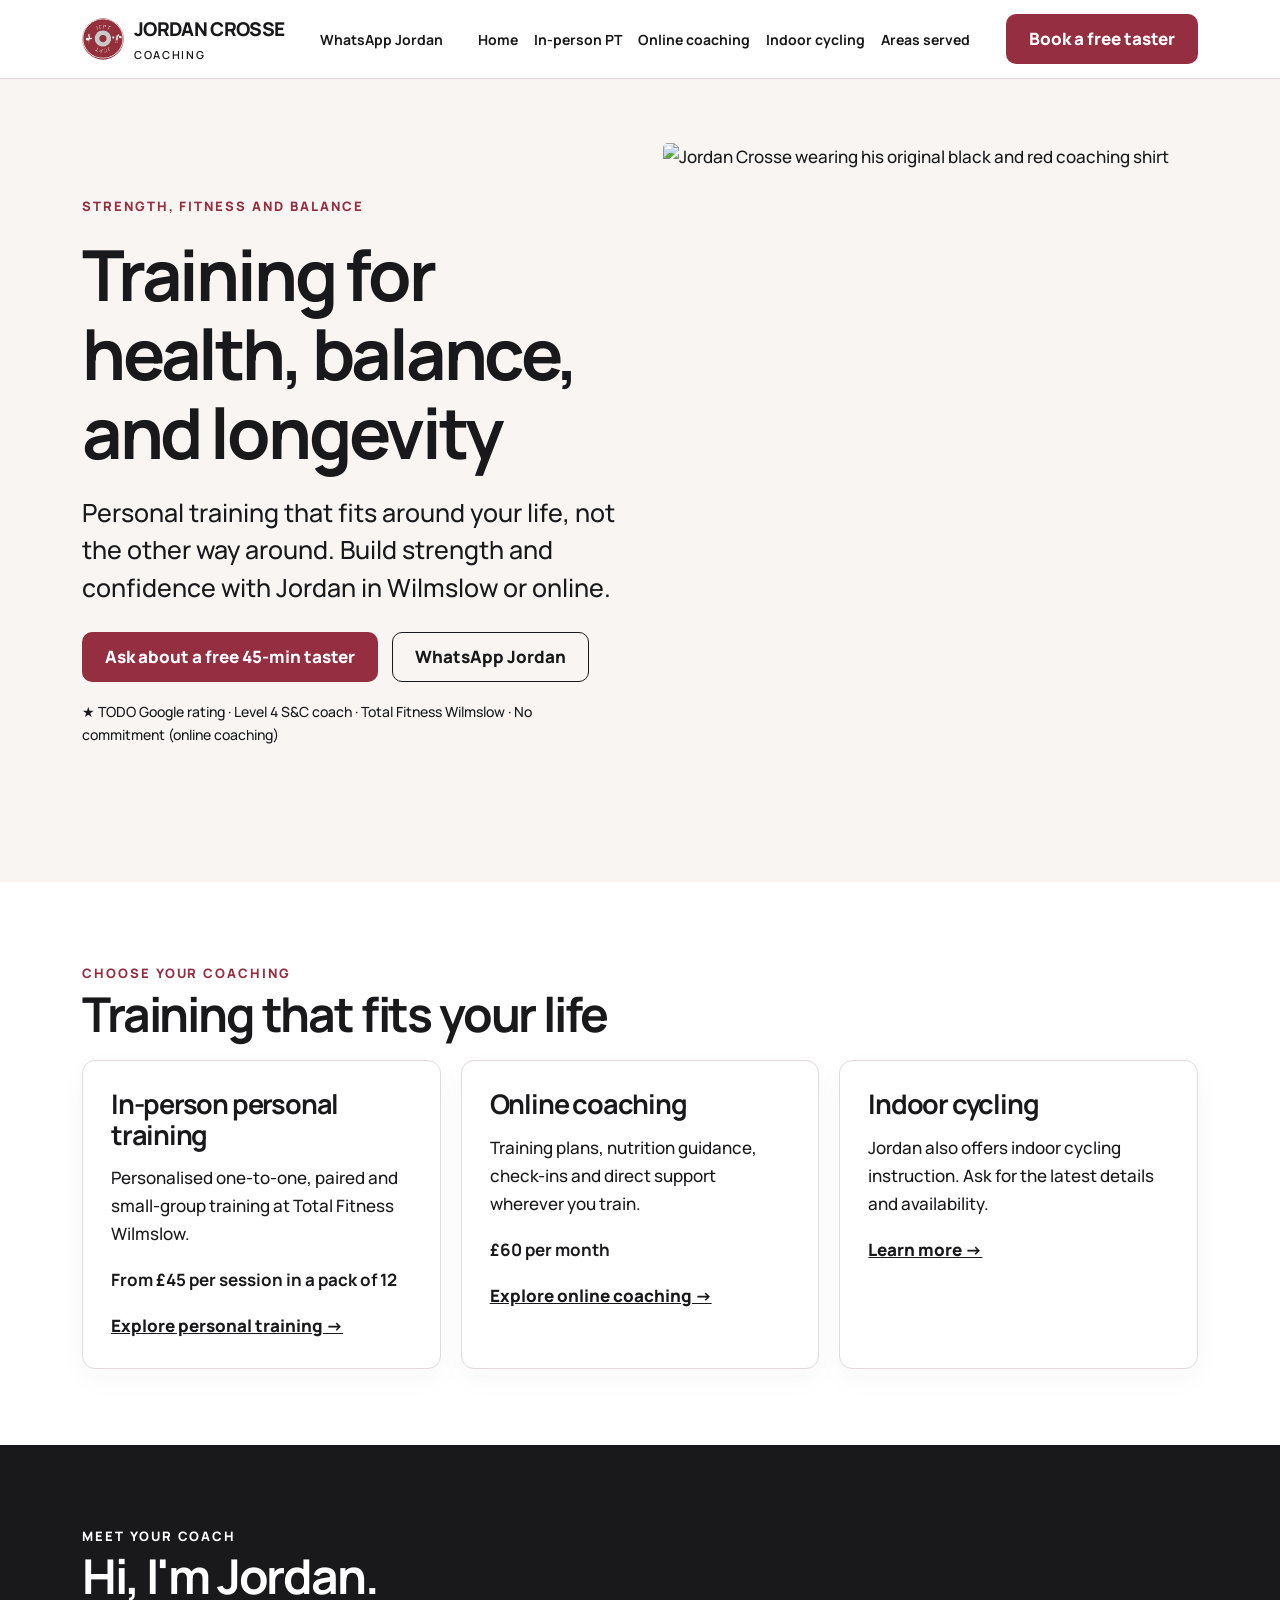
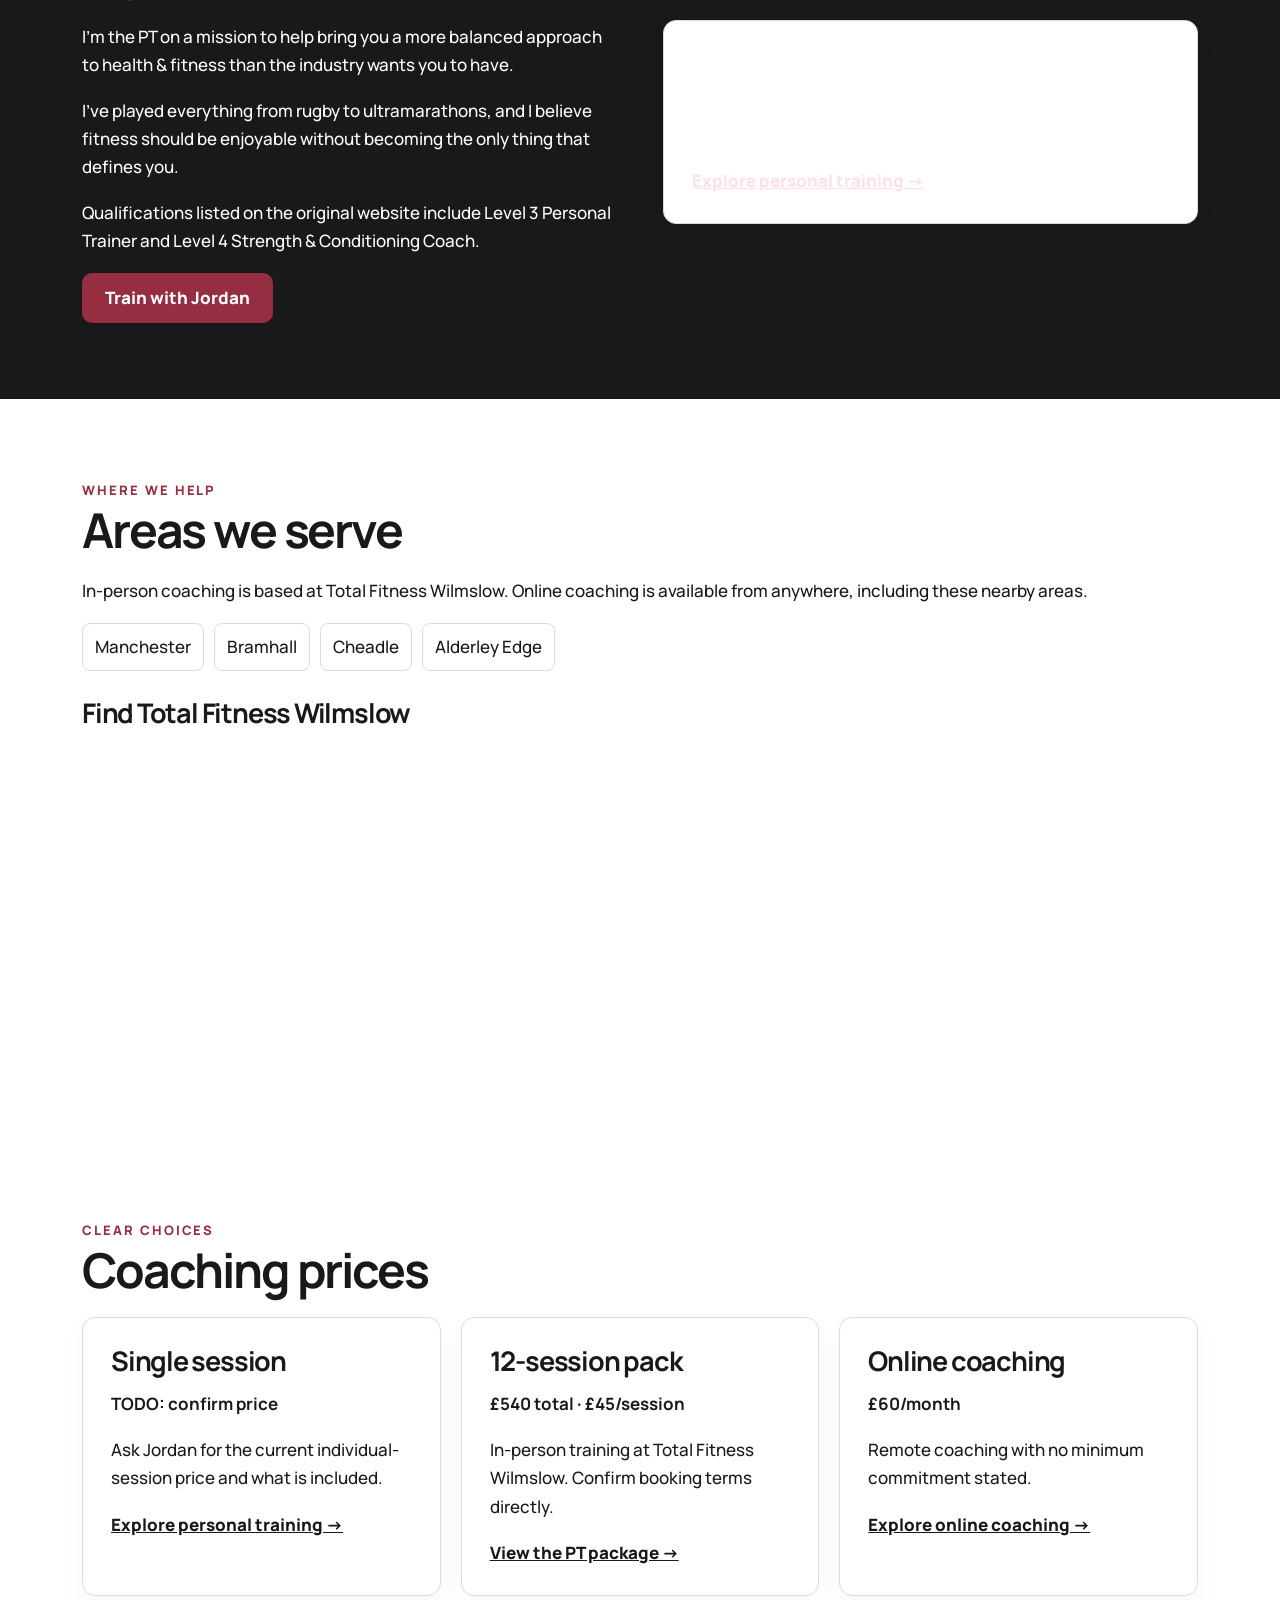
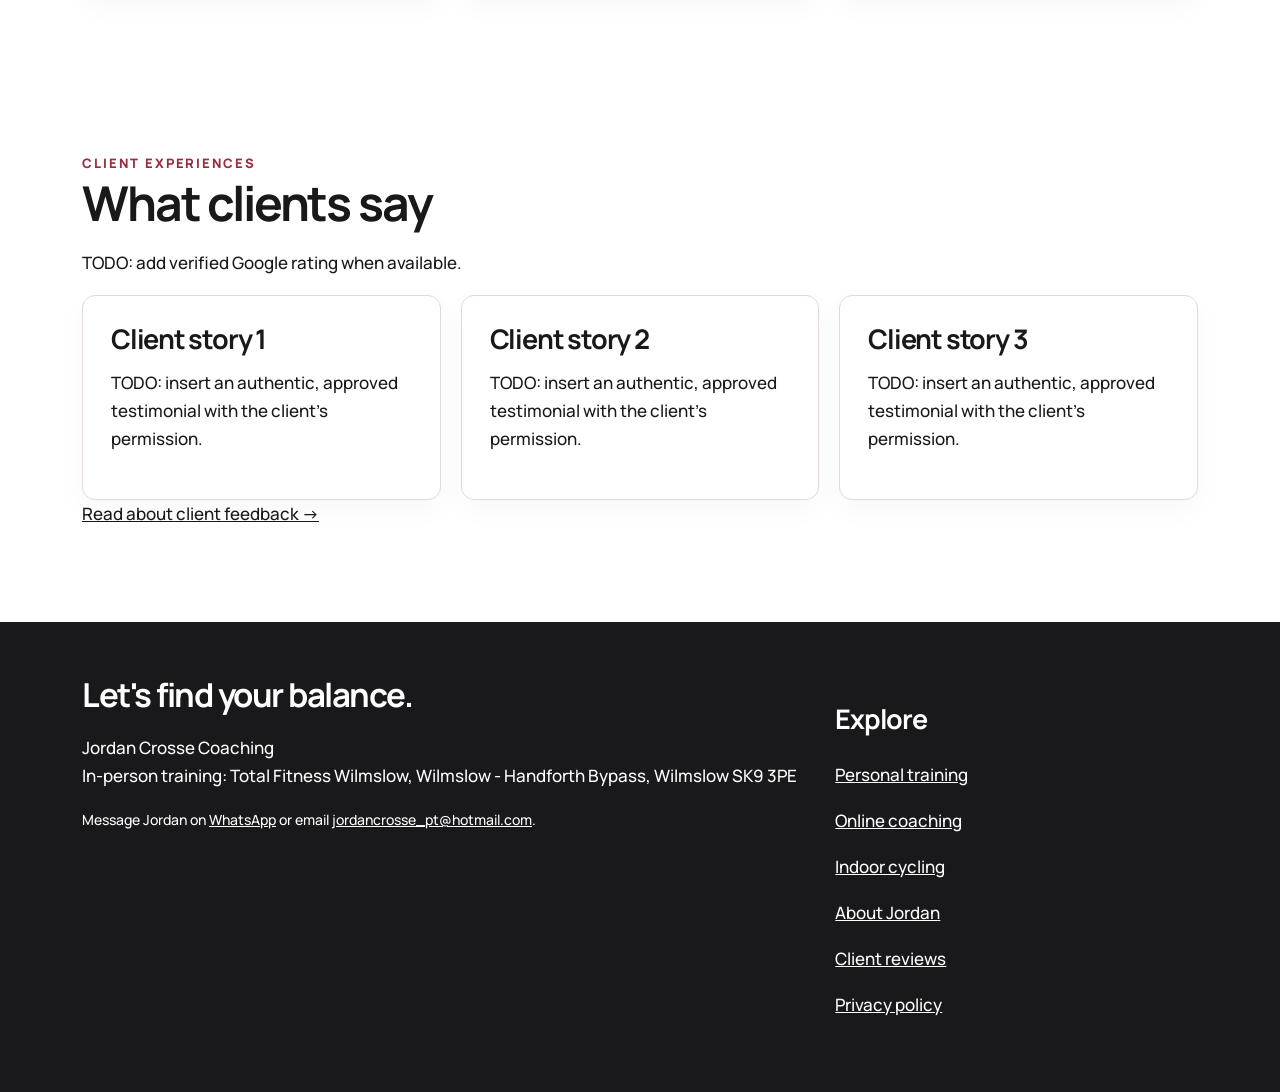
==== index.html @ 7eca9e98 "Replace all Setmore booking links with prefilled WhatsApp booking enquiries" ====
<!doctype html><html lang="en-GB"><head><meta charset="utf-8"><meta name="viewport" content="width=device-width, initial-scale=1"><title>Personal Training in Wilmslow | Jordan Crosse Coaching</title><meta name="description" content="Balanced personal training in Wilmslow and online coaching across Manchester. Explore plans, prices and a free 45-minute PT taster."><meta name="theme-color" content="#952e41"><link rel="canonical" href="https://jordancrosse.co.uk/"><meta property="og:type" content="website"><meta property="og:title" content="Personal Training in Wilmslow | Jordan Crosse Coaching"><meta property="og:description" content="Balanced personal training in Wilmslow and online coaching across Manchester. Explore plans, prices and a free 45-minute PT taster."><meta property="og:url" content="https://jordancrosse.co.uk/"><meta name="twitter:card" content="summary_large_image"><meta property="og:image" content="https://jordancrosse.co.uk/cdn/shop/files/IMG_3901.jpg?v=1759500315&amp;width=1200"><meta name="twitter:title" content="Personal Training in Wilmslow | Jordan Crosse Coaching"><meta name="twitter:description" content="Balanced personal training in Wilmslow and online coaching across Manchester. Explore plans, prices and a free 45-minute PT taster."><meta name="twitter:image" content="https://jordancrosse.co.uk/cdn/shop/files/IMG_3901.jpg?v=1759500315&amp;width=1200"><script type="application/ld+json">{"@context":"https://schema.org","@graph":[{"@type":"LocalBusiness","name":"Jordan Crosse Coaching","url":"https://jordancrosse.co.uk/","areaServed":[{"@type":"Place","name":"Manchester"},{"@type":"Place","name":"Bramhall"},{"@type":"Place","name":"Cheadle"},{"@type":"Place","name":"Alderley Edge"}],"description":"Personal training at Total Fitness Wilmslow and online fitness coaching.","telephone":"+447478743023","email":"jordancrosse_pt@hotmail.com","address":{"@type":"PostalAddress","streetAddress":"Total Fitness Wilmslow, Wilmslow - Handforth Bypass","addressLocality":"Wilmslow","postalCode":"SK9 3PE","addressCountry":"GB"},"@id":"https://jordancrosse.co.uk/#business","image":"https://jordancrosse.co.uk/cdn/shop/files/IMG_3901.jpg?v=1759500315&width=1200","priceRange":"££","founder":{"@id":"https://jordancrosse.co.uk/#jordan"}},{"@type":"BreadcrumbList","itemListElement":[{"@type":"ListItem","position":1,"name":"Home","item":"https://jordancrosse.co.uk/"}]},{"@type":"Service","name":"Personal training in Wilmslow","provider":{"@id":"https://jordancrosse.co.uk/#business"},"areaServed":["Manchester","Bramhall","Cheadle","Alderley Edge"]},{"@type":"Person","@id":"https://jordancrosse.co.uk/#jordan","name":"Jordan Crosse","jobTitle":"Personal Trainer","hasCredential":[{"@type":"EducationalOccupationalCredential","name":"Level 3 Personal Trainer"},{"@type":"EducationalOccupationalCredential","name":"Level 4 Strength & Conditioning Coach"}],"worksFor":{"@id":"https://jordancrosse.co.uk/#business"}}]}</script><link rel="preconnect" href="https://fonts.googleapis.com"><link rel="preconnect" href="https://fonts.gstatic.com" crossorigin><link href="https://fonts.googleapis.com/css2?family=Manrope:wght@500;700;800&display=swap" rel="stylesheet"><link rel="stylesheet" href="/assets/site.css"></head><body><a class="skip" href="#main">Skip to content</a><header><nav class="nav" aria-label="Main navigation"><a class="brand" href="/" aria-label="Jordan Crosse Coaching home"><img src="/assets/jcpt-logo.svg" width="42" height="42" alt="JCPT weightlifting logo" style="width:42px;height:42px;object-fit:contain;flex-shrink:0"><span>JORDAN CROSSE<span style="display:block;font-size:11px;font-weight:600;letter-spacing:.15em">COACHING</span></span></a><a class="small" href="https://api.whatsapp.com/send?phone=447478743023&amp;text=Hi%20Jordan%2C%20I've%20been%20looking%20at%20your%20website%20and%20would%20like%20to%20learn%20more%20about%20your%20personal%20training%20and%20coaching%20services.%20Thanks!" target="_blank" rel="noopener" style="text-decoration:none;font-weight:700">WhatsApp Jordan</a><div class="navlinks"><a href="/">Home</a><a href="/in-person-pt/">In-person PT</a><a href="/online-coaching/">Online coaching</a><a href="/indoor-cycling/">Indoor cycling</a><a href="/#areas">Areas served</a></div><details class="mobile-menu"><summary aria-label="Navigation menu"><span class="hamburger" aria-hidden="true"><i></i><i></i><i></i></span></summary><div class="mobile-panel"><a href="/">Home</a><a href="/in-person-pt/">Personal training</a><a href="/online-coaching/">Online coaching</a><a href="/indoor-cycling/">Indoor cycling</a><a href="/#areas">Locations</a><a href="/about/">About Jordan</a><a href="/reviews/">Client reviews</a><a class="menu-whatsapp" href="https://api.whatsapp.com/send?phone=447478743023&amp;text=Hi%20Jordan%2C%20I%27ve%20been%20looking%20at%20your%20website%20and%20would%20like%20to%20learn%20more%20about%20your%20personal%20training%20and%20coaching%20services.%20Thanks%21" target="_blank" rel="noopener">Chat on WhatsApp →</a></div></details><a class="btn" href="https://wa.me/447478743023?text=Hi%20Jordan%2C%20I%27d%20like%20to%20book%20a%20free%2045-minute%20taster%20session.%20Could%20you%20let%20me%20know%20your%20availability%3F" target="_blank" rel="noopener">Book a free taster</a></nav></header><main id="main"><section class="hero"><div class="shell"><div class="split" style="gap:45px"><div><span class="eyebrow">Strength, fitness and balance</span><h1>Training for health, balance, and longevity</h1><p class="lead">Personal training that fits around your life, not the other way around. Build strength and confidence with Jordan in Wilmslow or online.</p><div class="actions"><a class="btn" href="https://wa.me/447478743023?text=Hi%20Jordan%2C%20I%27d%20like%20to%20book%20a%20free%2045-minute%20taster%20session.%20Could%20you%20let%20me%20know%20your%20availability%3F" target="_blank" rel="noopener">Ask about a free 45-min taster</a><a class="btn secondary" href="https://api.whatsapp.com/send?phone=447478743023&amp;text=Hi%20Jordan%2C%20I%27d%20like%20to%20learn%20more%20about%20your%20coaching%20services." target="_blank" rel="noopener">WhatsApp Jordan</a></div><p class="small">★ TODO Google rating · Level 4 S&amp;C coach · Total Fitness Wilmslow · No commitment (online coaching)</p></div><div><picture><source type="image/jpeg" srcset="https://jordancrosse.co.uk/cdn/shop/files/IMG_3901.jpg?v=1759500315&amp;width=800 800w, https://jordancrosse.co.uk/cdn/shop/files/IMG_3901.jpg?v=1759500315&amp;width=1200 1200w" sizes="(max-width:760px) 100vw, 50vw"><img src="https://jordancrosse.co.uk/cdn/shop/files/IMG_3901.jpg?v=1759500315&amp;width=1200"  width="600" height="600" alt="Jordan Crosse wearing his original black and red coaching shirt" fetchpriority="high" decoding="async" style="width:100%;height:auto;border-radius:5px;display:block"></picture></div></div></div></section><section class="section"><div class="shell"><span class="eyebrow">Choose your coaching</span><h2>Training that fits your life</h2><div class="grid"><article class="card"><h3>In-person personal training</h3><p>Personalised one-to-one, paired and small-group training at Total Fitness Wilmslow.</p><p><strong>From £45 per session in a pack of 12</strong></p><a href="/in-person-pt/">Explore personal training →</a></article><article class="card"><h3>Online coaching</h3><p>Training plans, nutrition guidance, check-ins and direct support wherever you train.</p><p><strong>£60 per month</strong></p><a href="/online-coaching/">Explore online coaching →</a></article><article class="card"><h3>Indoor cycling</h3><p>Jordan also offers indoor cycling instruction. Ask for the latest details and availability.</p><a href="/indoor-cycling/">Learn more →</a></article></div></div></section><section class="section muted meet-dark"><div class="shell split"><div><span class="eyebrow">Meet your coach</span><h2>Hi, I'm Jordan.</h2><p>I'm the PT on a mission to help bring you a more balanced approach to health & fitness than the industry wants you to have.</p><p>I've played everything from rugby to ultramarathons, and I believe fitness should be enjoyable without becoming the only thing that defines you.</p><p>Qualifications listed on the original website include Level 3 Personal Trainer and Level 4 Strength & Conditioning Coach.</p><a class="btn" href="/in-person-pt/">Train with Jordan</a></div><div class="card"><h3>What matters</h3><p>Enjoyable training, realistic routines and steady progress, with coaching built around your goals.</p><a href="/in-person-pt/">Explore personal training →</a></div></div></section><section class="section" id="areas"><div class="shell"><span class="eyebrow">Where we help</span><h2>Areas we serve</h2><p>In-person coaching is based at Total Fitness Wilmslow. Online coaching is available from anywhere, including these nearby areas.</p><div class="areas"><a href="/manchester/">Manchester</a><a href="/bramhall/">Bramhall</a><a href="/cheadle/">Cheadle</a><a href="/alderley-edge/">Alderley Edge</a></div><h3>Find Total Fitness Wilmslow</h3><iframe class="map" loading="lazy" title="Google Map showing Total Fitness Wilmslow" referrerpolicy="no-referrer-when-downgrade" src="https://www.google.com/maps?q=Total%20Fitness%20Wilmslow&output=embed"></iframe></div></section><section class="section" id="pricing"><div class="shell"><span class="eyebrow">Clear choices</span><h2>Coaching prices</h2><div class="grid"><article class="card"><h3>Single session</h3><p><strong>TODO: confirm price</strong></p><p>Ask Jordan for the current individual-session price and what is included.</p><a href="/in-person-pt/">Explore personal training →</a></article><article class="card"><h3>12-session pack</h3><p><strong>£540 total · £45/session</strong></p><p>In-person training at Total Fitness Wilmslow. Confirm booking terms directly.</p><a href="/in-person-pt/">View the PT package →</a></article><article class="card"><h3>Online coaching</h3><p><strong>£60/month</strong></p><p>Remote coaching with no minimum commitment stated.</p><a href="/online-coaching/">Explore online coaching →</a></article></div></div></section><section class="section" id="reviews"><div class="shell"><span class="eyebrow">Client experiences</span><h2>What clients say</h2><p>TODO: add verified Google rating when available.</p><div class="grid"><article class="card"><h3>Client story 1</h3><p>TODO: insert an authentic, approved testimonial with the client's permission.</p></article><article class="card"><h3>Client story 2</h3><p>TODO: insert an authentic, approved testimonial with the client's permission.</p></article><article class="card"><h3>Client story 3</h3><p>TODO: insert an authentic, approved testimonial with the client's permission.</p></article></div><p><a href="/reviews/">Read about client feedback →</a></p></div></section></main><footer><div class="shell footergrid"><div><h2 style="font-size:33px">Let's find your balance.</h2><p>Jordan Crosse Coaching<br>In-person training: Total Fitness Wilmslow, Wilmslow - Handforth Bypass, Wilmslow SK9 3PE</p><p class="small">Message Jordan on <a href="https://api.whatsapp.com/send?phone=447478743023&amp;text=Hi%20Jordan%2C%20I've%20been%20looking%20at%20your%20website%20and%20would%20like%20to%20learn%20more%20about%20your%20personal%20training%20and%20coaching%20services.%20Thanks!" target="_blank" rel="noopener">WhatsApp</a> or email <a href="mailto:jordancrosse_pt@hotmail.com">jordancrosse_pt@hotmail.com</a>.</p></div><div><h3>Explore</h3><p><a href="/in-person-pt/">Personal training</a></p><p><a href="/online-coaching/">Online coaching</a></p><p><a href="/indoor-cycling/">Indoor cycling</a></p><p><a href="/about/">About Jordan</a></p><p><a href="/reviews/">Client reviews</a></p><p><a href="/privacy/">Privacy policy</a></p></div></div></footer><div class="mobile-conversion" aria-label="Contact Jordan"><a href="https://wa.me/447478743023?text=Hi%20Jordan%2C%20I%27d%20like%20to%20book%20a%20free%2045-minute%20taster%20session.%20Could%20you%20let%20me%20know%20your%20availability%3F" target="_blank" rel="noopener">Book via WhatsApp</a><a href="https://api.whatsapp.com/send?phone=447478743023&amp;text=Hi%20Jordan%2C%20I%27d%20like%20to%20learn%20more%20about%20your%20coaching%20services." target="_blank" rel="noopener">WhatsApp</a></div><script>document.querySelectorAll(".mobile-menu .mobile-panel a").forEach(a=>a.addEventListener("click",()=>{const d=a.closest("details");if(d)d.open=false}));</script></body></html>
---- assets/site.css ----
:root{--ink:#19191b;--accent:#952e41;--soft:#f8f5f3;--paper:#fff;--line:#e1d9dc}*{box-sizing:border-box}html{scroll-behavior:smooth}body{margin:0;background:var(--paper);color:var(--ink);font:500 17px/1.65 Manrope,system-ui,sans-serif}h1,h2,h3{font-family:inherit;line-height:1.12;letter-spacing:-.045em}h1{font-size:clamp(42px,5.5vw,76px);margin:16px 0 22px}h2{font-size:clamp(30px,4vw,48px);margin:0 0 20px}h3{font-size:clamp(21px,2.4vw,27px)}p{margin:0 0 18px}a{color:inherit}a:focus-visible,button:focus-visible,summary:focus-visible{outline:3px solid var(--accent);outline-offset:3px}header{position:sticky;top:0;z-index:40;background:#fff;border-bottom:1px solid var(--line)}.nav{max-width:1160px;margin:auto;padding:14px 22px;display:flex;align-items:center;justify-content:space-between;gap:18px}.brand{display:flex;align-items:center;gap:10px;font-size:19px;font-weight:800;letter-spacing:-.035em;text-decoration:none;flex-shrink:0}.brand img{width:48px;height:48px;object-fit:contain;flex-shrink:0}.navlinks{display:flex;align-items:center;gap:16px;font-size:14px;font-weight:700}.navlinks a{text-decoration:none}.navlinks a:hover{text-decoration:underline}.btn{background:var(--accent);color:#fff;border:1px solid transparent;border-radius:10px;min-height:50px;padding:13px 22px;display:inline-flex;align-items:center;justify-content:center;text-align:center;font-weight:800;text-decoration:none;line-height:1.3}.btn:hover{background:#752235}.btn.secondary{background:transparent;border-color:var(--ink);color:var(--ink)}.btn.secondary:hover{background:#eee6e8}.small{font-size:14px}.shell{max-width:1160px;margin:auto;padding:0 22px}.hero{background:var(--soft);padding:64px 0 70px}.hero h1{max-width:840px}.lead{font-size:clamp(19px,2.1vw,25px);line-height:1.5;max-width:760px}.eyebrow{font-size:13px;text-transform:uppercase;letter-spacing:.15em;font-weight:800;color:var(--accent)}.actions{display:flex;gap:14px;flex-wrap:wrap;margin:26px 0 18px}.split{display:grid;grid-template-columns:minmax(0,1fr) minmax(0,1fr);align-items:center;gap:46px}.hero img{width:100%;height:auto;aspect-ratio:4/5;object-fit:cover;border-radius:13px}.section{padding:76px 0}.muted{background:#f6f1f2}.grid{display:grid;grid-template-columns:repeat(3,minmax(0,1fr));gap:20px}.card{background:#fff;padding:28px;border:1px solid var(--line);border-radius:13px;box-shadow:0 10px 30px #251c2008}.card h3{margin:0 0 14px}.card a{font-weight:800}.bigprice{font-size:42px;font-weight:800;line-height:1.1}.photo{background:#ece5e6;min-height:300px;border-radius:12px;display:flex;align-items:center;justify-content:center;padding:30px;text-align:center}.crumb{font-size:14px;margin-bottom:22px}.areas{display:flex;flex-wrap:wrap;gap:10px}.areas a{padding:9px 12px;border:1px solid var(--line);border-radius:8px;text-decoration:none}.note{border-left:4px solid var(--accent);padding-left:18px}.map{width:100%;height:300px;border:0;border-radius:12px}details:not(.mobile-menu){padding:15px 0;border-bottom:1px solid var(--line)}details:not(.mobile-menu) summary{cursor:pointer;font-size:18px;font-weight:800}details:not(.mobile-menu) p{margin-top:12px}.skip{position:absolute;transform:translateY(-150%);z-index:100;background:#fff;padding:14px}.skip:focus{transform:none}.meet-dark{background:var(--ink);color:#fff}.meet-dark h2,.meet-dark p,.meet-dark .eyebrow{color:#fff}.meet-dark a:not(.btn){color:#ffe0e7}footer{background:var(--ink);color:#fff;padding:55px 0}footer a{color:#fff}.footergrid{display:grid;grid-template-columns:2fr 1fr;gap:28px}.mobile-menu,.mobile-conversion,.mobilecall{display:none}.mobile-panel{display:none}@media(max-width:1020px){.navlinks{gap:10px;font-size:12px}.nav>.btn{padding:11px;font-size:13px}.brand{font-size:16px}}@media(max-width:760px){header{position:sticky;top:0}.nav{padding:10px 16px;gap:10px;flex-wrap:nowrap}.brand{min-width:0;font-size:clamp(12px,3.6vw,16px);gap:8px}.brand>span{min-width:0}.brand img{width:43px!important;height:43px!important}.navlinks,.nav>.btn,.nav>.small{display:none!important}.mobile-menu{display:block;position:relative;margin-left:auto;flex-shrink:0}.mobile-menu summary{list-style:none;display:flex;align-items:center;justify-content:center;width:46px;height:46px;border:1px solid #e6d9dc;background:#faf6f7;border-radius:11px;cursor:pointer}.mobile-menu summary::-webkit-details-marker{display:none}.hamburger{display:flex;flex-direction:column;gap:5px}.hamburger i{display:block;width:21px;height:2px;border-radius:2px;background:var(--ink);transition:transform .18s,opacity .18s}.mobile-menu[open] .hamburger i:first-child{transform:translateY(7px) rotate(45deg)}.mobile-menu[open] .hamburger i:nth-child(2){opacity:0}.mobile-menu[open] .hamburger i:last-child{transform:translateY(-7px) rotate(-45deg)}.mobile-menu[open] .mobile-panel{position:absolute;display:flex;flex-direction:column;right:0;top:calc(100% + 8px);z-index:70;width:min(310px,calc(100vw - 32px));padding:8px;border:1px solid var(--line);border-radius:13px;background:#fff;box-shadow:0 15px 45px #19191b28}.mobile-panel a{display:block;padding:12px 14px;text-decoration:none;font-size:16px;font-weight:700;border-radius:8px}.mobile-panel a:hover{background:var(--soft)}.mobile-panel .menu-whatsapp{background:var(--accent);color:#fff;text-align:center;margin-top:6px}.shell{padding:0 18px}.hero{padding:35px 0 48px}.hero h1{font-size:clamp(38px,10vw,53px);line-height:1.07}.hero .lead{font-size:19px}.hero .split{display:flex;flex-direction:column;gap:22px!important}.hero img{aspect-ratio:5/4;max-height:380px;object-position:center 25%}.hero .actions{margin-top:22px}.hero .actions .btn{width:100%}.grid,.split,.footergrid{grid-template-columns:1fr}.section{padding:50px 0}.card{padding:22px}.mobile-conversion{position:fixed;z-index:80;display:grid;grid-template-columns:1fr 1fr;gap:7px;left:12px;right:12px;bottom:calc(10px + env(safe-area-inset-bottom,0px));padding:6px;border:1px solid var(--line);border-radius:13px;background:#fff;box-shadow:0 5px 22px #19191b2b}.mobile-conversion a{display:flex;align-items:center;justify-content:center;min-height:44px;background:var(--accent);border-radius:8px;color:#fff;text-decoration:none;font-size:14px;font-weight:800}.mobile-conversion a:first-child{background:var(--ink)}footer{padding-bottom:calc(115px + env(safe-area-inset-bottom,0px))}}@media(prefers-reduced-motion:reduce){html{scroll-behavior:auto}.hamburger i{transition:none}}
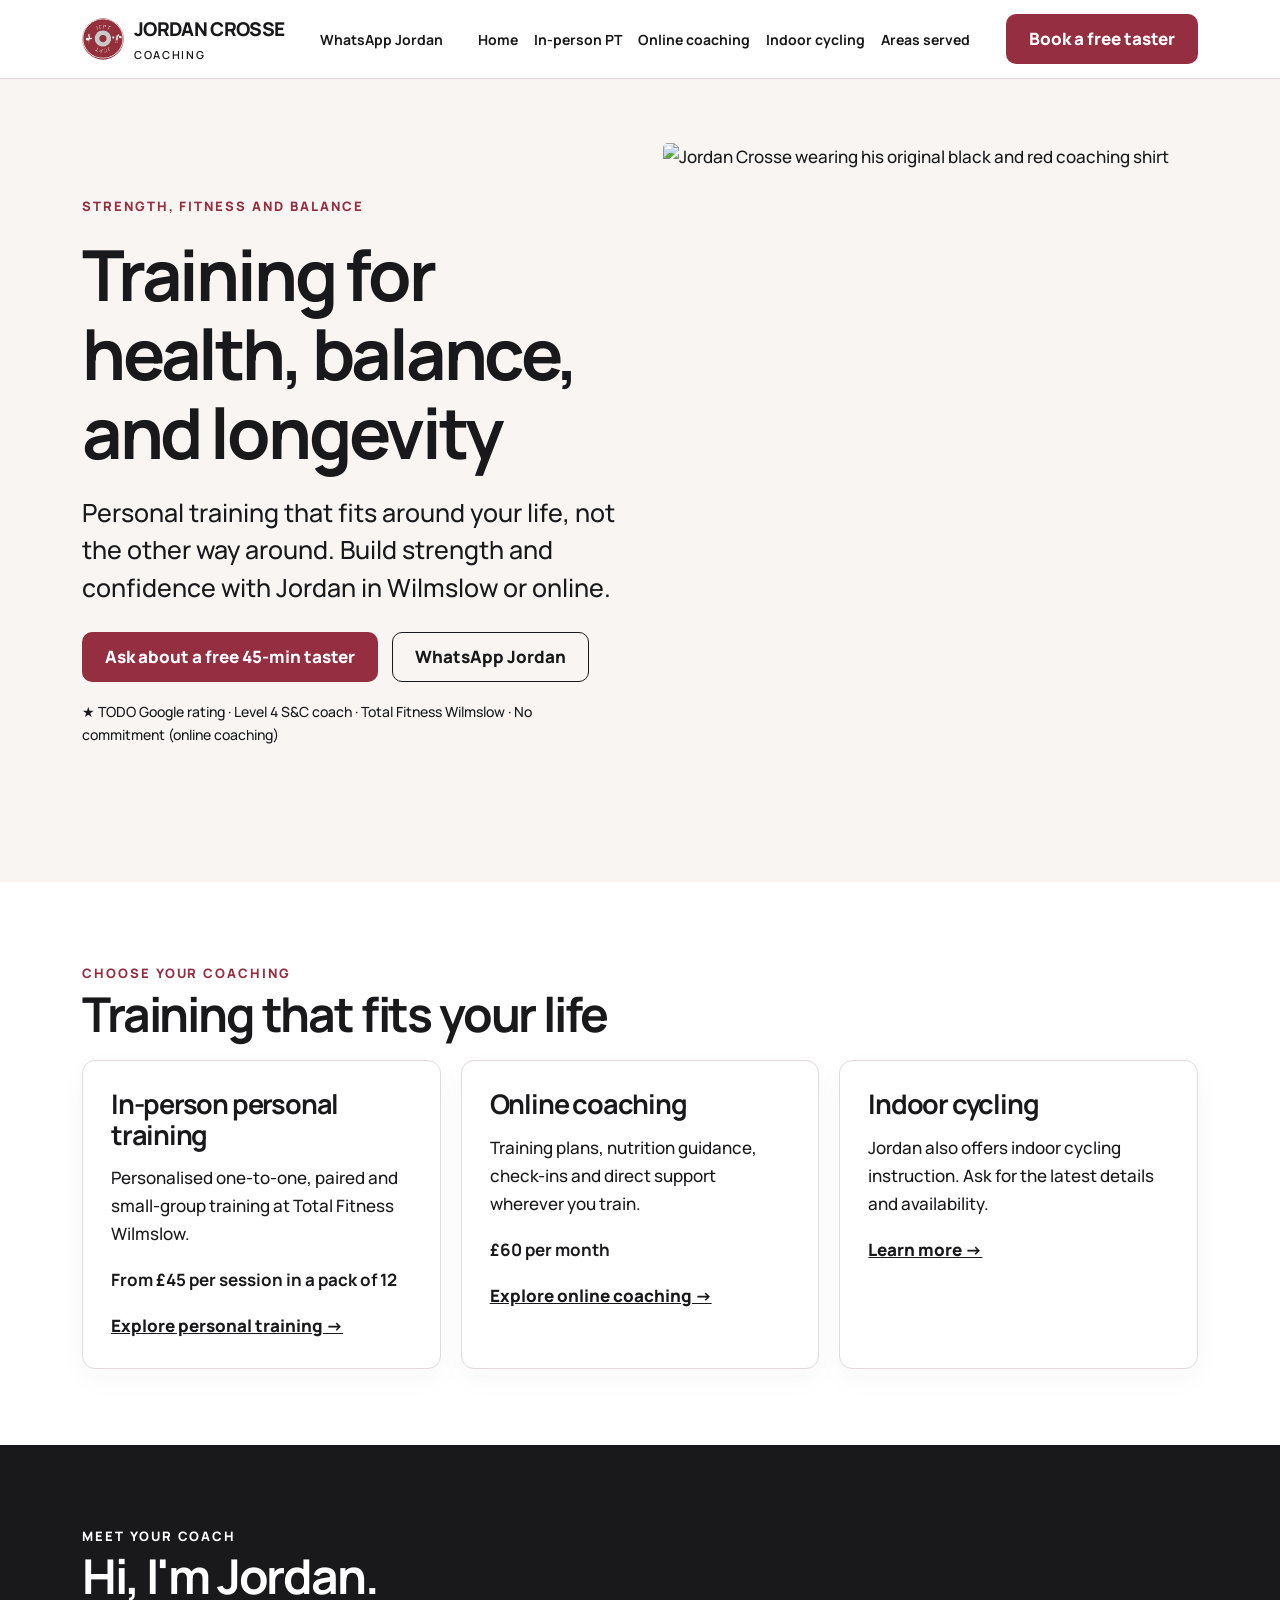
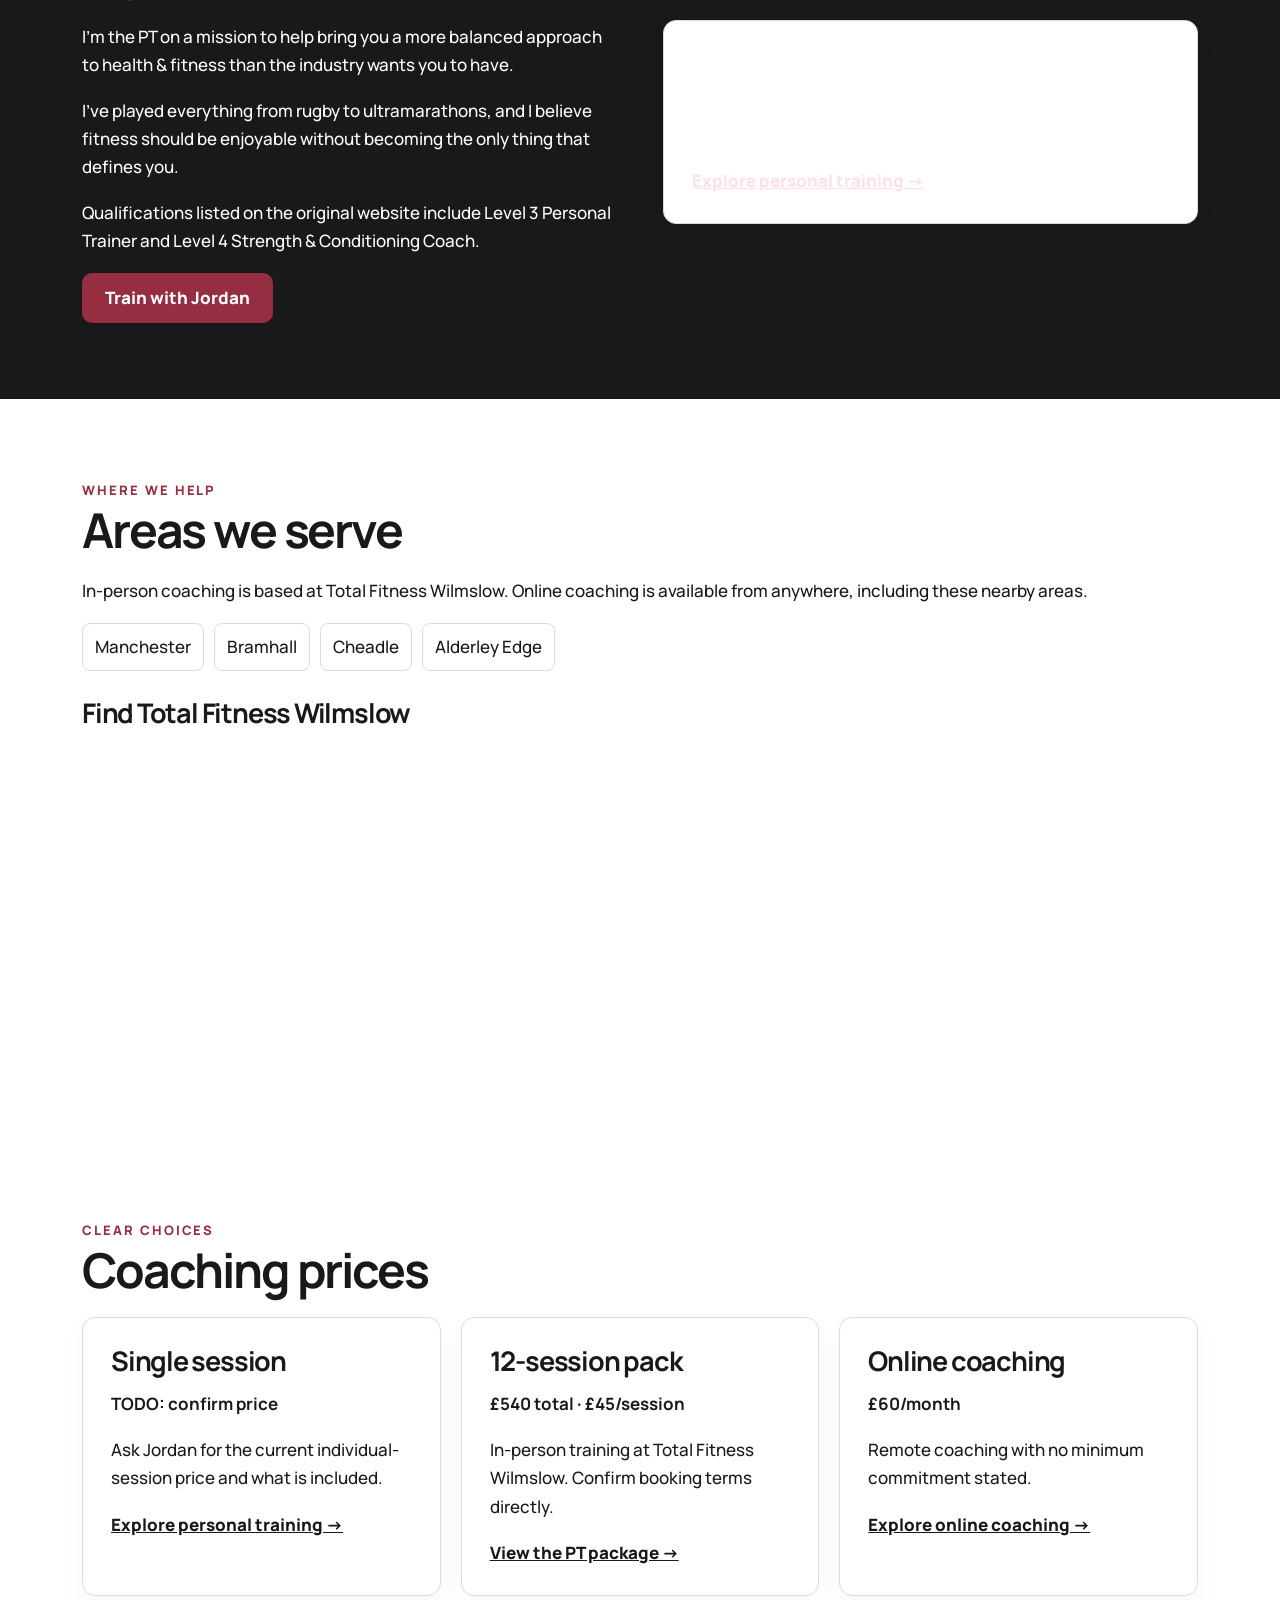
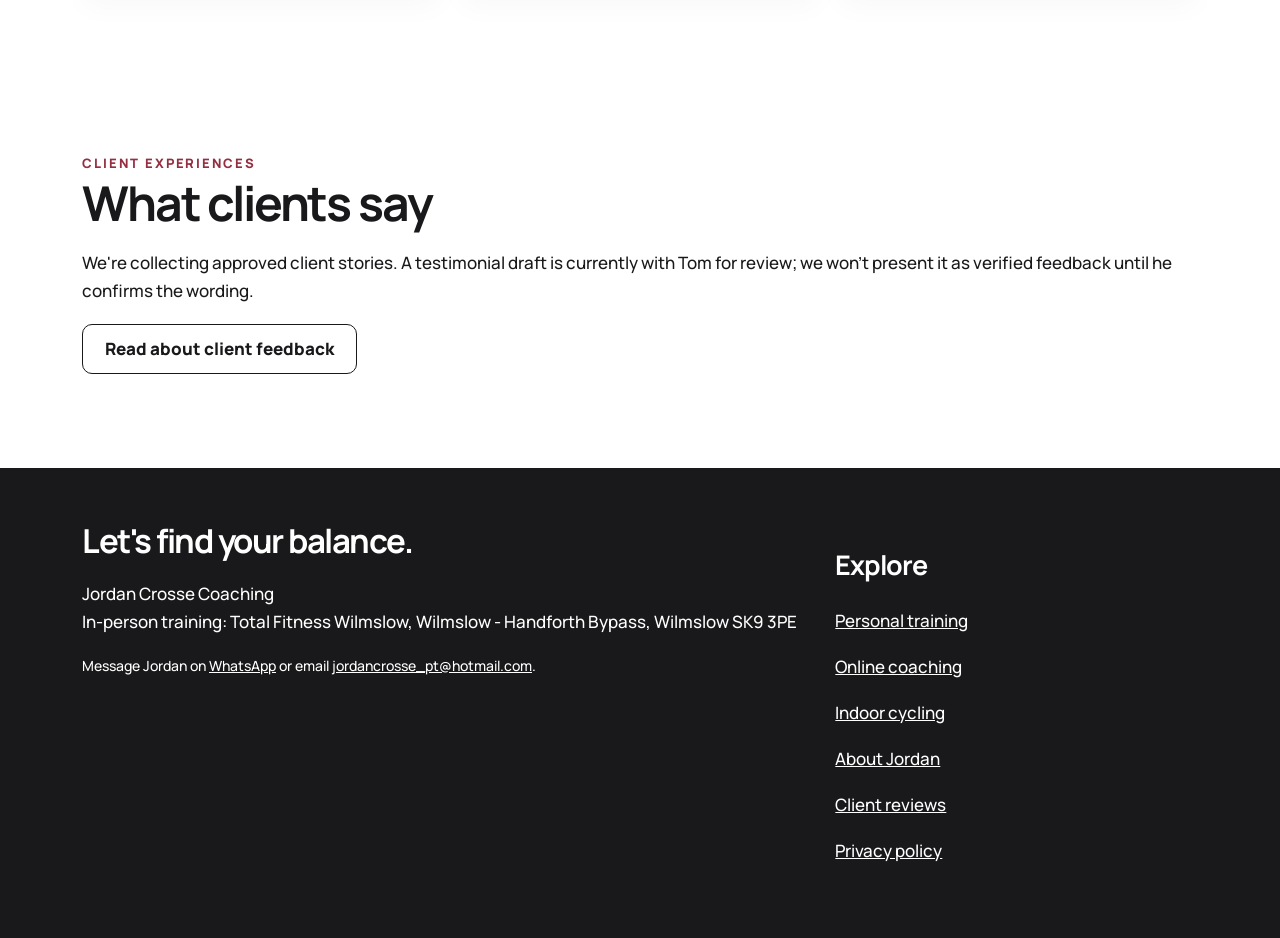
==== commit afd4fbf3: "Add clearly labelled Tom testimonial draft and remove outdated Setmore references" ====
--- a/index.html
+++ b/index.html
@@ -1 +1 @@
-<!doctype html><html lang="en-GB"><head><meta charset="utf-8"><meta name="viewport" content="width=device-width, initial-scale=1"><title>Personal Training in Wilmslow | Jordan Crosse Coaching</title><meta name="description" content="Balanced personal training in Wilmslow and online coaching across Manchester. Explore plans, prices and a free 45-minute PT taster."><meta name="theme-color" content="#952e41"><link rel="canonical" href="https://jordancrosse.co.uk/"><meta property="og:type" content="website"><meta property="og:title" content="Personal Training in Wilmslow | Jordan Crosse Coaching"><meta property="og:description" content="Balanced personal training in Wilmslow and online coaching across Manchester. Explore plans, prices and a free 45-minute PT taster."><meta property="og:url" content="https://jordancrosse.co.uk/"><meta name="twitter:card" content="summary_large_image"><meta property="og:image" content="https://jordancrosse.co.uk/cdn/shop/files/IMG_3901.jpg?v=1759500315&amp;width=1200"><meta name="twitter:title" content="Personal Training in Wilmslow | Jordan Crosse Coaching"><meta name="twitter:description" content="Balanced personal training in Wilmslow and online coaching across Manchester. Explore plans, prices and a free 45-minute PT taster."><meta name="twitter:image" content="https://jordancrosse.co.uk/cdn/shop/files/IMG_3901.jpg?v=1759500315&amp;width=1200"><script type="application/ld+json">{"@context":"https://schema.org","@graph":[{"@type":"LocalBusiness","name":"Jordan Crosse Coaching","url":"https://jordancrosse.co.uk/","areaServed":[{"@type":"Place","name":"Manchester"},{"@type":"Place","name":"Bramhall"},{"@type":"Place","name":"Cheadle"},{"@type":"Place","name":"Alderley Edge"}],"description":"Personal training at Total Fitness Wilmslow and online fitness coaching.","telephone":"+447478743023","email":"jordancrosse_pt@hotmail.com","address":{"@type":"PostalAddress","streetAddress":"Total Fitness Wilmslow, Wilmslow - Handforth Bypass","addressLocality":"Wilmslow","postalCode":"SK9 3PE","addressCountry":"GB"},"@id":"https://jordancrosse.co.uk/#business","image":"https://jordancrosse.co.uk/cdn/shop/files/IMG_3901.jpg?v=1759500315&width=1200","priceRange":"££","founder":{"@id":"https://jordancrosse.co.uk/#jordan"}},{"@type":"BreadcrumbList","itemListElement":[{"@type":"ListItem","position":1,"name":"Home","item":"https://jordancrosse.co.uk/"}]},{"@type":"Service","name":"Personal training in Wilmslow","provider":{"@id":"https://jordancrosse.co.uk/#business"},"areaServed":["Manchester","Bramhall","Cheadle","Alderley Edge"]},{"@type":"Person","@id":"https://jordancrosse.co.uk/#jordan","name":"Jordan Crosse","jobTitle":"Personal Trainer","hasCredential":[{"@type":"EducationalOccupationalCredential","name":"Level 3 Personal Trainer"},{"@type":"EducationalOccupationalCredential","name":"Level 4 Strength & Conditioning Coach"}],"worksFor":{"@id":"https://jordancrosse.co.uk/#business"}}]}</script><link rel="preconnect" href="https://fonts.googleapis.com"><link rel="preconnect" href="https://fonts.gstatic.com" crossorigin><link href="https://fonts.googleapis.com/css2?family=Manrope:wght@500;700;800&display=swap" rel="stylesheet"><link rel="stylesheet" href="/assets/site.css"></head><body><a class="skip" href="#main">Skip to content</a><header><nav class="nav" aria-label="Main navigation"><a class="brand" href="/" aria-label="Jordan Crosse Coaching home"><img src="/assets/jcpt-logo.svg" width="42" height="42" alt="JCPT weightlifting logo" style="width:42px;height:42px;object-fit:contain;flex-shrink:0"><span>JORDAN CROSSE<span style="display:block;font-size:11px;font-weight:600;letter-spacing:.15em">COACHING</span></span></a><a class="small" href="https://api.whatsapp.com/send?phone=447478743023&amp;text=Hi%20Jordan%2C%20I've%20been%20looking%20at%20your%20website%20and%20would%20like%20to%20learn%20more%20about%20your%20personal%20training%20and%20coaching%20services.%20Thanks!" target="_blank" rel="noopener" style="text-decoration:none;font-weight:700">WhatsApp Jordan</a><div class="navlinks"><a href="/">Home</a><a href="/in-person-pt/">In-person PT</a><a href="/online-coaching/">Online coaching</a><a href="/indoor-cycling/">Indoor cycling</a><a href="/#areas">Areas served</a></div><details class="mobile-menu"><summary aria-label="Navigation menu"><span class="hamburger" aria-hidden="true"><i></i><i></i><i></i></span></summary><div class="mobile-panel"><a href="/">Home</a><a href="/in-person-pt/">Personal training</a><a href="/online-coaching/">Online coaching</a><a href="/indoor-cycling/">Indoor cycling</a><a href="/#areas">Locations</a><a href="/about/">About Jordan</a><a href="/reviews/">Client reviews</a><a class="menu-whatsapp" href="https://api.whatsapp.com/send?phone=447478743023&amp;text=Hi%20Jordan%2C%20I%27ve%20been%20looking%20at%20your%20website%20and%20would%20like%20to%20learn%20more%20about%20your%20personal%20training%20and%20coaching%20services.%20Thanks%21" target="_blank" rel="noopener">Chat on WhatsApp →</a></div></details><a class="btn" href="https://wa.me/447478743023?text=Hi%20Jordan%2C%20I%27d%20like%20to%20book%20a%20free%2045-minute%20taster%20session.%20Could%20you%20let%20me%20know%20your%20availability%3F" target="_blank" rel="noopener">Book a free taster</a></nav></header><main id="main"><section class="hero"><div class="shell"><div class="split" style="gap:45px"><div><span class="eyebrow">Strength, fitness and balance</span><h1>Training for health, balance, and longevity</h1><p class="lead">Personal training that fits around your life, not the other way around. Build strength and confidence with Jordan in Wilmslow or online.</p><div class="actions"><a class="btn" href="https://wa.me/447478743023?text=Hi%20Jordan%2C%20I%27d%20like%20to%20book%20a%20free%2045-minute%20taster%20session.%20Could%20you%20let%20me%20know%20your%20availability%3F" target="_blank" rel="noopener">Ask about a free 45-min taster</a><a class="btn secondary" href="https://api.whatsapp.com/send?phone=447478743023&amp;text=Hi%20Jordan%2C%20I%27d%20like%20to%20learn%20more%20about%20your%20coaching%20services." target="_blank" rel="noopener">WhatsApp Jordan</a></div><p class="small">★ TODO Google rating · Level 4 S&amp;C coach · Total Fitness Wilmslow · No commitment (online coaching)</p></div><div><picture><source type="image/jpeg" srcset="https://jordancrosse.co.uk/cdn/shop/files/IMG_3901.jpg?v=1759500315&amp;width=800 800w, https://jordancrosse.co.uk/cdn/shop/files/IMG_3901.jpg?v=1759500315&amp;width=1200 1200w" sizes="(max-width:760px) 100vw, 50vw"><img src="https://jordancrosse.co.uk/cdn/shop/files/IMG_3901.jpg?v=1759500315&amp;width=1200"  width="600" height="600" alt="Jordan Crosse wearing his original black and red coaching shirt" fetchpriority="high" decoding="async" style="width:100%;height:auto;border-radius:5px;display:block"></picture></div></div></div></section><section class="section"><div class="shell"><span class="eyebrow">Choose your coaching</span><h2>Training that fits your life</h2><div class="grid"><article class="card"><h3>In-person personal training</h3><p>Personalised one-to-one, paired and small-group training at Total Fitness Wilmslow.</p><p><strong>From £45 per session in a pack of 12</strong></p><a href="/in-person-pt/">Explore personal training →</a></article><article class="card"><h3>Online coaching</h3><p>Training plans, nutrition guidance, check-ins and direct support wherever you train.</p><p><strong>£60 per month</strong></p><a href="/online-coaching/">Explore online coaching →</a></article><article class="card"><h3>Indoor cycling</h3><p>Jordan also offers indoor cycling instruction. Ask for the latest details and availability.</p><a href="/indoor-cycling/">Learn more →</a></article></div></div></section><section class="section muted meet-dark"><div class="shell split"><div><span class="eyebrow">Meet your coach</span><h2>Hi, I'm Jordan.</h2><p>I'm the PT on a mission to help bring you a more balanced approach to health & fitness than the industry wants you to have.</p><p>I've played everything from rugby to ultramarathons, and I believe fitness should be enjoyable without becoming the only thing that defines you.</p><p>Qualifications listed on the original website include Level 3 Personal Trainer and Level 4 Strength & Conditioning Coach.</p><a class="btn" href="/in-person-pt/">Train with Jordan</a></div><div class="card"><h3>What matters</h3><p>Enjoyable training, realistic routines and steady progress, with coaching built around your goals.</p><a href="/in-person-pt/">Explore personal training →</a></div></div></section><section class="section" id="areas"><div class="shell"><span class="eyebrow">Where we help</span><h2>Areas we serve</h2><p>In-person coaching is based at Total Fitness Wilmslow. Online coaching is available from anywhere, including these nearby areas.</p><div class="areas"><a href="/manchester/">Manchester</a><a href="/bramhall/">Bramhall</a><a href="/cheadle/">Cheadle</a><a href="/alderley-edge/">Alderley Edge</a></div><h3>Find Total Fitness Wilmslow</h3><iframe class="map" loading="lazy" title="Google Map showing Total Fitness Wilmslow" referrerpolicy="no-referrer-when-downgrade" src="https://www.google.com/maps?q=Total%20Fitness%20Wilmslow&output=embed"></iframe></div></section><section class="section" id="pricing"><div class="shell"><span class="eyebrow">Clear choices</span><h2>Coaching prices</h2><div class="grid"><article class="card"><h3>Single session</h3><p><strong>TODO: confirm price</strong></p><p>Ask Jordan for the current individual-session price and what is included.</p><a href="/in-person-pt/">Explore personal training →</a></article><article class="card"><h3>12-session pack</h3><p><strong>£540 total · £45/session</strong></p><p>In-person training at Total Fitness Wilmslow. Confirm booking terms directly.</p><a href="/in-person-pt/">View the PT package →</a></article><article class="card"><h3>Online coaching</h3><p><strong>£60/month</strong></p><p>Remote coaching with no minimum commitment stated.</p><a href="/online-coaching/">Explore online coaching →</a></article></div></div></section><section class="section" id="reviews"><div class="shell"><span class="eyebrow">Client experiences</span><h2>What clients say</h2><p>TODO: add verified Google rating when available.</p><div class="grid"><article class="card"><h3>Client story 1</h3><p>TODO: insert an authentic, approved testimonial with the client's permission.</p></article><article class="card"><h3>Client story 2</h3><p>TODO: insert an authentic, approved testimonial with the client's permission.</p></article><article class="card"><h3>Client story 3</h3><p>TODO: insert an authentic, approved testimonial with the client's permission.</p></article></div><p><a href="/reviews/">Read about client feedback →</a></p></div></section></main><footer><div class="shell footergrid"><div><h2 style="font-size:33px">Let's find your balance.</h2><p>Jordan Crosse Coaching<br>In-person training: Total Fitness Wilmslow, Wilmslow - Handforth Bypass, Wilmslow SK9 3PE</p><p class="small">Message Jordan on <a href="https://api.whatsapp.com/send?phone=447478743023&amp;text=Hi%20Jordan%2C%20I've%20been%20looking%20at%20your%20website%20and%20would%20like%20to%20learn%20more%20about%20your%20personal%20training%20and%20coaching%20services.%20Thanks!" target="_blank" rel="noopener">WhatsApp</a> or email <a href="mailto:jordancrosse_pt@hotmail.com">jordancrosse_pt@hotmail.com</a>.</p></div><div><h3>Explore</h3><p><a href="/in-person-pt/">Personal training</a></p><p><a href="/online-coaching/">Online coaching</a></p><p><a href="/indoor-cycling/">Indoor cycling</a></p><p><a href="/about/">About Jordan</a></p><p><a href="/reviews/">Client reviews</a></p><p><a href="/privacy/">Privacy policy</a></p></div></div></footer><div class="mobile-conversion" aria-label="Contact Jordan"><a href="https://wa.me/447478743023?text=Hi%20Jordan%2C%20I%27d%20like%20to%20book%20a%20free%2045-minute%20taster%20session.%20Could%20you%20let%20me%20know%20your%20availability%3F" target="_blank" rel="noopener">Book via WhatsApp</a><a href="https://api.whatsapp.com/send?phone=447478743023&amp;text=Hi%20Jordan%2C%20I%27d%20like%20to%20learn%20more%20about%20your%20coaching%20services." target="_blank" rel="noopener">WhatsApp</a></div><script>document.querySelectorAll(".mobile-menu .mobile-panel a").forEach(a=>a.addEventListener("click",()=>{const d=a.closest("details");if(d)d.open=false}));</script></body></html>+<!doctype html><html lang="en-GB"><head><meta charset="utf-8"><meta name="viewport" content="width=device-width, initial-scale=1"><title>Personal Training in Wilmslow | Jordan Crosse Coaching</title><meta name="description" content="Balanced personal training in Wilmslow and online coaching across Manchester. Explore plans, prices and a free 45-minute PT taster."><meta name="theme-color" content="#952e41"><link rel="canonical" href="https://jordancrosse.co.uk/"><meta property="og:type" content="website"><meta property="og:title" content="Personal Training in Wilmslow | Jordan Crosse Coaching"><meta property="og:description" content="Balanced personal training in Wilmslow and online coaching across Manchester. Explore plans, prices and a free 45-minute PT taster."><meta property="og:url" content="https://jordancrosse.co.uk/"><meta name="twitter:card" content="summary_large_image"><meta property="og:image" content="https://jordancrosse.co.uk/cdn/shop/files/IMG_3901.jpg?v=1759500315&amp;width=1200"><meta name="twitter:title" content="Personal Training in Wilmslow | Jordan Crosse Coaching"><meta name="twitter:description" content="Balanced personal training in Wilmslow and online coaching across Manchester. Explore plans, prices and a free 45-minute PT taster."><meta name="twitter:image" content="https://jordancrosse.co.uk/cdn/shop/files/IMG_3901.jpg?v=1759500315&amp;width=1200"><script type="application/ld+json">{"@context":"https://schema.org","@graph":[{"@type":"LocalBusiness","name":"Jordan Crosse Coaching","url":"https://jordancrosse.co.uk/","areaServed":[{"@type":"Place","name":"Manchester"},{"@type":"Place","name":"Bramhall"},{"@type":"Place","name":"Cheadle"},{"@type":"Place","name":"Alderley Edge"}],"description":"Personal training at Total Fitness Wilmslow and online fitness coaching.","telephone":"+447478743023","email":"jordancrosse_pt@hotmail.com","address":{"@type":"PostalAddress","streetAddress":"Total Fitness Wilmslow, Wilmslow - Handforth Bypass","addressLocality":"Wilmslow","postalCode":"SK9 3PE","addressCountry":"GB"},"@id":"https://jordancrosse.co.uk/#business","image":"https://jordancrosse.co.uk/cdn/shop/files/IMG_3901.jpg?v=1759500315&width=1200","priceRange":"££","founder":{"@id":"https://jordancrosse.co.uk/#jordan"}},{"@type":"BreadcrumbList","itemListElement":[{"@type":"ListItem","position":1,"name":"Home","item":"https://jordancrosse.co.uk/"}]},{"@type":"Service","name":"Personal training in Wilmslow","provider":{"@id":"https://jordancrosse.co.uk/#business"},"areaServed":["Manchester","Bramhall","Cheadle","Alderley Edge"]},{"@type":"Person","@id":"https://jordancrosse.co.uk/#jordan","name":"Jordan Crosse","jobTitle":"Personal Trainer","hasCredential":[{"@type":"EducationalOccupationalCredential","name":"Level 3 Personal Trainer"},{"@type":"EducationalOccupationalCredential","name":"Level 4 Strength & Conditioning Coach"}],"worksFor":{"@id":"https://jordancrosse.co.uk/#business"}}]}</script><link rel="preconnect" href="https://fonts.googleapis.com"><link rel="preconnect" href="https://fonts.gstatic.com" crossorigin><link href="https://fonts.googleapis.com/css2?family=Manrope:wght@500;700;800&display=swap" rel="stylesheet"><link rel="stylesheet" href="/assets/site.css"></head><body><a class="skip" href="#main">Skip to content</a><header><nav class="nav" aria-label="Main navigation"><a class="brand" href="/" aria-label="Jordan Crosse Coaching home"><img src="/assets/jcpt-logo.svg" width="42" height="42" alt="JCPT weightlifting logo" style="width:42px;height:42px;object-fit:contain;flex-shrink:0"><span>JORDAN CROSSE<span style="display:block;font-size:11px;font-weight:600;letter-spacing:.15em">COACHING</span></span></a><a class="small" href="https://api.whatsapp.com/send?phone=447478743023&amp;text=Hi%20Jordan%2C%20I've%20been%20looking%20at%20your%20website%20and%20would%20like%20to%20learn%20more%20about%20your%20personal%20training%20and%20coaching%20services.%20Thanks!" target="_blank" rel="noopener" style="text-decoration:none;font-weight:700">WhatsApp Jordan</a><div class="navlinks"><a href="/">Home</a><a href="/in-person-pt/">In-person PT</a><a href="/online-coaching/">Online coaching</a><a href="/indoor-cycling/">Indoor cycling</a><a href="/#areas">Areas served</a></div><details class="mobile-menu"><summary aria-label="Navigation menu"><span class="hamburger" aria-hidden="true"><i></i><i></i><i></i></span></summary><div class="mobile-panel"><a href="/">Home</a><a href="/in-person-pt/">Personal training</a><a href="/online-coaching/">Online coaching</a><a href="/indoor-cycling/">Indoor cycling</a><a href="/#areas">Locations</a><a href="/about/">About Jordan</a><a href="/reviews/">Client reviews</a><a class="menu-whatsapp" href="https://api.whatsapp.com/send?phone=447478743023&amp;text=Hi%20Jordan%2C%20I%27ve%20been%20looking%20at%20your%20website%20and%20would%20like%20to%20learn%20more%20about%20your%20personal%20training%20and%20coaching%20services.%20Thanks%21" target="_blank" rel="noopener">Chat on WhatsApp →</a></div></details><a class="btn" href="https://wa.me/447478743023?text=Hi%20Jordan%2C%20I%27d%20like%20to%20book%20a%20free%2045-minute%20taster%20session.%20Could%20you%20let%20me%20know%20your%20availability%3F" target="_blank" rel="noopener">Book a free taster</a></nav></header><main id="main"><section class="hero"><div class="shell"><div class="split" style="gap:45px"><div><span class="eyebrow">Strength, fitness and balance</span><h1>Training for health, balance, and longevity</h1><p class="lead">Personal training that fits around your life, not the other way around. Build strength and confidence with Jordan in Wilmslow or online.</p><div class="actions"><a class="btn" href="https://wa.me/447478743023?text=Hi%20Jordan%2C%20I%27d%20like%20to%20book%20a%20free%2045-minute%20taster%20session.%20Could%20you%20let%20me%20know%20your%20availability%3F" target="_blank" rel="noopener">Ask about a free 45-min taster</a><a class="btn secondary" href="https://api.whatsapp.com/send?phone=447478743023&amp;text=Hi%20Jordan%2C%20I%27d%20like%20to%20learn%20more%20about%20your%20coaching%20services." target="_blank" rel="noopener">WhatsApp Jordan</a></div><p class="small">★ TODO Google rating · Level 4 S&amp;C coach · Total Fitness Wilmslow · No commitment (online coaching)</p></div><div><picture><source type="image/jpeg" srcset="https://jordancrosse.co.uk/cdn/shop/files/IMG_3901.jpg?v=1759500315&amp;width=800 800w, https://jordancrosse.co.uk/cdn/shop/files/IMG_3901.jpg?v=1759500315&amp;width=1200 1200w" sizes="(max-width:760px) 100vw, 50vw"><img src="https://jordancrosse.co.uk/cdn/shop/files/IMG_3901.jpg?v=1759500315&amp;width=1200"  width="600" height="600" alt="Jordan Crosse wearing his original black and red coaching shirt" fetchpriority="high" decoding="async" style="width:100%;height:auto;border-radius:5px;display:block"></picture></div></div></div></section><section class="section"><div class="shell"><span class="eyebrow">Choose your coaching</span><h2>Training that fits your life</h2><div class="grid"><article class="card"><h3>In-person personal training</h3><p>Personalised one-to-one, paired and small-group training at Total Fitness Wilmslow.</p><p><strong>From £45 per session in a pack of 12</strong></p><a href="/in-person-pt/">Explore personal training →</a></article><article class="card"><h3>Online coaching</h3><p>Training plans, nutrition guidance, check-ins and direct support wherever you train.</p><p><strong>£60 per month</strong></p><a href="/online-coaching/">Explore online coaching →</a></article><article class="card"><h3>Indoor cycling</h3><p>Jordan also offers indoor cycling instruction. Ask for the latest details and availability.</p><a href="/indoor-cycling/">Learn more →</a></article></div></div></section><section class="section muted meet-dark"><div class="shell split"><div><span class="eyebrow">Meet your coach</span><h2>Hi, I'm Jordan.</h2><p>I'm the PT on a mission to help bring you a more balanced approach to health & fitness than the industry wants you to have.</p><p>I've played everything from rugby to ultramarathons, and I believe fitness should be enjoyable without becoming the only thing that defines you.</p><p>Qualifications listed on the original website include Level 3 Personal Trainer and Level 4 Strength & Conditioning Coach.</p><a class="btn" href="/in-person-pt/">Train with Jordan</a></div><div class="card"><h3>What matters</h3><p>Enjoyable training, realistic routines and steady progress, with coaching built around your goals.</p><a href="/in-person-pt/">Explore personal training →</a></div></div></section><section class="section" id="areas"><div class="shell"><span class="eyebrow">Where we help</span><h2>Areas we serve</h2><p>In-person coaching is based at Total Fitness Wilmslow. Online coaching is available from anywhere, including these nearby areas.</p><div class="areas"><a href="/manchester/">Manchester</a><a href="/bramhall/">Bramhall</a><a href="/cheadle/">Cheadle</a><a href="/alderley-edge/">Alderley Edge</a></div><h3>Find Total Fitness Wilmslow</h3><iframe class="map" loading="lazy" title="Google Map showing Total Fitness Wilmslow" referrerpolicy="no-referrer-when-downgrade" src="https://www.google.com/maps?q=Total%20Fitness%20Wilmslow&output=embed"></iframe></div></section><section class="section" id="pricing"><div class="shell"><span class="eyebrow">Clear choices</span><h2>Coaching prices</h2><div class="grid"><article class="card"><h3>Single session</h3><p><strong>TODO: confirm price</strong></p><p>Ask Jordan for the current individual-session price and what is included.</p><a href="/in-person-pt/">Explore personal training →</a></article><article class="card"><h3>12-session pack</h3><p><strong>£540 total · £45/session</strong></p><p>In-person training at Total Fitness Wilmslow. Confirm booking terms directly.</p><a href="/in-person-pt/">View the PT package →</a></article><article class="card"><h3>Online coaching</h3><p><strong>£60/month</strong></p><p>Remote coaching with no minimum commitment stated.</p><a href="/online-coaching/">Explore online coaching →</a></article></div></div></section><section class="section" id="reviews"><div class="shell"><span class="eyebrow">Client experiences</span><h2>What clients say</h2><p>We're collecting approved client stories. A testimonial draft is currently with Tom for review; we won't present it as verified feedback until he confirms the wording.</p><p><a class="btn secondary" href="/reviews/">Read about client feedback</a></p></div></section></main><footer><div class="shell footergrid"><div><h2 style="font-size:33px">Let's find your balance.</h2><p>Jordan Crosse Coaching<br>In-person training: Total Fitness Wilmslow, Wilmslow - Handforth Bypass, Wilmslow SK9 3PE</p><p class="small">Message Jordan on <a href="https://api.whatsapp.com/send?phone=447478743023&amp;text=Hi%20Jordan%2C%20I've%20been%20looking%20at%20your%20website%20and%20would%20like%20to%20learn%20more%20about%20your%20personal%20training%20and%20coaching%20services.%20Thanks!" target="_blank" rel="noopener">WhatsApp</a> or email <a href="mailto:jordancrosse_pt@hotmail.com">jordancrosse_pt@hotmail.com</a>.</p></div><div><h3>Explore</h3><p><a href="/in-person-pt/">Personal training</a></p><p><a href="/online-coaching/">Online coaching</a></p><p><a href="/indoor-cycling/">Indoor cycling</a></p><p><a href="/about/">About Jordan</a></p><p><a href="/reviews/">Client reviews</a></p><p><a href="/privacy/">Privacy policy</a></p></div></div></footer><div class="mobile-conversion" aria-label="Contact Jordan"><a href="https://wa.me/447478743023?text=Hi%20Jordan%2C%20I%27d%20like%20to%20book%20a%20free%2045-minute%20taster%20session.%20Could%20you%20let%20me%20know%20your%20availability%3F" target="_blank" rel="noopener">Book via WhatsApp</a><a href="https://api.whatsapp.com/send?phone=447478743023&amp;text=Hi%20Jordan%2C%20I%27d%20like%20to%20learn%20more%20about%20your%20coaching%20services." target="_blank" rel="noopener">WhatsApp</a></div><script>document.querySelectorAll(".mobile-menu .mobile-panel a").forEach(a=>a.addEventListener("click",()=>{const d=a.closest("details");if(d)d.open=false}));</script></body></html>
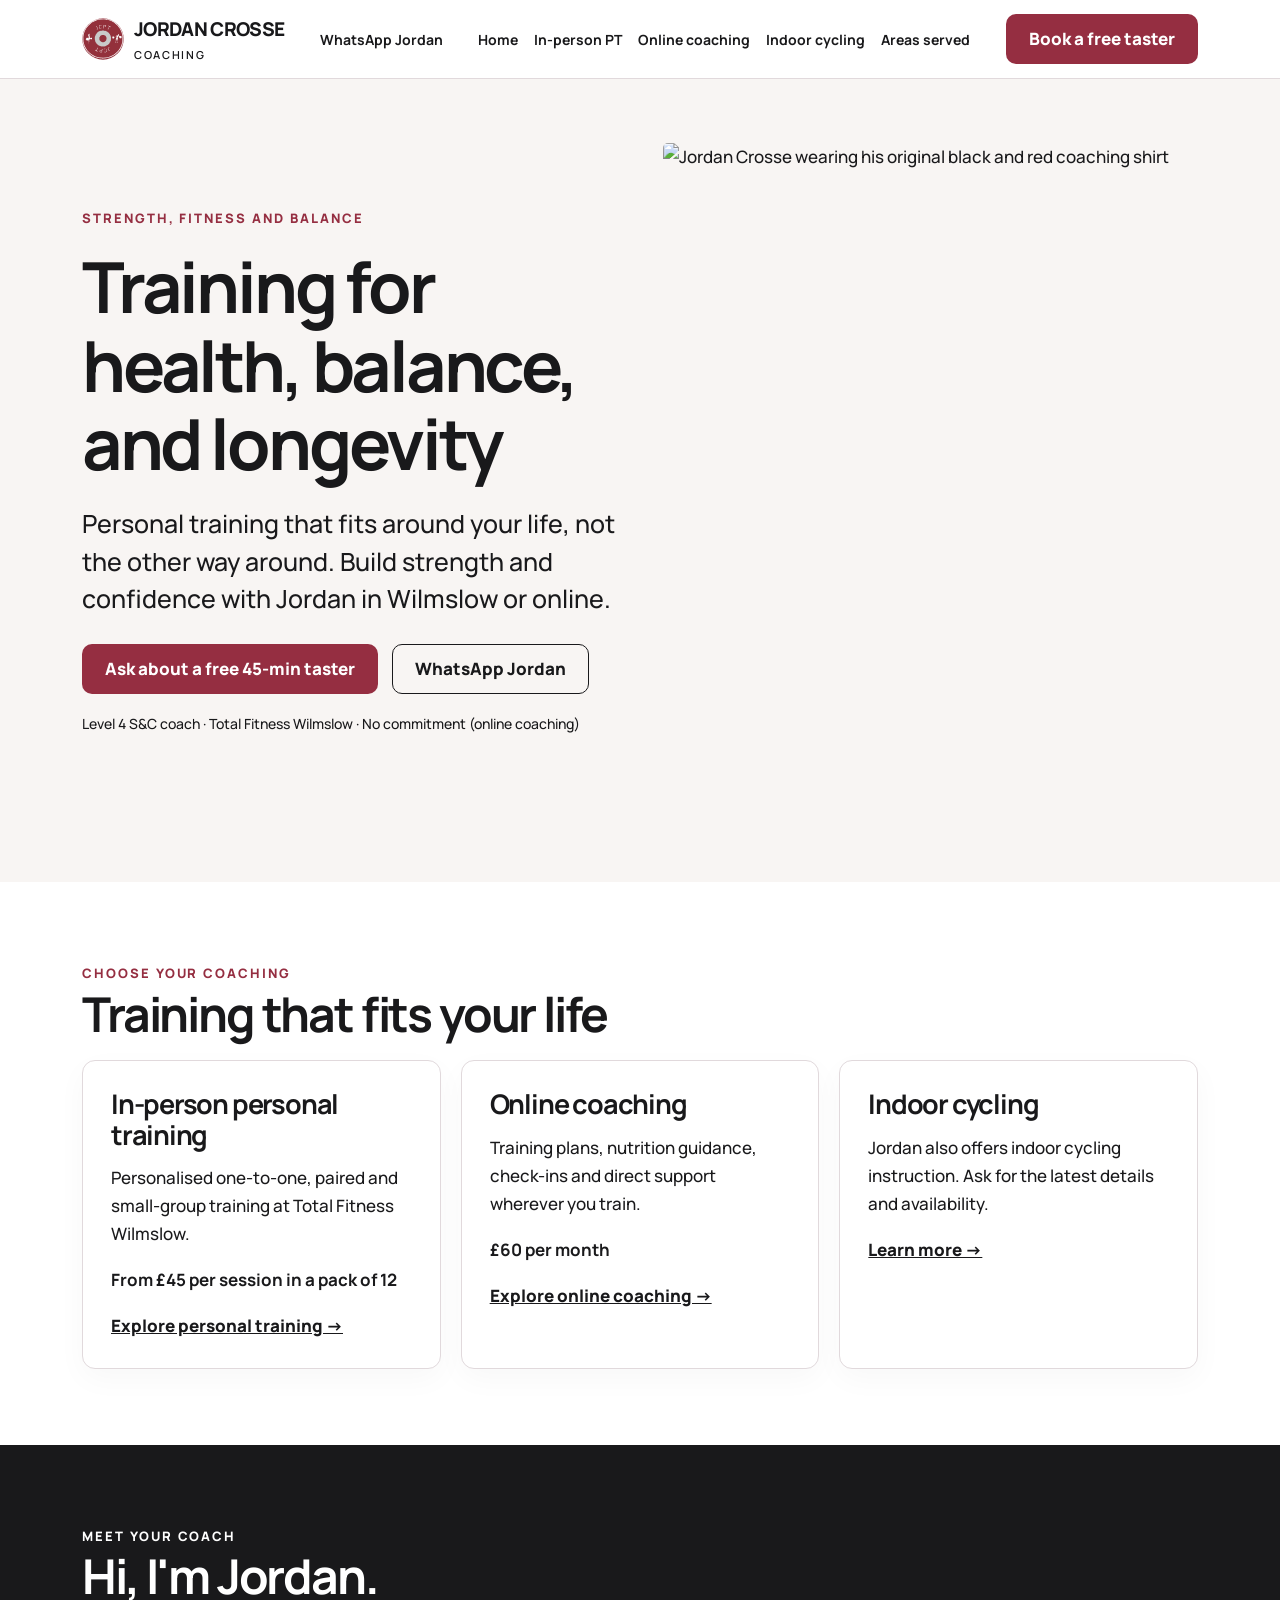
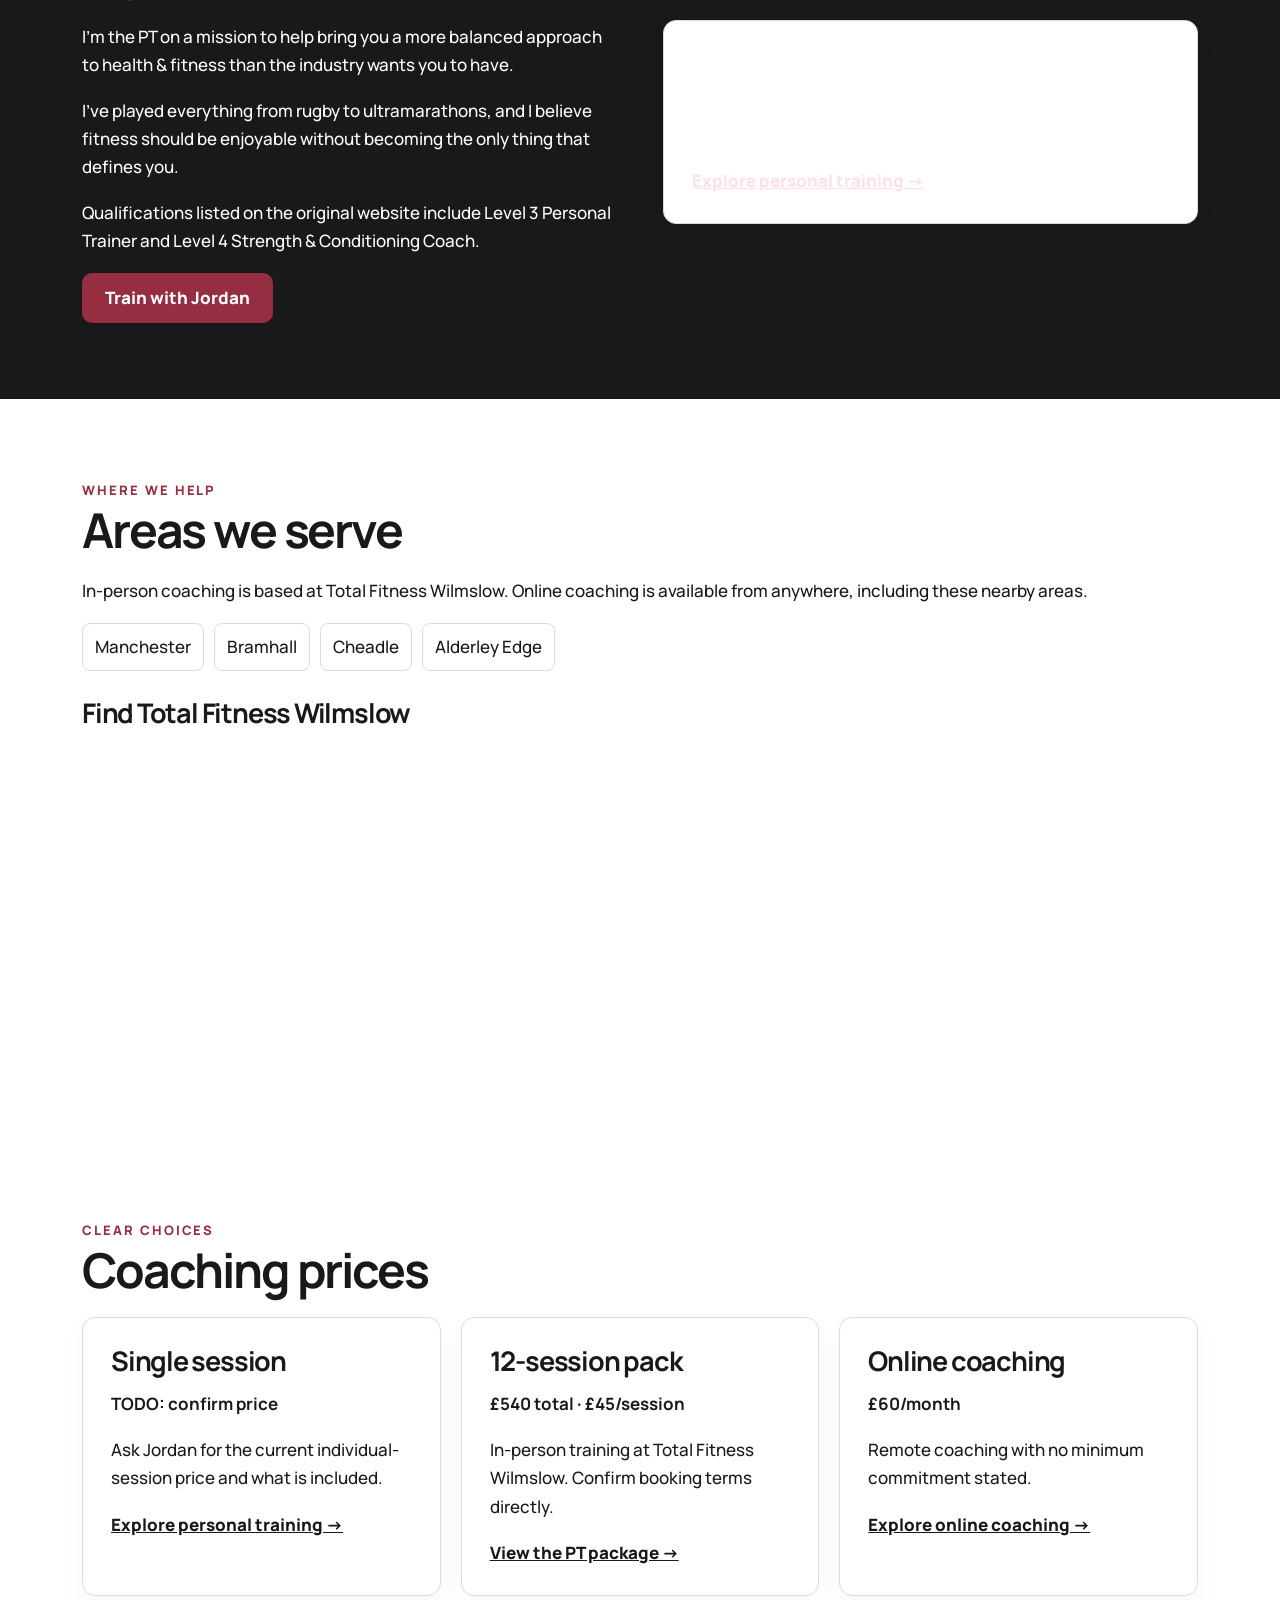
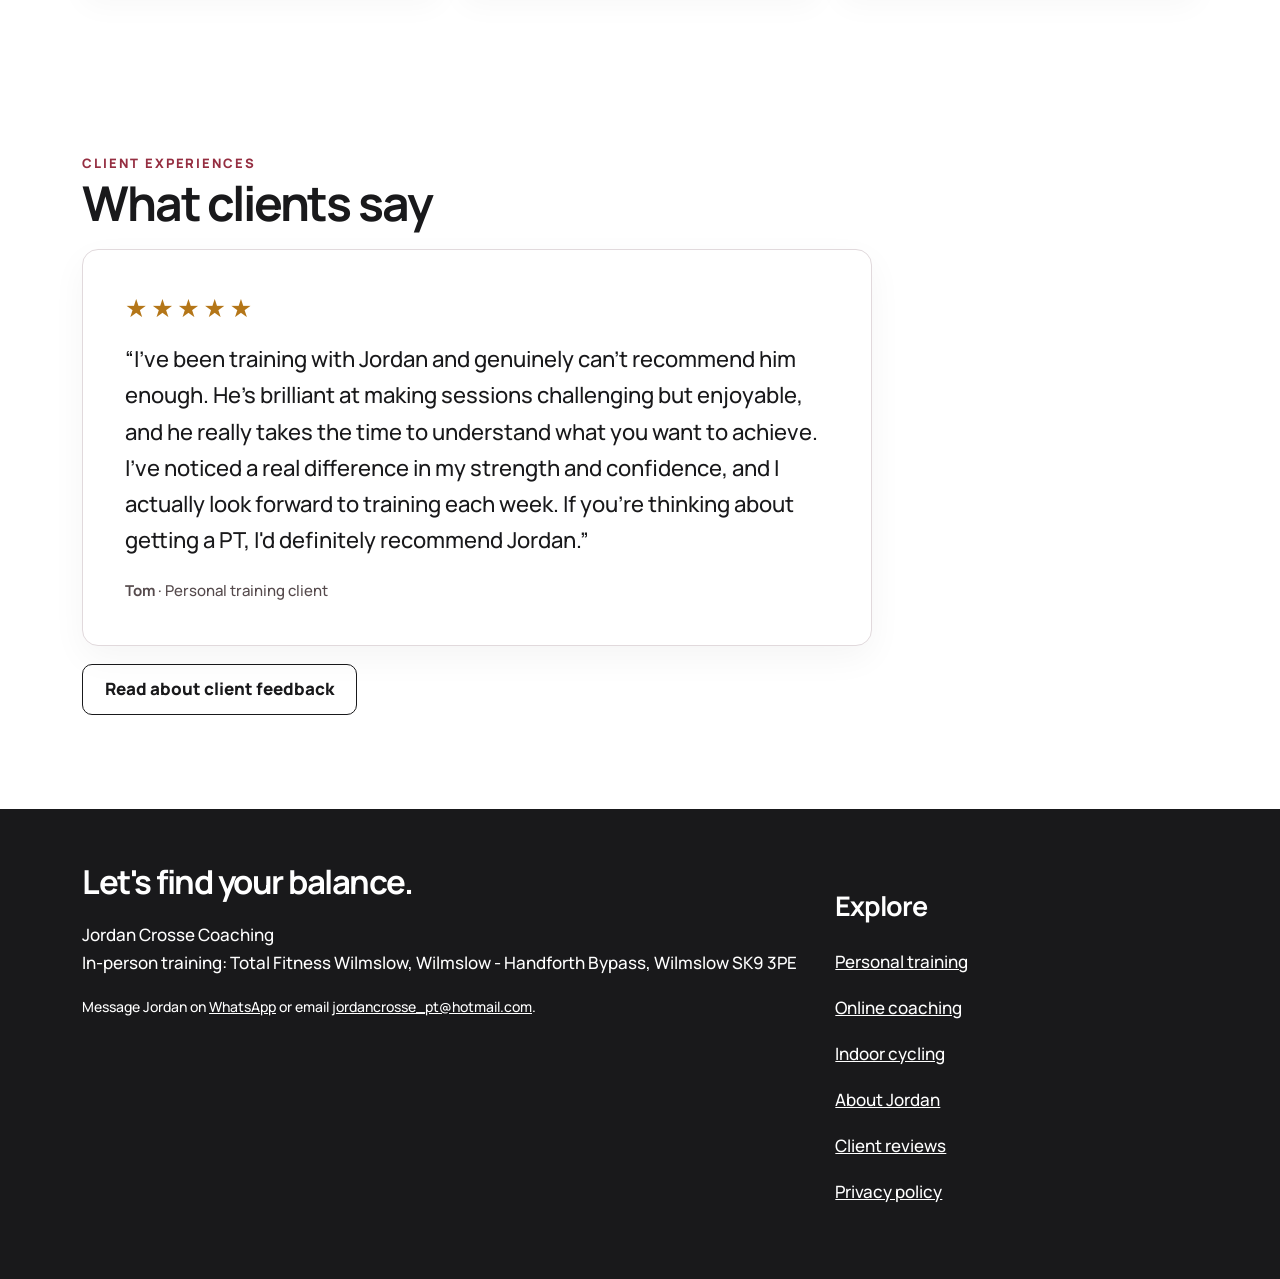
==== commit 69ee924a: "Publish Tom's approved testimonial with premium star motif, without unverified Google rating" ====
--- a/index.html
+++ b/index.html
@@ -1 +1 @@
-<!doctype html><html lang="en-GB"><head><meta charset="utf-8"><meta name="viewport" content="width=device-width, initial-scale=1"><title>Personal Training in Wilmslow | Jordan Crosse Coaching</title><meta name="description" content="Balanced personal training in Wilmslow and online coaching across Manchester. Explore plans, prices and a free 45-minute PT taster."><meta name="theme-color" content="#952e41"><link rel="canonical" href="https://jordancrosse.co.uk/"><meta property="og:type" content="website"><meta property="og:title" content="Personal Training in Wilmslow | Jordan Crosse Coaching"><meta property="og:description" content="Balanced personal training in Wilmslow and online coaching across Manchester. Explore plans, prices and a free 45-minute PT taster."><meta property="og:url" content="https://jordancrosse.co.uk/"><meta name="twitter:card" content="summary_large_image"><meta property="og:image" content="https://jordancrosse.co.uk/cdn/shop/files/IMG_3901.jpg?v=1759500315&amp;width=1200"><meta name="twitter:title" content="Personal Training in Wilmslow | Jordan Crosse Coaching"><meta name="twitter:description" content="Balanced personal training in Wilmslow and online coaching across Manchester. Explore plans, prices and a free 45-minute PT taster."><meta name="twitter:image" content="https://jordancrosse.co.uk/cdn/shop/files/IMG_3901.jpg?v=1759500315&amp;width=1200"><script type="application/ld+json">{"@context":"https://schema.org","@graph":[{"@type":"LocalBusiness","name":"Jordan Crosse Coaching","url":"https://jordancrosse.co.uk/","areaServed":[{"@type":"Place","name":"Manchester"},{"@type":"Place","name":"Bramhall"},{"@type":"Place","name":"Cheadle"},{"@type":"Place","name":"Alderley Edge"}],"description":"Personal training at Total Fitness Wilmslow and online fitness coaching.","telephone":"+447478743023","email":"jordancrosse_pt@hotmail.com","address":{"@type":"PostalAddress","streetAddress":"Total Fitness Wilmslow, Wilmslow - Handforth Bypass","addressLocality":"Wilmslow","postalCode":"SK9 3PE","addressCountry":"GB"},"@id":"https://jordancrosse.co.uk/#business","image":"https://jordancrosse.co.uk/cdn/shop/files/IMG_3901.jpg?v=1759500315&width=1200","priceRange":"££","founder":{"@id":"https://jordancrosse.co.uk/#jordan"}},{"@type":"BreadcrumbList","itemListElement":[{"@type":"ListItem","position":1,"name":"Home","item":"https://jordancrosse.co.uk/"}]},{"@type":"Service","name":"Personal training in Wilmslow","provider":{"@id":"https://jordancrosse.co.uk/#business"},"areaServed":["Manchester","Bramhall","Cheadle","Alderley Edge"]},{"@type":"Person","@id":"https://jordancrosse.co.uk/#jordan","name":"Jordan Crosse","jobTitle":"Personal Trainer","hasCredential":[{"@type":"EducationalOccupationalCredential","name":"Level 3 Personal Trainer"},{"@type":"EducationalOccupationalCredential","name":"Level 4 Strength & Conditioning Coach"}],"worksFor":{"@id":"https://jordancrosse.co.uk/#business"}}]}</script><link rel="preconnect" href="https://fonts.googleapis.com"><link rel="preconnect" href="https://fonts.gstatic.com" crossorigin><link href="https://fonts.googleapis.com/css2?family=Manrope:wght@500;700;800&display=swap" rel="stylesheet"><link rel="stylesheet" href="/assets/site.css"></head><body><a class="skip" href="#main">Skip to content</a><header><nav class="nav" aria-label="Main navigation"><a class="brand" href="/" aria-label="Jordan Crosse Coaching home"><img src="/assets/jcpt-logo.svg" width="42" height="42" alt="JCPT weightlifting logo" style="width:42px;height:42px;object-fit:contain;flex-shrink:0"><span>JORDAN CROSSE<span style="display:block;font-size:11px;font-weight:600;letter-spacing:.15em">COACHING</span></span></a><a class="small" href="https://api.whatsapp.com/send?phone=447478743023&amp;text=Hi%20Jordan%2C%20I've%20been%20looking%20at%20your%20website%20and%20would%20like%20to%20learn%20more%20about%20your%20personal%20training%20and%20coaching%20services.%20Thanks!" target="_blank" rel="noopener" style="text-decoration:none;font-weight:700">WhatsApp Jordan</a><div class="navlinks"><a href="/">Home</a><a href="/in-person-pt/">In-person PT</a><a href="/online-coaching/">Online coaching</a><a href="/indoor-cycling/">Indoor cycling</a><a href="/#areas">Areas served</a></div><details class="mobile-menu"><summary aria-label="Navigation menu"><span class="hamburger" aria-hidden="true"><i></i><i></i><i></i></span></summary><div class="mobile-panel"><a href="/">Home</a><a href="/in-person-pt/">Personal training</a><a href="/online-coaching/">Online coaching</a><a href="/indoor-cycling/">Indoor cycling</a><a href="/#areas">Locations</a><a href="/about/">About Jordan</a><a href="/reviews/">Client reviews</a><a class="menu-whatsapp" href="https://api.whatsapp.com/send?phone=447478743023&amp;text=Hi%20Jordan%2C%20I%27ve%20been%20looking%20at%20your%20website%20and%20would%20like%20to%20learn%20more%20about%20your%20personal%20training%20and%20coaching%20services.%20Thanks%21" target="_blank" rel="noopener">Chat on WhatsApp →</a></div></details><a class="btn" href="https://wa.me/447478743023?text=Hi%20Jordan%2C%20I%27d%20like%20to%20book%20a%20free%2045-minute%20taster%20session.%20Could%20you%20let%20me%20know%20your%20availability%3F" target="_blank" rel="noopener">Book a free taster</a></nav></header><main id="main"><section class="hero"><div class="shell"><div class="split" style="gap:45px"><div><span class="eyebrow">Strength, fitness and balance</span><h1>Training for health, balance, and longevity</h1><p class="lead">Personal training that fits around your life, not the other way around. Build strength and confidence with Jordan in Wilmslow or online.</p><div class="actions"><a class="btn" href="https://wa.me/447478743023?text=Hi%20Jordan%2C%20I%27d%20like%20to%20book%20a%20free%2045-minute%20taster%20session.%20Could%20you%20let%20me%20know%20your%20availability%3F" target="_blank" rel="noopener">Ask about a free 45-min taster</a><a class="btn secondary" href="https://api.whatsapp.com/send?phone=447478743023&amp;text=Hi%20Jordan%2C%20I%27d%20like%20to%20learn%20more%20about%20your%20coaching%20services." target="_blank" rel="noopener">WhatsApp Jordan</a></div><p class="small">★ TODO Google rating · Level 4 S&amp;C coach · Total Fitness Wilmslow · No commitment (online coaching)</p></div><div><picture><source type="image/jpeg" srcset="https://jordancrosse.co.uk/cdn/shop/files/IMG_3901.jpg?v=1759500315&amp;width=800 800w, https://jordancrosse.co.uk/cdn/shop/files/IMG_3901.jpg?v=1759500315&amp;width=1200 1200w" sizes="(max-width:760px) 100vw, 50vw"><img src="https://jordancrosse.co.uk/cdn/shop/files/IMG_3901.jpg?v=1759500315&amp;width=1200"  width="600" height="600" alt="Jordan Crosse wearing his original black and red coaching shirt" fetchpriority="high" decoding="async" style="width:100%;height:auto;border-radius:5px;display:block"></picture></div></div></div></section><section class="section"><div class="shell"><span class="eyebrow">Choose your coaching</span><h2>Training that fits your life</h2><div class="grid"><article class="card"><h3>In-person personal training</h3><p>Personalised one-to-one, paired and small-group training at Total Fitness Wilmslow.</p><p><strong>From £45 per session in a pack of 12</strong></p><a href="/in-person-pt/">Explore personal training →</a></article><article class="card"><h3>Online coaching</h3><p>Training plans, nutrition guidance, check-ins and direct support wherever you train.</p><p><strong>£60 per month</strong></p><a href="/online-coaching/">Explore online coaching →</a></article><article class="card"><h3>Indoor cycling</h3><p>Jordan also offers indoor cycling instruction. Ask for the latest details and availability.</p><a href="/indoor-cycling/">Learn more →</a></article></div></div></section><section class="section muted meet-dark"><div class="shell split"><div><span class="eyebrow">Meet your coach</span><h2>Hi, I'm Jordan.</h2><p>I'm the PT on a mission to help bring you a more balanced approach to health & fitness than the industry wants you to have.</p><p>I've played everything from rugby to ultramarathons, and I believe fitness should be enjoyable without becoming the only thing that defines you.</p><p>Qualifications listed on the original website include Level 3 Personal Trainer and Level 4 Strength & Conditioning Coach.</p><a class="btn" href="/in-person-pt/">Train with Jordan</a></div><div class="card"><h3>What matters</h3><p>Enjoyable training, realistic routines and steady progress, with coaching built around your goals.</p><a href="/in-person-pt/">Explore personal training →</a></div></div></section><section class="section" id="areas"><div class="shell"><span class="eyebrow">Where we help</span><h2>Areas we serve</h2><p>In-person coaching is based at Total Fitness Wilmslow. Online coaching is available from anywhere, including these nearby areas.</p><div class="areas"><a href="/manchester/">Manchester</a><a href="/bramhall/">Bramhall</a><a href="/cheadle/">Cheadle</a><a href="/alderley-edge/">Alderley Edge</a></div><h3>Find Total Fitness Wilmslow</h3><iframe class="map" loading="lazy" title="Google Map showing Total Fitness Wilmslow" referrerpolicy="no-referrer-when-downgrade" src="https://www.google.com/maps?q=Total%20Fitness%20Wilmslow&output=embed"></iframe></div></section><section class="section" id="pricing"><div class="shell"><span class="eyebrow">Clear choices</span><h2>Coaching prices</h2><div class="grid"><article class="card"><h3>Single session</h3><p><strong>TODO: confirm price</strong></p><p>Ask Jordan for the current individual-session price and what is included.</p><a href="/in-person-pt/">Explore personal training →</a></article><article class="card"><h3>12-session pack</h3><p><strong>£540 total · £45/session</strong></p><p>In-person training at Total Fitness Wilmslow. Confirm booking terms directly.</p><a href="/in-person-pt/">View the PT package →</a></article><article class="card"><h3>Online coaching</h3><p><strong>£60/month</strong></p><p>Remote coaching with no minimum commitment stated.</p><a href="/online-coaching/">Explore online coaching →</a></article></div></div></section><section class="section" id="reviews"><div class="shell"><span class="eyebrow">Client experiences</span><h2>What clients say</h2><p>We're collecting approved client stories. A testimonial draft is currently with Tom for review; we won't present it as verified feedback until he confirms the wording.</p><p><a class="btn secondary" href="/reviews/">Read about client feedback</a></p></div></section></main><footer><div class="shell footergrid"><div><h2 style="font-size:33px">Let's find your balance.</h2><p>Jordan Crosse Coaching<br>In-person training: Total Fitness Wilmslow, Wilmslow - Handforth Bypass, Wilmslow SK9 3PE</p><p class="small">Message Jordan on <a href="https://api.whatsapp.com/send?phone=447478743023&amp;text=Hi%20Jordan%2C%20I've%20been%20looking%20at%20your%20website%20and%20would%20like%20to%20learn%20more%20about%20your%20personal%20training%20and%20coaching%20services.%20Thanks!" target="_blank" rel="noopener">WhatsApp</a> or email <a href="mailto:jordancrosse_pt@hotmail.com">jordancrosse_pt@hotmail.com</a>.</p></div><div><h3>Explore</h3><p><a href="/in-person-pt/">Personal training</a></p><p><a href="/online-coaching/">Online coaching</a></p><p><a href="/indoor-cycling/">Indoor cycling</a></p><p><a href="/about/">About Jordan</a></p><p><a href="/reviews/">Client reviews</a></p><p><a href="/privacy/">Privacy policy</a></p></div></div></footer><div class="mobile-conversion" aria-label="Contact Jordan"><a href="https://wa.me/447478743023?text=Hi%20Jordan%2C%20I%27d%20like%20to%20book%20a%20free%2045-minute%20taster%20session.%20Could%20you%20let%20me%20know%20your%20availability%3F" target="_blank" rel="noopener">Book via WhatsApp</a><a href="https://api.whatsapp.com/send?phone=447478743023&amp;text=Hi%20Jordan%2C%20I%27d%20like%20to%20learn%20more%20about%20your%20coaching%20services." target="_blank" rel="noopener">WhatsApp</a></div><script>document.querySelectorAll(".mobile-menu .mobile-panel a").forEach(a=>a.addEventListener("click",()=>{const d=a.closest("details");if(d)d.open=false}));</script></body></html>+<!doctype html><html lang="en-GB"><head><meta charset="utf-8"><meta name="viewport" content="width=device-width, initial-scale=1"><title>Personal Training in Wilmslow | Jordan Crosse Coaching</title><meta name="description" content="Balanced personal training in Wilmslow and online coaching across Manchester. Explore plans, prices and a free 45-minute PT taster."><meta name="theme-color" content="#952e41"><link rel="canonical" href="https://jordancrosse.co.uk/"><meta property="og:type" content="website"><meta property="og:title" content="Personal Training in Wilmslow | Jordan Crosse Coaching"><meta property="og:description" content="Balanced personal training in Wilmslow and online coaching across Manchester. Explore plans, prices and a free 45-minute PT taster."><meta property="og:url" content="https://jordancrosse.co.uk/"><meta name="twitter:card" content="summary_large_image"><meta property="og:image" content="https://jordancrosse.co.uk/cdn/shop/files/IMG_3901.jpg?v=1759500315&amp;width=1200"><meta name="twitter:title" content="Personal Training in Wilmslow | Jordan Crosse Coaching"><meta name="twitter:description" content="Balanced personal training in Wilmslow and online coaching across Manchester. Explore plans, prices and a free 45-minute PT taster."><meta name="twitter:image" content="https://jordancrosse.co.uk/cdn/shop/files/IMG_3901.jpg?v=1759500315&amp;width=1200"><script type="application/ld+json">{"@context":"https://schema.org","@graph":[{"@type":"LocalBusiness","name":"Jordan Crosse Coaching","url":"https://jordancrosse.co.uk/","areaServed":[{"@type":"Place","name":"Manchester"},{"@type":"Place","name":"Bramhall"},{"@type":"Place","name":"Cheadle"},{"@type":"Place","name":"Alderley Edge"}],"description":"Personal training at Total Fitness Wilmslow and online fitness coaching.","telephone":"+447478743023","email":"jordancrosse_pt@hotmail.com","address":{"@type":"PostalAddress","streetAddress":"Total Fitness Wilmslow, Wilmslow - Handforth Bypass","addressLocality":"Wilmslow","postalCode":"SK9 3PE","addressCountry":"GB"},"@id":"https://jordancrosse.co.uk/#business","image":"https://jordancrosse.co.uk/cdn/shop/files/IMG_3901.jpg?v=1759500315&width=1200","priceRange":"££","founder":{"@id":"https://jordancrosse.co.uk/#jordan"}},{"@type":"BreadcrumbList","itemListElement":[{"@type":"ListItem","position":1,"name":"Home","item":"https://jordancrosse.co.uk/"}]},{"@type":"Service","name":"Personal training in Wilmslow","provider":{"@id":"https://jordancrosse.co.uk/#business"},"areaServed":["Manchester","Bramhall","Cheadle","Alderley Edge"]},{"@type":"Person","@id":"https://jordancrosse.co.uk/#jordan","name":"Jordan Crosse","jobTitle":"Personal Trainer","hasCredential":[{"@type":"EducationalOccupationalCredential","name":"Level 3 Personal Trainer"},{"@type":"EducationalOccupationalCredential","name":"Level 4 Strength & Conditioning Coach"}],"worksFor":{"@id":"https://jordancrosse.co.uk/#business"}}]}</script><link rel="preconnect" href="https://fonts.googleapis.com"><link rel="preconnect" href="https://fonts.gstatic.com" crossorigin><link href="https://fonts.googleapis.com/css2?family=Manrope:wght@500;700;800&display=swap" rel="stylesheet"><link rel="stylesheet" href="/assets/site.css"></head><body><a class="skip" href="#main">Skip to content</a><header><nav class="nav" aria-label="Main navigation"><a class="brand" href="/" aria-label="Jordan Crosse Coaching home"><img src="/assets/jcpt-logo.svg" width="42" height="42" alt="JCPT weightlifting logo" style="width:42px;height:42px;object-fit:contain;flex-shrink:0"><span>JORDAN CROSSE<span style="display:block;font-size:11px;font-weight:600;letter-spacing:.15em">COACHING</span></span></a><a class="small" href="https://api.whatsapp.com/send?phone=447478743023&amp;text=Hi%20Jordan%2C%20I've%20been%20looking%20at%20your%20website%20and%20would%20like%20to%20learn%20more%20about%20your%20personal%20training%20and%20coaching%20services.%20Thanks!" target="_blank" rel="noopener" style="text-decoration:none;font-weight:700">WhatsApp Jordan</a><div class="navlinks"><a href="/">Home</a><a href="/in-person-pt/">In-person PT</a><a href="/online-coaching/">Online coaching</a><a href="/indoor-cycling/">Indoor cycling</a><a href="/#areas">Areas served</a></div><details class="mobile-menu"><summary aria-label="Navigation menu"><span class="hamburger" aria-hidden="true"><i></i><i></i><i></i></span></summary><div class="mobile-panel"><a href="/">Home</a><a href="/in-person-pt/">Personal training</a><a href="/online-coaching/">Online coaching</a><a href="/indoor-cycling/">Indoor cycling</a><a href="/#areas">Locations</a><a href="/about/">About Jordan</a><a href="/reviews/">Client reviews</a><a class="menu-whatsapp" href="https://api.whatsapp.com/send?phone=447478743023&amp;text=Hi%20Jordan%2C%20I%27ve%20been%20looking%20at%20your%20website%20and%20would%20like%20to%20learn%20more%20about%20your%20personal%20training%20and%20coaching%20services.%20Thanks%21" target="_blank" rel="noopener">Chat on WhatsApp →</a></div></details><a class="btn" href="https://wa.me/447478743023?text=Hi%20Jordan%2C%20I%27d%20like%20to%20book%20a%20free%2045-minute%20taster%20session.%20Could%20you%20let%20me%20know%20your%20availability%3F" target="_blank" rel="noopener">Book a free taster</a></nav></header><main id="main"><section class="hero"><div class="shell"><div class="split" style="gap:45px"><div><span class="eyebrow">Strength, fitness and balance</span><h1>Training for health, balance, and longevity</h1><p class="lead">Personal training that fits around your life, not the other way around. Build strength and confidence with Jordan in Wilmslow or online.</p><div class="actions"><a class="btn" href="https://wa.me/447478743023?text=Hi%20Jordan%2C%20I%27d%20like%20to%20book%20a%20free%2045-minute%20taster%20session.%20Could%20you%20let%20me%20know%20your%20availability%3F" target="_blank" rel="noopener">Ask about a free 45-min taster</a><a class="btn secondary" href="https://api.whatsapp.com/send?phone=447478743023&amp;text=Hi%20Jordan%2C%20I%27d%20like%20to%20learn%20more%20about%20your%20coaching%20services." target="_blank" rel="noopener">WhatsApp Jordan</a></div><p class="small">Level 4 S&amp;C coach · Total Fitness Wilmslow · No commitment (online coaching)</p></div><div><picture><source type="image/jpeg" srcset="https://jordancrosse.co.uk/cdn/shop/files/IMG_3901.jpg?v=1759500315&amp;width=800 800w, https://jordancrosse.co.uk/cdn/shop/files/IMG_3901.jpg?v=1759500315&amp;width=1200 1200w" sizes="(max-width:760px) 100vw, 50vw"><img src="https://jordancrosse.co.uk/cdn/shop/files/IMG_3901.jpg?v=1759500315&amp;width=1200"  width="600" height="600" alt="Jordan Crosse wearing his original black and red coaching shirt" fetchpriority="high" decoding="async" style="width:100%;height:auto;border-radius:5px;display:block"></picture></div></div></div></section><section class="section"><div class="shell"><span class="eyebrow">Choose your coaching</span><h2>Training that fits your life</h2><div class="grid"><article class="card"><h3>In-person personal training</h3><p>Personalised one-to-one, paired and small-group training at Total Fitness Wilmslow.</p><p><strong>From £45 per session in a pack of 12</strong></p><a href="/in-person-pt/">Explore personal training →</a></article><article class="card"><h3>Online coaching</h3><p>Training plans, nutrition guidance, check-ins and direct support wherever you train.</p><p><strong>£60 per month</strong></p><a href="/online-coaching/">Explore online coaching →</a></article><article class="card"><h3>Indoor cycling</h3><p>Jordan also offers indoor cycling instruction. Ask for the latest details and availability.</p><a href="/indoor-cycling/">Learn more →</a></article></div></div></section><section class="section muted meet-dark"><div class="shell split"><div><span class="eyebrow">Meet your coach</span><h2>Hi, I'm Jordan.</h2><p>I'm the PT on a mission to help bring you a more balanced approach to health & fitness than the industry wants you to have.</p><p>I've played everything from rugby to ultramarathons, and I believe fitness should be enjoyable without becoming the only thing that defines you.</p><p>Qualifications listed on the original website include Level 3 Personal Trainer and Level 4 Strength & Conditioning Coach.</p><a class="btn" href="/in-person-pt/">Train with Jordan</a></div><div class="card"><h3>What matters</h3><p>Enjoyable training, realistic routines and steady progress, with coaching built around your goals.</p><a href="/in-person-pt/">Explore personal training →</a></div></div></section><section class="section" id="areas"><div class="shell"><span class="eyebrow">Where we help</span><h2>Areas we serve</h2><p>In-person coaching is based at Total Fitness Wilmslow. Online coaching is available from anywhere, including these nearby areas.</p><div class="areas"><a href="/manchester/">Manchester</a><a href="/bramhall/">Bramhall</a><a href="/cheadle/">Cheadle</a><a href="/alderley-edge/">Alderley Edge</a></div><h3>Find Total Fitness Wilmslow</h3><iframe class="map" loading="lazy" title="Google Map showing Total Fitness Wilmslow" referrerpolicy="no-referrer-when-downgrade" src="https://www.google.com/maps?q=Total%20Fitness%20Wilmslow&output=embed"></iframe></div></section><section class="section" id="pricing"><div class="shell"><span class="eyebrow">Clear choices</span><h2>Coaching prices</h2><div class="grid"><article class="card"><h3>Single session</h3><p><strong>TODO: confirm price</strong></p><p>Ask Jordan for the current individual-session price and what is included.</p><a href="/in-person-pt/">Explore personal training →</a></article><article class="card"><h3>12-session pack</h3><p><strong>£540 total · £45/session</strong></p><p>In-person training at Total Fitness Wilmslow. Confirm booking terms directly.</p><a href="/in-person-pt/">View the PT package →</a></article><article class="card"><h3>Online coaching</h3><p><strong>£60/month</strong></p><p>Remote coaching with no minimum commitment stated.</p><a href="/online-coaching/">Explore online coaching →</a></article></div></div></section><section class="section" id="reviews"><div class="shell"><span class="eyebrow">Client experiences</span><h2>What clients say</h2><p><div class="review-feature"><div class="review-stars" aria-label="Decorative stars">★★★★★</div><blockquote><p>“I've been training with Jordan and genuinely can't recommend him enough. He's brilliant at making sessions challenging but enjoyable, and he really takes the time to understand what you want to achieve. I've noticed a real difference in my strength and confidence, and I actually look forward to training each week. If you're thinking about getting a PT, I'd definitely recommend Jordan.”</p></blockquote><p class="review-author"><strong>Tom</strong> · Personal training client</p></div></p><p><a class="btn secondary" href="/reviews/">Read about client feedback</a></p></div></section></main><footer><div class="shell footergrid"><div><h2 style="font-size:33px">Let's find your balance.</h2><p>Jordan Crosse Coaching<br>In-person training: Total Fitness Wilmslow, Wilmslow - Handforth Bypass, Wilmslow SK9 3PE</p><p class="small">Message Jordan on <a href="https://api.whatsapp.com/send?phone=447478743023&amp;text=Hi%20Jordan%2C%20I've%20been%20looking%20at%20your%20website%20and%20would%20like%20to%20learn%20more%20about%20your%20personal%20training%20and%20coaching%20services.%20Thanks!" target="_blank" rel="noopener">WhatsApp</a> or email <a href="mailto:jordancrosse_pt@hotmail.com">jordancrosse_pt@hotmail.com</a>.</p></div><div><h3>Explore</h3><p><a href="/in-person-pt/">Personal training</a></p><p><a href="/online-coaching/">Online coaching</a></p><p><a href="/indoor-cycling/">Indoor cycling</a></p><p><a href="/about/">About Jordan</a></p><p><a href="/reviews/">Client reviews</a></p><p><a href="/privacy/">Privacy policy</a></p></div></div></footer><div class="mobile-conversion" aria-label="Contact Jordan"><a href="https://wa.me/447478743023?text=Hi%20Jordan%2C%20I%27d%20like%20to%20book%20a%20free%2045-minute%20taster%20session.%20Could%20you%20let%20me%20know%20your%20availability%3F" target="_blank" rel="noopener">Book via WhatsApp</a><a href="https://api.whatsapp.com/send?phone=447478743023&amp;text=Hi%20Jordan%2C%20I%27d%20like%20to%20learn%20more%20about%20your%20coaching%20services." target="_blank" rel="noopener">WhatsApp</a></div><script>document.querySelectorAll(".mobile-menu .mobile-panel a").forEach(a=>a.addEventListener("click",()=>{const d=a.closest("details");if(d)d.open=false}));</script></body></html>
--- a/assets/site.css
+++ b/assets/site.css
@@ -1 +1,2 @@
-:root{--ink:#19191b;--accent:#952e41;--soft:#f8f5f3;--paper:#fff;--line:#e1d9dc}*{box-sizing:border-box}html{scroll-behavior:smooth}body{margin:0;background:var(--paper);color:var(--ink);font:500 17px/1.65 Manrope,system-ui,sans-serif}h1,h2,h3{font-family:inherit;line-height:1.12;letter-spacing:-.045em}h1{font-size:clamp(42px,5.5vw,76px);margin:16px 0 22px}h2{font-size:clamp(30px,4vw,48px);margin:0 0 20px}h3{font-size:clamp(21px,2.4vw,27px)}p{margin:0 0 18px}a{color:inherit}a:focus-visible,button:focus-visible,summary:focus-visible{outline:3px solid var(--accent);outline-offset:3px}header{position:sticky;top:0;z-index:40;background:#fff;border-bottom:1px solid var(--line)}.nav{max-width:1160px;margin:auto;padding:14px 22px;display:flex;align-items:center;justify-content:space-between;gap:18px}.brand{display:flex;align-items:center;gap:10px;font-size:19px;font-weight:800;letter-spacing:-.035em;text-decoration:none;flex-shrink:0}.brand img{width:48px;height:48px;object-fit:contain;flex-shrink:0}.navlinks{display:flex;align-items:center;gap:16px;font-size:14px;font-weight:700}.navlinks a{text-decoration:none}.navlinks a:hover{text-decoration:underline}.btn{background:var(--accent);color:#fff;border:1px solid transparent;border-radius:10px;min-height:50px;padding:13px 22px;display:inline-flex;align-items:center;justify-content:center;text-align:center;font-weight:800;text-decoration:none;line-height:1.3}.btn:hover{background:#752235}.btn.secondary{background:transparent;border-color:var(--ink);color:var(--ink)}.btn.secondary:hover{background:#eee6e8}.small{font-size:14px}.shell{max-width:1160px;margin:auto;padding:0 22px}.hero{background:var(--soft);padding:64px 0 70px}.hero h1{max-width:840px}.lead{font-size:clamp(19px,2.1vw,25px);line-height:1.5;max-width:760px}.eyebrow{font-size:13px;text-transform:uppercase;letter-spacing:.15em;font-weight:800;color:var(--accent)}.actions{display:flex;gap:14px;flex-wrap:wrap;margin:26px 0 18px}.split{display:grid;grid-template-columns:minmax(0,1fr) minmax(0,1fr);align-items:center;gap:46px}.hero img{width:100%;height:auto;aspect-ratio:4/5;object-fit:cover;border-radius:13px}.section{padding:76px 0}.muted{background:#f6f1f2}.grid{display:grid;grid-template-columns:repeat(3,minmax(0,1fr));gap:20px}.card{background:#fff;padding:28px;border:1px solid var(--line);border-radius:13px;box-shadow:0 10px 30px #251c2008}.card h3{margin:0 0 14px}.card a{font-weight:800}.bigprice{font-size:42px;font-weight:800;line-height:1.1}.photo{background:#ece5e6;min-height:300px;border-radius:12px;display:flex;align-items:center;justify-content:center;padding:30px;text-align:center}.crumb{font-size:14px;margin-bottom:22px}.areas{display:flex;flex-wrap:wrap;gap:10px}.areas a{padding:9px 12px;border:1px solid var(--line);border-radius:8px;text-decoration:none}.note{border-left:4px solid var(--accent);padding-left:18px}.map{width:100%;height:300px;border:0;border-radius:12px}details:not(.mobile-menu){padding:15px 0;border-bottom:1px solid var(--line)}details:not(.mobile-menu) summary{cursor:pointer;font-size:18px;font-weight:800}details:not(.mobile-menu) p{margin-top:12px}.skip{position:absolute;transform:translateY(-150%);z-index:100;background:#fff;padding:14px}.skip:focus{transform:none}.meet-dark{background:var(--ink);color:#fff}.meet-dark h2,.meet-dark p,.meet-dark .eyebrow{color:#fff}.meet-dark a:not(.btn){color:#ffe0e7}footer{background:var(--ink);color:#fff;padding:55px 0}footer a{color:#fff}.footergrid{display:grid;grid-template-columns:2fr 1fr;gap:28px}.mobile-menu,.mobile-conversion,.mobilecall{display:none}.mobile-panel{display:none}@media(max-width:1020px){.navlinks{gap:10px;font-size:12px}.nav>.btn{padding:11px;font-size:13px}.brand{font-size:16px}}@media(max-width:760px){header{position:sticky;top:0}.nav{padding:10px 16px;gap:10px;flex-wrap:nowrap}.brand{min-width:0;font-size:clamp(12px,3.6vw,16px);gap:8px}.brand>span{min-width:0}.brand img{width:43px!important;height:43px!important}.navlinks,.nav>.btn,.nav>.small{display:none!important}.mobile-menu{display:block;position:relative;margin-left:auto;flex-shrink:0}.mobile-menu summary{list-style:none;display:flex;align-items:center;justify-content:center;width:46px;height:46px;border:1px solid #e6d9dc;background:#faf6f7;border-radius:11px;cursor:pointer}.mobile-menu summary::-webkit-details-marker{display:none}.hamburger{display:flex;flex-direction:column;gap:5px}.hamburger i{display:block;width:21px;height:2px;border-radius:2px;background:var(--ink);transition:transform .18s,opacity .18s}.mobile-menu[open] .hamburger i:first-child{transform:translateY(7px) rotate(45deg)}.mobile-menu[open] .hamburger i:nth-child(2){opacity:0}.mobile-menu[open] .hamburger i:last-child{transform:translateY(-7px) rotate(-45deg)}.mobile-menu[open] .mobile-panel{position:absolute;display:flex;flex-direction:column;right:0;top:calc(100% + 8px);z-index:70;width:min(310px,calc(100vw - 32px));padding:8px;border:1px solid var(--line);border-radius:13px;background:#fff;box-shadow:0 15px 45px #19191b28}.mobile-panel a{display:block;padding:12px 14px;text-decoration:none;font-size:16px;font-weight:700;border-radius:8px}.mobile-panel a:hover{background:var(--soft)}.mobile-panel .menu-whatsapp{background:var(--accent);color:#fff;text-align:center;margin-top:6px}.shell{padding:0 18px}.hero{padding:35px 0 48px}.hero h1{font-size:clamp(38px,10vw,53px);line-height:1.07}.hero .lead{font-size:19px}.hero .split{display:flex;flex-direction:column;gap:22px!important}.hero img{aspect-ratio:5/4;max-height:380px;object-position:center 25%}.hero .actions{margin-top:22px}.hero .actions .btn{width:100%}.grid,.split,.footergrid{grid-template-columns:1fr}.section{padding:50px 0}.card{padding:22px}.mobile-conversion{position:fixed;z-index:80;display:grid;grid-template-columns:1fr 1fr;gap:7px;left:12px;right:12px;bottom:calc(10px + env(safe-area-inset-bottom,0px));padding:6px;border:1px solid var(--line);border-radius:13px;background:#fff;box-shadow:0 5px 22px #19191b2b}.mobile-conversion a{display:flex;align-items:center;justify-content:center;min-height:44px;background:var(--accent);border-radius:8px;color:#fff;text-decoration:none;font-size:14px;font-weight:800}.mobile-conversion a:first-child{background:var(--ink)}footer{padding-bottom:calc(115px + env(safe-area-inset-bottom,0px))}}@media(prefers-reduced-motion:reduce){html{scroll-behavior:auto}.hamburger i{transition:none}}+:root{--ink:#19191b;--accent:#952e41;--soft:#f8f5f3;--paper:#fff;--line:#e1d9dc}*{box-sizing:border-box}html{scroll-behavior:smooth}body{margin:0;background:var(--paper);color:var(--ink);font:500 17px/1.65 Manrope,system-ui,sans-serif}h1,h2,h3{font-family:inherit;line-height:1.12;letter-spacing:-.045em}h1{font-size:clamp(42px,5.5vw,76px);margin:16px 0 22px}h2{font-size:clamp(30px,4vw,48px);margin:0 0 20px}h3{font-size:clamp(21px,2.4vw,27px)}p{margin:0 0 18px}a{color:inherit}a:focus-visible,button:focus-visible,summary:focus-visible{outline:3px solid var(--accent);outline-offset:3px}header{position:sticky;top:0;z-index:40;background:#fff;border-bottom:1px solid var(--line)}.nav{max-width:1160px;margin:auto;padding:14px 22px;display:flex;align-items:center;justify-content:space-between;gap:18px}.brand{display:flex;align-items:center;gap:10px;font-size:19px;font-weight:800;letter-spacing:-.035em;text-decoration:none;flex-shrink:0}.brand img{width:48px;height:48px;object-fit:contain;flex-shrink:0}.navlinks{display:flex;align-items:center;gap:16px;font-size:14px;font-weight:700}.navlinks a{text-decoration:none}.navlinks a:hover{text-decoration:underline}.btn{background:var(--accent);color:#fff;border:1px solid transparent;border-radius:10px;min-height:50px;padding:13px 22px;display:inline-flex;align-items:center;justify-content:center;text-align:center;font-weight:800;text-decoration:none;line-height:1.3}.btn:hover{background:#752235}.btn.secondary{background:transparent;border-color:var(--ink);color:var(--ink)}.btn.secondary:hover{background:#eee6e8}.small{font-size:14px}.shell{max-width:1160px;margin:auto;padding:0 22px}.hero{background:var(--soft);padding:64px 0 70px}.hero h1{max-width:840px}.lead{font-size:clamp(19px,2.1vw,25px);line-height:1.5;max-width:760px}.eyebrow{font-size:13px;text-transform:uppercase;letter-spacing:.15em;font-weight:800;color:var(--accent)}.actions{display:flex;gap:14px;flex-wrap:wrap;margin:26px 0 18px}.split{display:grid;grid-template-columns:minmax(0,1fr) minmax(0,1fr);align-items:center;gap:46px}.hero img{width:100%;height:auto;aspect-ratio:4/5;object-fit:cover;border-radius:13px}.section{padding:76px 0}.muted{background:#f6f1f2}.grid{display:grid;grid-template-columns:repeat(3,minmax(0,1fr));gap:20px}.card{background:#fff;padding:28px;border:1px solid var(--line);border-radius:13px;box-shadow:0 10px 30px #251c2008}.card h3{margin:0 0 14px}.card a{font-weight:800}.bigprice{font-size:42px;font-weight:800;line-height:1.1}.photo{background:#ece5e6;min-height:300px;border-radius:12px;display:flex;align-items:center;justify-content:center;padding:30px;text-align:center}.crumb{font-size:14px;margin-bottom:22px}.areas{display:flex;flex-wrap:wrap;gap:10px}.areas a{padding:9px 12px;border:1px solid var(--line);border-radius:8px;text-decoration:none}.note{border-left:4px solid var(--accent);padding-left:18px}.map{width:100%;height:300px;border:0;border-radius:12px}details:not(.mobile-menu){padding:15px 0;border-bottom:1px solid var(--line)}details:not(.mobile-menu) summary{cursor:pointer;font-size:18px;font-weight:800}details:not(.mobile-menu) p{margin-top:12px}.skip{position:absolute;transform:translateY(-150%);z-index:100;background:#fff;padding:14px}.skip:focus{transform:none}.meet-dark{background:var(--ink);color:#fff}.meet-dark h2,.meet-dark p,.meet-dark .eyebrow{color:#fff}.meet-dark a:not(.btn){color:#ffe0e7}footer{background:var(--ink);color:#fff;padding:55px 0}footer a{color:#fff}.footergrid{display:grid;grid-template-columns:2fr 1fr;gap:28px}.mobile-menu,.mobile-conversion,.mobilecall{display:none}.mobile-panel{display:none}@media(max-width:1020px){.navlinks{gap:10px;font-size:12px}.nav>.btn{padding:11px;font-size:13px}.brand{font-size:16px}}@media(max-width:760px){header{position:sticky;top:0}.nav{padding:10px 16px;gap:10px;flex-wrap:nowrap}.brand{min-width:0;font-size:clamp(12px,3.6vw,16px);gap:8px}.brand>span{min-width:0}.brand img{width:43px!important;height:43px!important}.navlinks,.nav>.btn,.nav>.small{display:none!important}.mobile-menu{display:block;position:relative;margin-left:auto;flex-shrink:0}.mobile-menu summary{list-style:none;display:flex;align-items:center;justify-content:center;width:46px;height:46px;border:1px solid #e6d9dc;background:#faf6f7;border-radius:11px;cursor:pointer}.mobile-menu summary::-webkit-details-marker{display:none}.hamburger{display:flex;flex-direction:column;gap:5px}.hamburger i{display:block;width:21px;height:2px;border-radius:2px;background:var(--ink);transition:transform .18s,opacity .18s}.mobile-menu[open] .hamburger i:first-child{transform:translateY(7px) rotate(45deg)}.mobile-menu[open] .hamburger i:nth-child(2){opacity:0}.mobile-menu[open] .hamburger i:last-child{transform:translateY(-7px) rotate(-45deg)}.mobile-menu[open] .mobile-panel{position:absolute;display:flex;flex-direction:column;right:0;top:calc(100% + 8px);z-index:70;width:min(310px,calc(100vw - 32px));padding:8px;border:1px solid var(--line);border-radius:13px;background:#fff;box-shadow:0 15px 45px #19191b28}.mobile-panel a{display:block;padding:12px 14px;text-decoration:none;font-size:16px;font-weight:700;border-radius:8px}.mobile-panel a:hover{background:var(--soft)}.mobile-panel .menu-whatsapp{background:var(--accent);color:#fff;text-align:center;margin-top:6px}.shell{padding:0 18px}.hero{padding:35px 0 48px}.hero h1{font-size:clamp(38px,10vw,53px);line-height:1.07}.hero .lead{font-size:19px}.hero .split{display:flex;flex-direction:column;gap:22px!important}.hero img{aspect-ratio:5/4;max-height:380px;object-position:center 25%}.hero .actions{margin-top:22px}.hero .actions .btn{width:100%}.grid,.split,.footergrid{grid-template-columns:1fr}.section{padding:50px 0}.card{padding:22px}.mobile-conversion{position:fixed;z-index:80;display:grid;grid-template-columns:1fr 1fr;gap:7px;left:12px;right:12px;bottom:calc(10px + env(safe-area-inset-bottom,0px));padding:6px;border:1px solid var(--line);border-radius:13px;background:#fff;box-shadow:0 5px 22px #19191b2b}.mobile-conversion a{display:flex;align-items:center;justify-content:center;min-height:44px;background:var(--accent);border-radius:8px;color:#fff;text-decoration:none;font-size:14px;font-weight:800}.mobile-conversion a:first-child{background:var(--ink)}footer{padding-bottom:calc(115px + env(safe-area-inset-bottom,0px))}}@media(prefers-reduced-motion:reduce){html{scroll-behavior:auto}.hamburger i{transition:none}}
+.review-feature{max-width:790px;background:#fff;border:1px solid var(--line);border-radius:16px;padding:clamp(24px,4vw,42px);box-shadow:0 12px 35px #19191b0b}.review-stars{color:#b47618;font-size:25px;letter-spacing:.15em;line-height:1.3;margin-bottom:16px}.review-feature blockquote,.card blockquote{margin:0}.review-feature blockquote p,.card blockquote p{font-size:clamp(18px,2vw,22px);line-height:1.65}.review-author{font-size:15px;margin:20px 0 0;color:#554a4c}
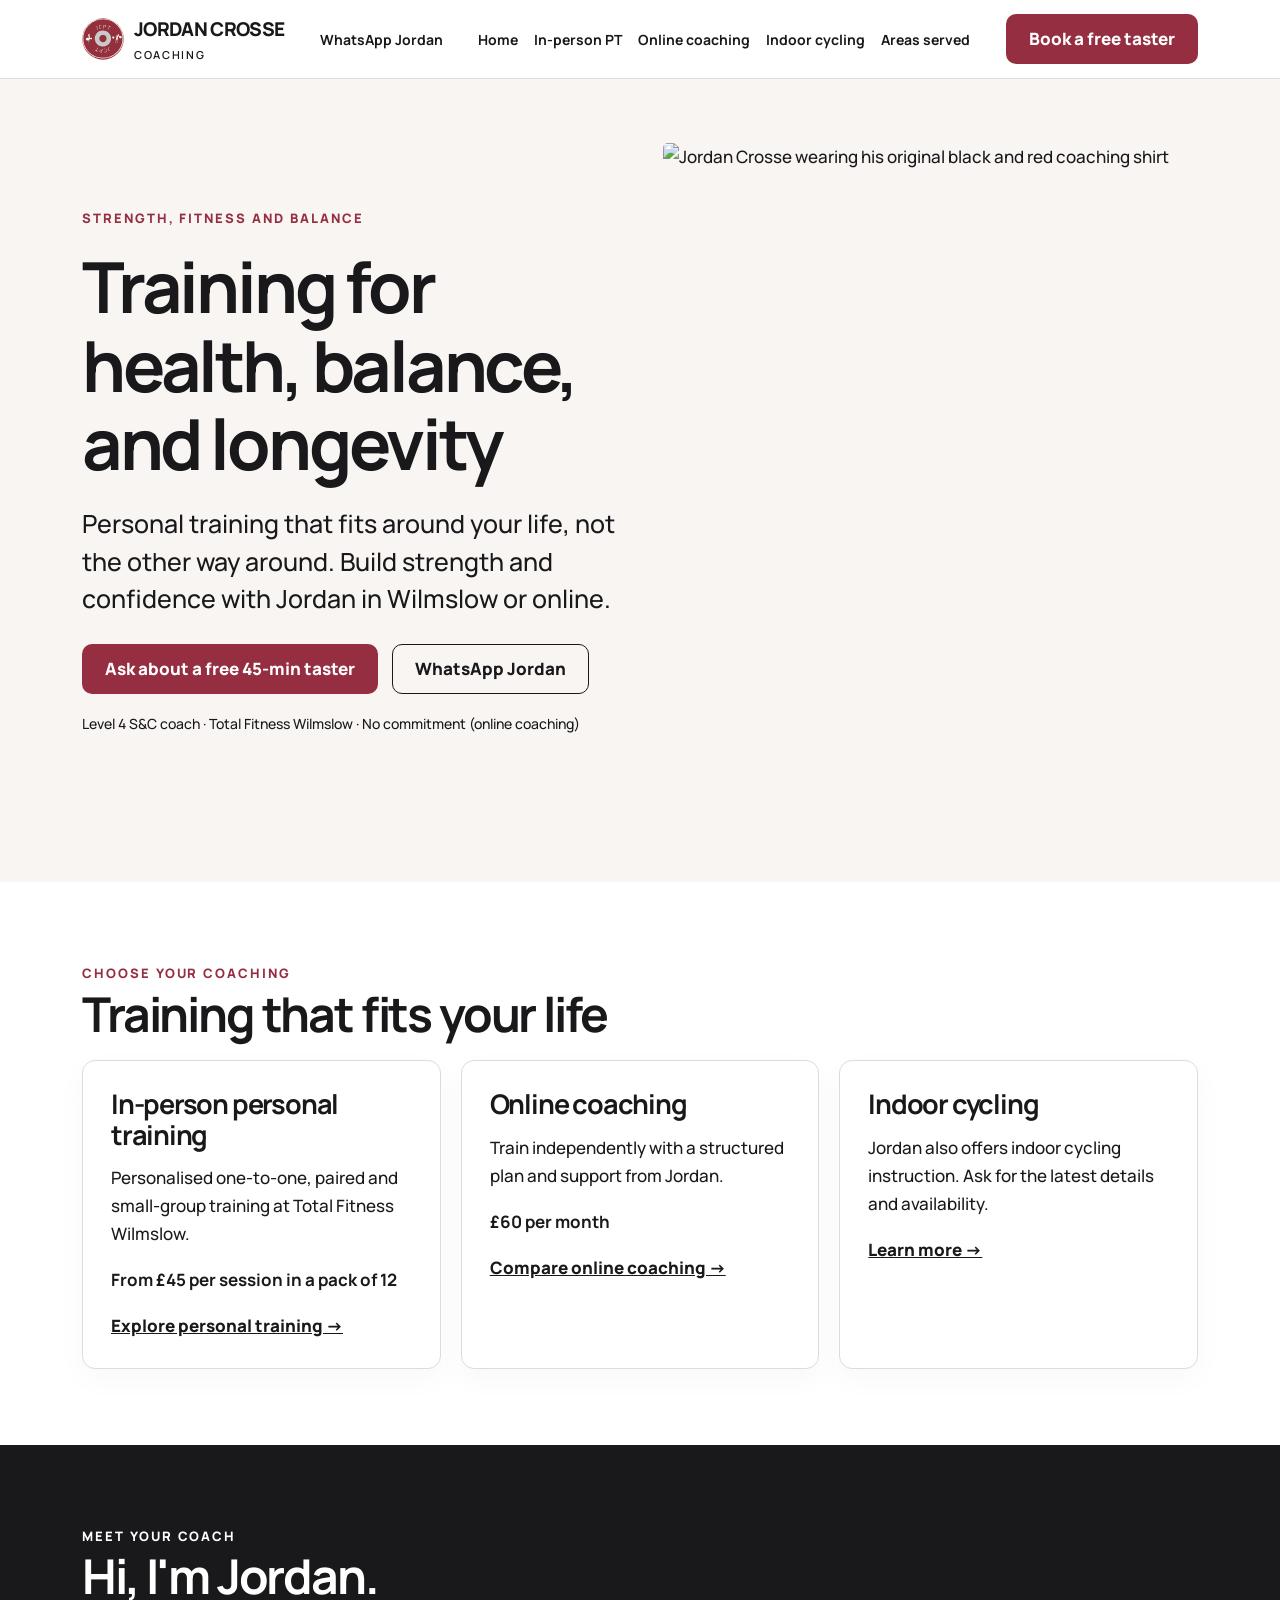
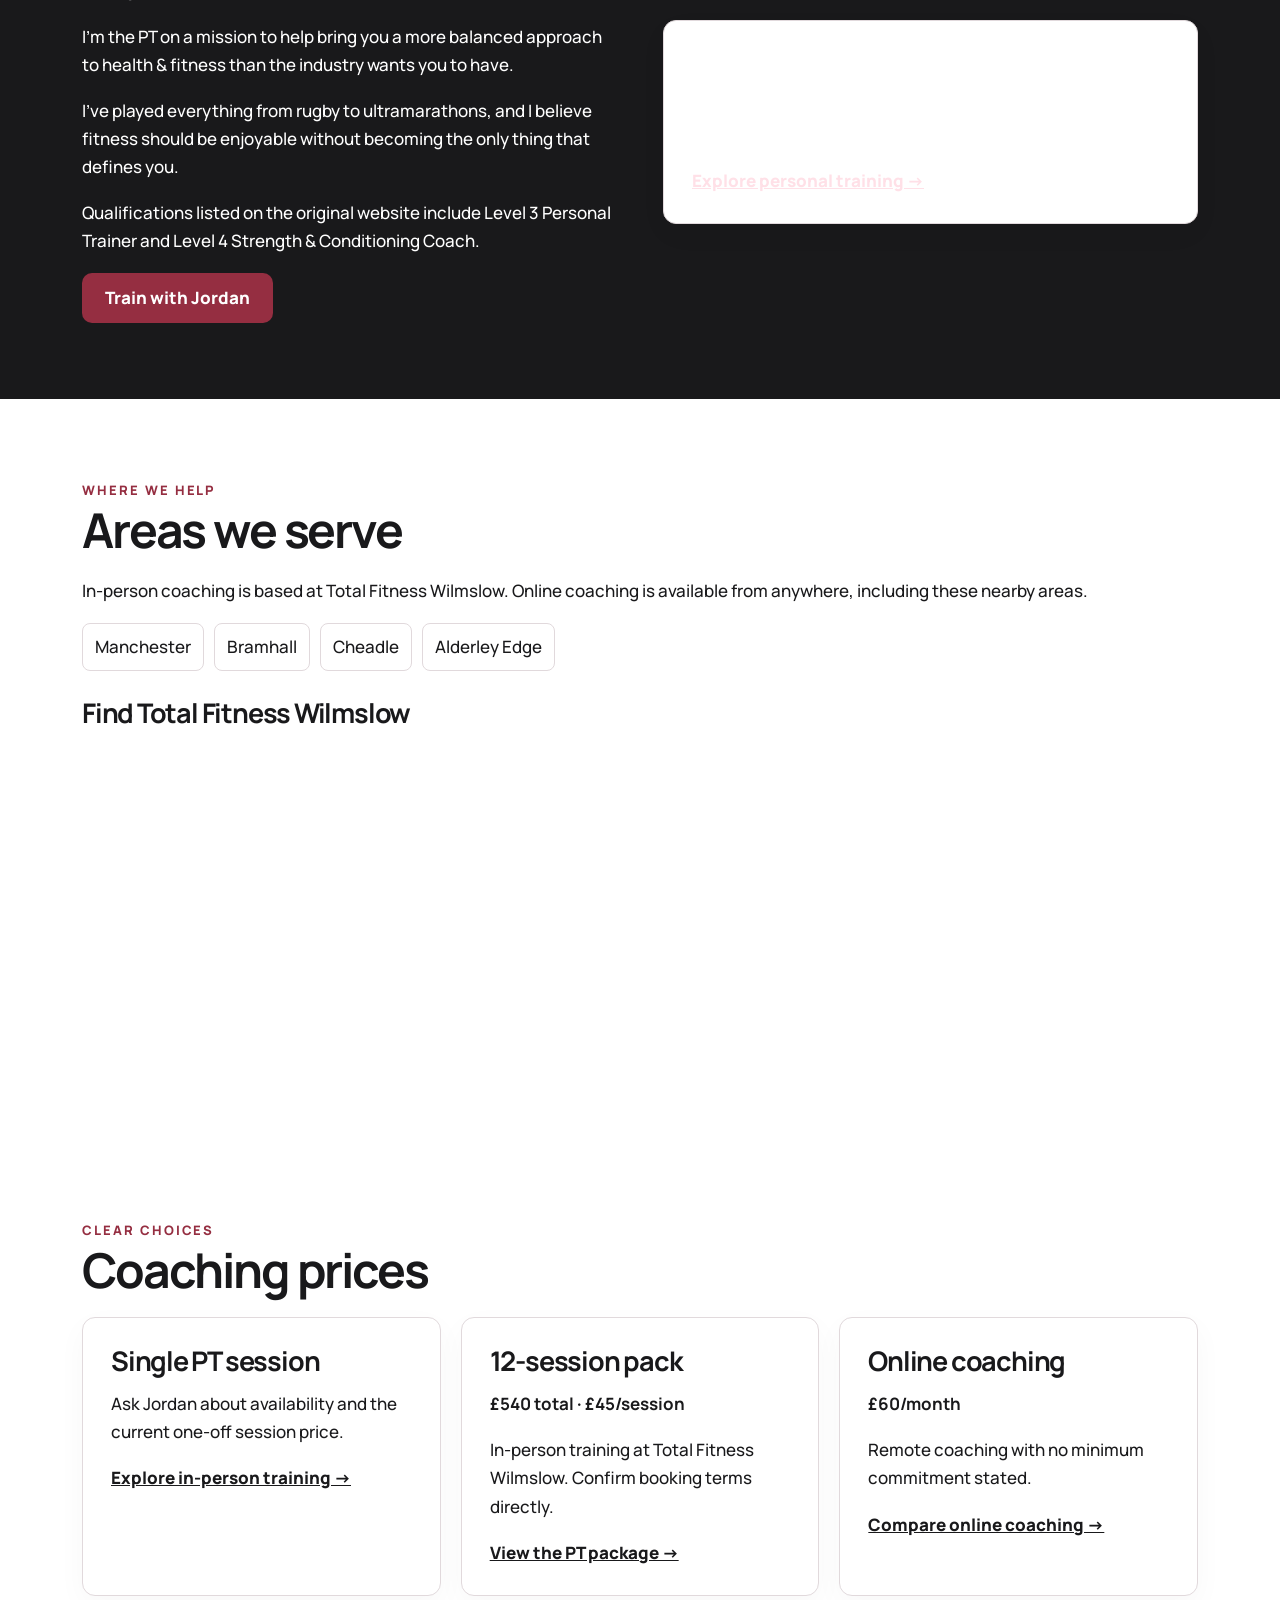
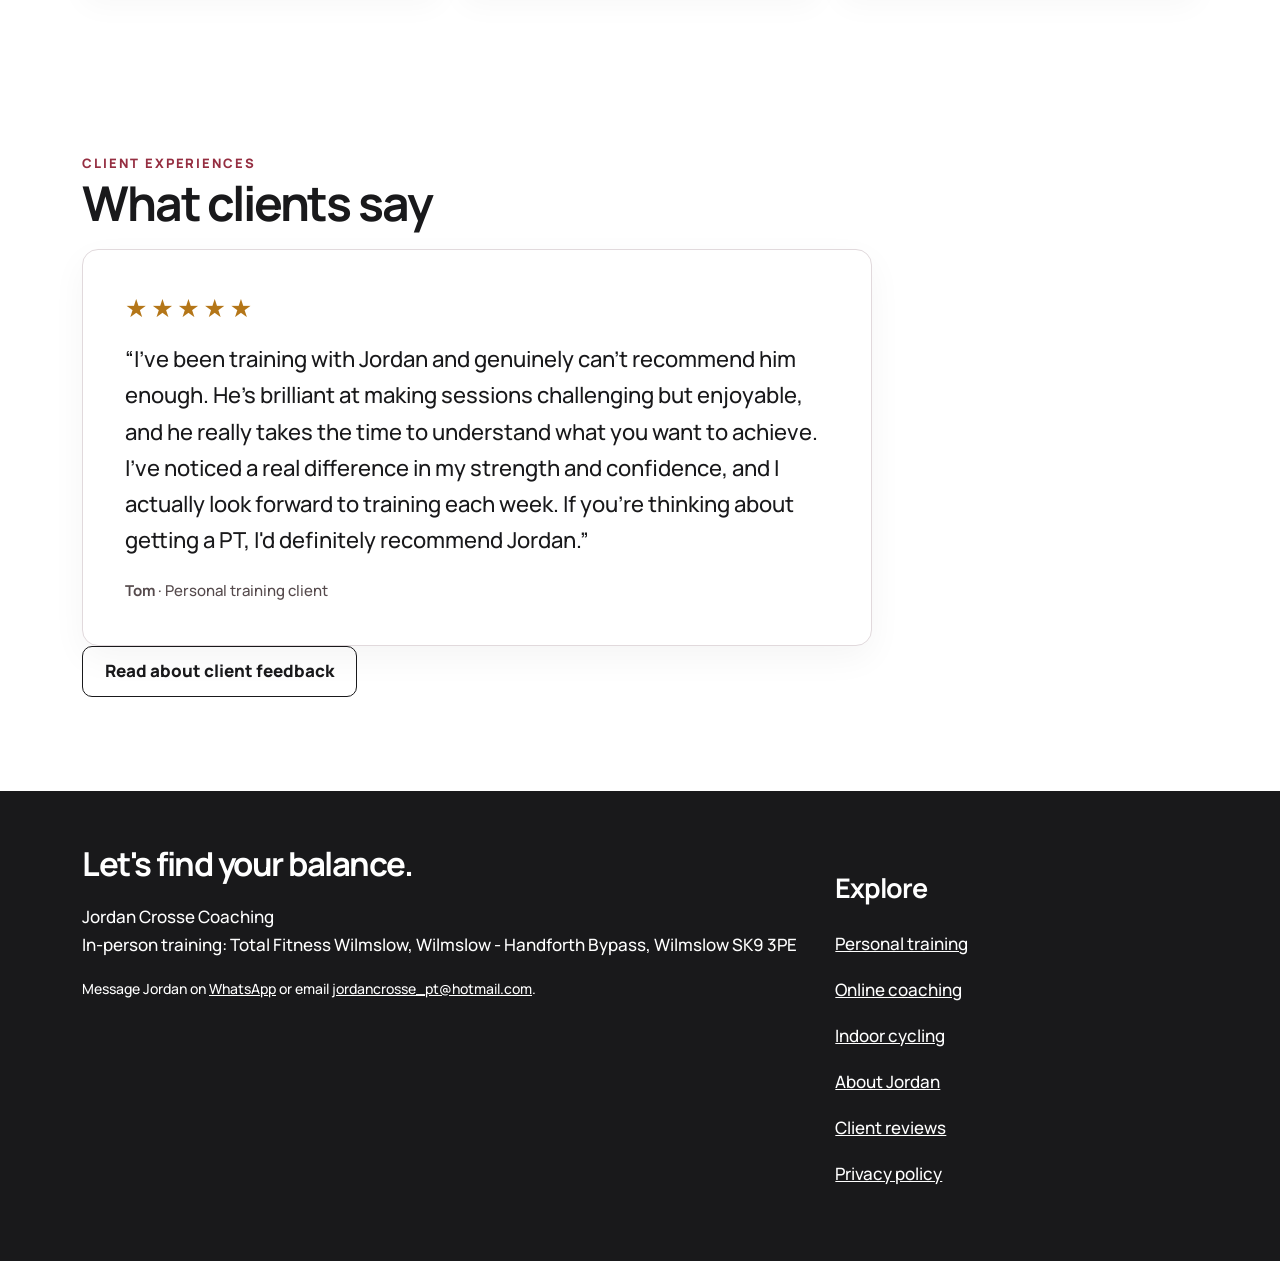
==== commit 3919a552: "Streamline online coaching journey around verified Everfit link, clean pricing and FAQ SEO" ====
--- a/index.html
+++ b/index.html
@@ -1 +1 @@
-<!doctype html><html lang="en-GB"><head><meta charset="utf-8"><meta name="viewport" content="width=device-width, initial-scale=1"><title>Personal Training in Wilmslow | Jordan Crosse Coaching</title><meta name="description" content="Balanced personal training in Wilmslow and online coaching across Manchester. Explore plans, prices and a free 45-minute PT taster."><meta name="theme-color" content="#952e41"><link rel="canonical" href="https://jordancrosse.co.uk/"><meta property="og:type" content="website"><meta property="og:title" content="Personal Training in Wilmslow | Jordan Crosse Coaching"><meta property="og:description" content="Balanced personal training in Wilmslow and online coaching across Manchester. Explore plans, prices and a free 45-minute PT taster."><meta property="og:url" content="https://jordancrosse.co.uk/"><meta name="twitter:card" content="summary_large_image"><meta property="og:image" content="https://jordancrosse.co.uk/cdn/shop/files/IMG_3901.jpg?v=1759500315&amp;width=1200"><meta name="twitter:title" content="Personal Training in Wilmslow | Jordan Crosse Coaching"><meta name="twitter:description" content="Balanced personal training in Wilmslow and online coaching across Manchester. Explore plans, prices and a free 45-minute PT taster."><meta name="twitter:image" content="https://jordancrosse.co.uk/cdn/shop/files/IMG_3901.jpg?v=1759500315&amp;width=1200"><script type="application/ld+json">{"@context":"https://schema.org","@graph":[{"@type":"LocalBusiness","name":"Jordan Crosse Coaching","url":"https://jordancrosse.co.uk/","areaServed":[{"@type":"Place","name":"Manchester"},{"@type":"Place","name":"Bramhall"},{"@type":"Place","name":"Cheadle"},{"@type":"Place","name":"Alderley Edge"}],"description":"Personal training at Total Fitness Wilmslow and online fitness coaching.","telephone":"+447478743023","email":"jordancrosse_pt@hotmail.com","address":{"@type":"PostalAddress","streetAddress":"Total Fitness Wilmslow, Wilmslow - Handforth Bypass","addressLocality":"Wilmslow","postalCode":"SK9 3PE","addressCountry":"GB"},"@id":"https://jordancrosse.co.uk/#business","image":"https://jordancrosse.co.uk/cdn/shop/files/IMG_3901.jpg?v=1759500315&width=1200","priceRange":"££","founder":{"@id":"https://jordancrosse.co.uk/#jordan"}},{"@type":"BreadcrumbList","itemListElement":[{"@type":"ListItem","position":1,"name":"Home","item":"https://jordancrosse.co.uk/"}]},{"@type":"Service","name":"Personal training in Wilmslow","provider":{"@id":"https://jordancrosse.co.uk/#business"},"areaServed":["Manchester","Bramhall","Cheadle","Alderley Edge"]},{"@type":"Person","@id":"https://jordancrosse.co.uk/#jordan","name":"Jordan Crosse","jobTitle":"Personal Trainer","hasCredential":[{"@type":"EducationalOccupationalCredential","name":"Level 3 Personal Trainer"},{"@type":"EducationalOccupationalCredential","name":"Level 4 Strength & Conditioning Coach"}],"worksFor":{"@id":"https://jordancrosse.co.uk/#business"}}]}</script><link rel="preconnect" href="https://fonts.googleapis.com"><link rel="preconnect" href="https://fonts.gstatic.com" crossorigin><link href="https://fonts.googleapis.com/css2?family=Manrope:wght@500;700;800&display=swap" rel="stylesheet"><link rel="stylesheet" href="/assets/site.css"></head><body><a class="skip" href="#main">Skip to content</a><header><nav class="nav" aria-label="Main navigation"><a class="brand" href="/" aria-label="Jordan Crosse Coaching home"><img src="/assets/jcpt-logo.svg" width="42" height="42" alt="JCPT weightlifting logo" style="width:42px;height:42px;object-fit:contain;flex-shrink:0"><span>JORDAN CROSSE<span style="display:block;font-size:11px;font-weight:600;letter-spacing:.15em">COACHING</span></span></a><a class="small" href="https://api.whatsapp.com/send?phone=447478743023&amp;text=Hi%20Jordan%2C%20I've%20been%20looking%20at%20your%20website%20and%20would%20like%20to%20learn%20more%20about%20your%20personal%20training%20and%20coaching%20services.%20Thanks!" target="_blank" rel="noopener" style="text-decoration:none;font-weight:700">WhatsApp Jordan</a><div class="navlinks"><a href="/">Home</a><a href="/in-person-pt/">In-person PT</a><a href="/online-coaching/">Online coaching</a><a href="/indoor-cycling/">Indoor cycling</a><a href="/#areas">Areas served</a></div><details class="mobile-menu"><summary aria-label="Navigation menu"><span class="hamburger" aria-hidden="true"><i></i><i></i><i></i></span></summary><div class="mobile-panel"><a href="/">Home</a><a href="/in-person-pt/">Personal training</a><a href="/online-coaching/">Online coaching</a><a href="/indoor-cycling/">Indoor cycling</a><a href="/#areas">Locations</a><a href="/about/">About Jordan</a><a href="/reviews/">Client reviews</a><a class="menu-whatsapp" href="https://api.whatsapp.com/send?phone=447478743023&amp;text=Hi%20Jordan%2C%20I%27ve%20been%20looking%20at%20your%20website%20and%20would%20like%20to%20learn%20more%20about%20your%20personal%20training%20and%20coaching%20services.%20Thanks%21" target="_blank" rel="noopener">Chat on WhatsApp →</a></div></details><a class="btn" href="https://wa.me/447478743023?text=Hi%20Jordan%2C%20I%27d%20like%20to%20book%20a%20free%2045-minute%20taster%20session.%20Could%20you%20let%20me%20know%20your%20availability%3F" target="_blank" rel="noopener">Book a free taster</a></nav></header><main id="main"><section class="hero"><div class="shell"><div class="split" style="gap:45px"><div><span class="eyebrow">Strength, fitness and balance</span><h1>Training for health, balance, and longevity</h1><p class="lead">Personal training that fits around your life, not the other way around. Build strength and confidence with Jordan in Wilmslow or online.</p><div class="actions"><a class="btn" href="https://wa.me/447478743023?text=Hi%20Jordan%2C%20I%27d%20like%20to%20book%20a%20free%2045-minute%20taster%20session.%20Could%20you%20let%20me%20know%20your%20availability%3F" target="_blank" rel="noopener">Ask about a free 45-min taster</a><a class="btn secondary" href="https://api.whatsapp.com/send?phone=447478743023&amp;text=Hi%20Jordan%2C%20I%27d%20like%20to%20learn%20more%20about%20your%20coaching%20services." target="_blank" rel="noopener">WhatsApp Jordan</a></div><p class="small">Level 4 S&amp;C coach · Total Fitness Wilmslow · No commitment (online coaching)</p></div><div><picture><source type="image/jpeg" srcset="https://jordancrosse.co.uk/cdn/shop/files/IMG_3901.jpg?v=1759500315&amp;width=800 800w, https://jordancrosse.co.uk/cdn/shop/files/IMG_3901.jpg?v=1759500315&amp;width=1200 1200w" sizes="(max-width:760px) 100vw, 50vw"><img src="https://jordancrosse.co.uk/cdn/shop/files/IMG_3901.jpg?v=1759500315&amp;width=1200"  width="600" height="600" alt="Jordan Crosse wearing his original black and red coaching shirt" fetchpriority="high" decoding="async" style="width:100%;height:auto;border-radius:5px;display:block"></picture></div></div></div></section><section class="section"><div class="shell"><span class="eyebrow">Choose your coaching</span><h2>Training that fits your life</h2><div class="grid"><article class="card"><h3>In-person personal training</h3><p>Personalised one-to-one, paired and small-group training at Total Fitness Wilmslow.</p><p><strong>From £45 per session in a pack of 12</strong></p><a href="/in-person-pt/">Explore personal training →</a></article><article class="card"><h3>Online coaching</h3><p>Training plans, nutrition guidance, check-ins and direct support wherever you train.</p><p><strong>£60 per month</strong></p><a href="/online-coaching/">Explore online coaching →</a></article><article class="card"><h3>Indoor cycling</h3><p>Jordan also offers indoor cycling instruction. Ask for the latest details and availability.</p><a href="/indoor-cycling/">Learn more →</a></article></div></div></section><section class="section muted meet-dark"><div class="shell split"><div><span class="eyebrow">Meet your coach</span><h2>Hi, I'm Jordan.</h2><p>I'm the PT on a mission to help bring you a more balanced approach to health & fitness than the industry wants you to have.</p><p>I've played everything from rugby to ultramarathons, and I believe fitness should be enjoyable without becoming the only thing that defines you.</p><p>Qualifications listed on the original website include Level 3 Personal Trainer and Level 4 Strength & Conditioning Coach.</p><a class="btn" href="/in-person-pt/">Train with Jordan</a></div><div class="card"><h3>What matters</h3><p>Enjoyable training, realistic routines and steady progress, with coaching built around your goals.</p><a href="/in-person-pt/">Explore personal training →</a></div></div></section><section class="section" id="areas"><div class="shell"><span class="eyebrow">Where we help</span><h2>Areas we serve</h2><p>In-person coaching is based at Total Fitness Wilmslow. Online coaching is available from anywhere, including these nearby areas.</p><div class="areas"><a href="/manchester/">Manchester</a><a href="/bramhall/">Bramhall</a><a href="/cheadle/">Cheadle</a><a href="/alderley-edge/">Alderley Edge</a></div><h3>Find Total Fitness Wilmslow</h3><iframe class="map" loading="lazy" title="Google Map showing Total Fitness Wilmslow" referrerpolicy="no-referrer-when-downgrade" src="https://www.google.com/maps?q=Total%20Fitness%20Wilmslow&output=embed"></iframe></div></section><section class="section" id="pricing"><div class="shell"><span class="eyebrow">Clear choices</span><h2>Coaching prices</h2><div class="grid"><article class="card"><h3>Single session</h3><p><strong>TODO: confirm price</strong></p><p>Ask Jordan for the current individual-session price and what is included.</p><a href="/in-person-pt/">Explore personal training →</a></article><article class="card"><h3>12-session pack</h3><p><strong>£540 total · £45/session</strong></p><p>In-person training at Total Fitness Wilmslow. Confirm booking terms directly.</p><a href="/in-person-pt/">View the PT package →</a></article><article class="card"><h3>Online coaching</h3><p><strong>£60/month</strong></p><p>Remote coaching with no minimum commitment stated.</p><a href="/online-coaching/">Explore online coaching →</a></article></div></div></section><section class="section" id="reviews"><div class="shell"><span class="eyebrow">Client experiences</span><h2>What clients say</h2><p><div class="review-feature"><div class="review-stars" aria-label="Decorative stars">★★★★★</div><blockquote><p>“I've been training with Jordan and genuinely can't recommend him enough. He's brilliant at making sessions challenging but enjoyable, and he really takes the time to understand what you want to achieve. I've noticed a real difference in my strength and confidence, and I actually look forward to training each week. If you're thinking about getting a PT, I'd definitely recommend Jordan.”</p></blockquote><p class="review-author"><strong>Tom</strong> · Personal training client</p></div></p><p><a class="btn secondary" href="/reviews/">Read about client feedback</a></p></div></section></main><footer><div class="shell footergrid"><div><h2 style="font-size:33px">Let's find your balance.</h2><p>Jordan Crosse Coaching<br>In-person training: Total Fitness Wilmslow, Wilmslow - Handforth Bypass, Wilmslow SK9 3PE</p><p class="small">Message Jordan on <a href="https://api.whatsapp.com/send?phone=447478743023&amp;text=Hi%20Jordan%2C%20I've%20been%20looking%20at%20your%20website%20and%20would%20like%20to%20learn%20more%20about%20your%20personal%20training%20and%20coaching%20services.%20Thanks!" target="_blank" rel="noopener">WhatsApp</a> or email <a href="mailto:jordancrosse_pt@hotmail.com">jordancrosse_pt@hotmail.com</a>.</p></div><div><h3>Explore</h3><p><a href="/in-person-pt/">Personal training</a></p><p><a href="/online-coaching/">Online coaching</a></p><p><a href="/indoor-cycling/">Indoor cycling</a></p><p><a href="/about/">About Jordan</a></p><p><a href="/reviews/">Client reviews</a></p><p><a href="/privacy/">Privacy policy</a></p></div></div></footer><div class="mobile-conversion" aria-label="Contact Jordan"><a href="https://wa.me/447478743023?text=Hi%20Jordan%2C%20I%27d%20like%20to%20book%20a%20free%2045-minute%20taster%20session.%20Could%20you%20let%20me%20know%20your%20availability%3F" target="_blank" rel="noopener">Book via WhatsApp</a><a href="https://api.whatsapp.com/send?phone=447478743023&amp;text=Hi%20Jordan%2C%20I%27d%20like%20to%20learn%20more%20about%20your%20coaching%20services." target="_blank" rel="noopener">WhatsApp</a></div><script>document.querySelectorAll(".mobile-menu .mobile-panel a").forEach(a=>a.addEventListener("click",()=>{const d=a.closest("details");if(d)d.open=false}));</script></body></html>+<!doctype html><html lang="en-GB"><head><meta charset="utf-8"><meta name="viewport" content="width=device-width, initial-scale=1"><title>Personal Training in Wilmslow | Jordan Crosse Coaching</title><meta name="description" content="Balanced personal training in Wilmslow and online coaching across Manchester. Explore plans, prices and a free 45-minute PT taster."><meta name="theme-color" content="#952e41"><link rel="canonical" href="https://jordancrosse.co.uk/"><meta property="og:type" content="website"><meta property="og:title" content="Personal Training in Wilmslow | Jordan Crosse Coaching"><meta property="og:description" content="Balanced personal training in Wilmslow and online coaching across Manchester. Explore plans, prices and a free 45-minute PT taster."><meta property="og:url" content="https://jordancrosse.co.uk/"><meta name="twitter:card" content="summary_large_image"><meta property="og:image" content="https://jordancrosse.co.uk/cdn/shop/files/IMG_3901.jpg?v=1759500315&amp;width=1200"><meta name="twitter:title" content="Personal Training in Wilmslow | Jordan Crosse Coaching"><meta name="twitter:description" content="Balanced personal training in Wilmslow and online coaching across Manchester. Explore plans, prices and a free 45-minute PT taster."><meta name="twitter:image" content="https://jordancrosse.co.uk/cdn/shop/files/IMG_3901.jpg?v=1759500315&amp;width=1200"><script type="application/ld+json">{"@context":"https://schema.org","@graph":[{"@type":"LocalBusiness","name":"Jordan Crosse Coaching","url":"https://jordancrosse.co.uk/","areaServed":[{"@type":"Place","name":"Manchester"},{"@type":"Place","name":"Bramhall"},{"@type":"Place","name":"Cheadle"},{"@type":"Place","name":"Alderley Edge"}],"description":"Personal training at Total Fitness Wilmslow and online fitness coaching.","telephone":"+447478743023","email":"jordancrosse_pt@hotmail.com","address":{"@type":"PostalAddress","streetAddress":"Total Fitness Wilmslow, Wilmslow - Handforth Bypass","addressLocality":"Wilmslow","postalCode":"SK9 3PE","addressCountry":"GB"},"@id":"https://jordancrosse.co.uk/#business","image":"https://jordancrosse.co.uk/cdn/shop/files/IMG_3901.jpg?v=1759500315&width=1200","priceRange":"££","founder":{"@id":"https://jordancrosse.co.uk/#jordan"}},{"@type":"BreadcrumbList","itemListElement":[{"@type":"ListItem","position":1,"name":"Home","item":"https://jordancrosse.co.uk/"}]},{"@type":"Service","name":"Personal training in Wilmslow","provider":{"@id":"https://jordancrosse.co.uk/#business"},"areaServed":["Manchester","Bramhall","Cheadle","Alderley Edge"]},{"@type":"Person","@id":"https://jordancrosse.co.uk/#jordan","name":"Jordan Crosse","jobTitle":"Personal Trainer","hasCredential":[{"@type":"EducationalOccupationalCredential","name":"Level 3 Personal Trainer"},{"@type":"EducationalOccupationalCredential","name":"Level 4 Strength & Conditioning Coach"}],"worksFor":{"@id":"https://jordancrosse.co.uk/#business"}}]}</script><link rel="preconnect" href="https://fonts.googleapis.com"><link rel="preconnect" href="https://fonts.gstatic.com" crossorigin><link href="https://fonts.googleapis.com/css2?family=Manrope:wght@500;700;800&display=swap" rel="stylesheet"><link rel="stylesheet" href="/assets/site.css"></head><body><a class="skip" href="#main">Skip to content</a><header><nav class="nav" aria-label="Main navigation"><a class="brand" href="/" aria-label="Jordan Crosse Coaching home"><img src="/assets/jcpt-logo.svg" width="42" height="42" alt="JCPT weightlifting logo" style="width:42px;height:42px;object-fit:contain;flex-shrink:0"><span>JORDAN CROSSE<span style="display:block;font-size:11px;font-weight:600;letter-spacing:.15em">COACHING</span></span></a><a class="small" href="https://api.whatsapp.com/send?phone=447478743023&amp;text=Hi%20Jordan%2C%20I've%20been%20looking%20at%20your%20website%20and%20would%20like%20to%20learn%20more%20about%20your%20personal%20training%20and%20coaching%20services.%20Thanks!" target="_blank" rel="noopener" style="text-decoration:none;font-weight:700">WhatsApp Jordan</a><div class="navlinks"><a href="/">Home</a><a href="/in-person-pt/">In-person PT</a><a href="/online-coaching/">Online coaching</a><a href="/indoor-cycling/">Indoor cycling</a><a href="/#areas">Areas served</a></div><details class="mobile-menu"><summary aria-label="Navigation menu"><span class="hamburger" aria-hidden="true"><i></i><i></i><i></i></span></summary><div class="mobile-panel"><a href="/">Home</a><a href="/in-person-pt/">Personal training</a><a href="/online-coaching/">Online coaching</a><a href="/indoor-cycling/">Indoor cycling</a><a href="/#areas">Locations</a><a href="/about/">About Jordan</a><a href="/reviews/">Client reviews</a><a class="menu-whatsapp" href="https://api.whatsapp.com/send?phone=447478743023&amp;text=Hi%20Jordan%2C%20I%27ve%20been%20looking%20at%20your%20website%20and%20would%20like%20to%20learn%20more%20about%20your%20personal%20training%20and%20coaching%20services.%20Thanks%21" target="_blank" rel="noopener">Chat on WhatsApp →</a></div></details><a class="btn" href="https://wa.me/447478743023?text=Hi%20Jordan%2C%20I%27d%20like%20to%20book%20a%20free%2045-minute%20taster%20session.%20Could%20you%20let%20me%20know%20your%20availability%3F" target="_blank" rel="noopener">Book a free taster</a></nav></header><main id="main"><section class="hero"><div class="shell"><div class="split" style="gap:45px"><div><span class="eyebrow">Strength, fitness and balance</span><h1>Training for health, balance, and longevity</h1><p class="lead">Personal training that fits around your life, not the other way around. Build strength and confidence with Jordan in Wilmslow or online.</p><div class="actions"><a class="btn" href="https://wa.me/447478743023?text=Hi%20Jordan%2C%20I%27d%20like%20to%20book%20a%20free%2045-minute%20taster%20session.%20Could%20you%20let%20me%20know%20your%20availability%3F" target="_blank" rel="noopener">Ask about a free 45-min taster</a><a class="btn secondary" href="https://api.whatsapp.com/send?phone=447478743023&amp;text=Hi%20Jordan%2C%20I%27d%20like%20to%20learn%20more%20about%20your%20coaching%20services." target="_blank" rel="noopener">WhatsApp Jordan</a></div><p class="small">Level 4 S&amp;C coach · Total Fitness Wilmslow · No commitment (online coaching)</p></div><div><picture><source type="image/jpeg" srcset="https://jordancrosse.co.uk/cdn/shop/files/IMG_3901.jpg?v=1759500315&amp;width=800 800w, https://jordancrosse.co.uk/cdn/shop/files/IMG_3901.jpg?v=1759500315&amp;width=1200 1200w" sizes="(max-width:760px) 100vw, 50vw"><img src="https://jordancrosse.co.uk/cdn/shop/files/IMG_3901.jpg?v=1759500315&amp;width=1200"  width="600" height="600" alt="Jordan Crosse wearing his original black and red coaching shirt" fetchpriority="high" decoding="async" style="width:100%;height:auto;border-radius:5px;display:block"></picture></div></div></div></section><section class="section"><div class="shell"><span class="eyebrow">Choose your coaching</span><h2>Training that fits your life</h2><div class="grid"><article class="card"><h3>In-person personal training</h3><p>Personalised one-to-one, paired and small-group training at Total Fitness Wilmslow.</p><p><strong>From £45 per session in a pack of 12</strong></p><a href="/in-person-pt/">Explore personal training →</a></article><article class="card"><h3>Online coaching</h3><p>Train independently with a structured plan and support from Jordan.</p><p><strong>£60 per month</strong></p><a href="/online-coaching/">Compare online coaching →</a></article><article class="card"><h3>Indoor cycling</h3><p>Jordan also offers indoor cycling instruction. Ask for the latest details and availability.</p><a href="/indoor-cycling/">Learn more →</a></article></div></div></section><section class="section muted meet-dark"><div class="shell split"><div><span class="eyebrow">Meet your coach</span><h2>Hi, I'm Jordan.</h2><p>I'm the PT on a mission to help bring you a more balanced approach to health & fitness than the industry wants you to have.</p><p>I've played everything from rugby to ultramarathons, and I believe fitness should be enjoyable without becoming the only thing that defines you.</p><p>Qualifications listed on the original website include Level 3 Personal Trainer and Level 4 Strength & Conditioning Coach.</p><a class="btn" href="/in-person-pt/">Train with Jordan</a></div><div class="card"><h3>What matters</h3><p>Enjoyable training, realistic routines and steady progress, with coaching built around your goals.</p><a href="/in-person-pt/">Explore personal training →</a></div></div></section><section class="section" id="areas"><div class="shell"><span class="eyebrow">Where we help</span><h2>Areas we serve</h2><p>In-person coaching is based at Total Fitness Wilmslow. Online coaching is available from anywhere, including these nearby areas.</p><div class="areas"><a href="/manchester/">Manchester</a><a href="/bramhall/">Bramhall</a><a href="/cheadle/">Cheadle</a><a href="/alderley-edge/">Alderley Edge</a></div><h3>Find Total Fitness Wilmslow</h3><iframe class="map" loading="lazy" title="Google Map showing Total Fitness Wilmslow" referrerpolicy="no-referrer-when-downgrade" src="https://www.google.com/maps?q=Total%20Fitness%20Wilmslow&output=embed"></iframe></div></section><section class="section" id="pricing"><div class="shell"><span class="eyebrow">Clear choices</span><h2>Coaching prices</h2><div class="grid"><article class="card"><h3>Single PT session</h3><p>Ask Jordan about availability and the current one-off session price.</p><a href="/in-person-pt/">Explore in-person training →</a></article><article class="card"><h3>12-session pack</h3><p><strong>£540 total · £45/session</strong></p><p>In-person training at Total Fitness Wilmslow. Confirm booking terms directly.</p><a href="/in-person-pt/">View the PT package →</a></article><article class="card"><h3>Online coaching</h3><p><strong>£60/month</strong></p><p>Remote coaching with no minimum commitment stated.</p><a href="/online-coaching/">Compare online coaching →</a></article></div></div></section><section class="section" id="reviews"><div class="shell"><span class="eyebrow">Client experiences</span><h2>What clients say</h2><div class="review-feature"><div class="review-stars" aria-label="Decorative stars">★★★★★</div><blockquote><p>“I've been training with Jordan and genuinely can't recommend him enough. He's brilliant at making sessions challenging but enjoyable, and he really takes the time to understand what you want to achieve. I've noticed a real difference in my strength and confidence, and I actually look forward to training each week. If you're thinking about getting a PT, I'd definitely recommend Jordan.”</p></blockquote><p class="review-author"><strong>Tom</strong> · Personal training client</p></div><p><a class="btn secondary" href="/reviews/">Read about client feedback</a></p></div></section></main><footer><div class="shell footergrid"><div><h2 style="font-size:33px">Let's find your balance.</h2><p>Jordan Crosse Coaching<br>In-person training: Total Fitness Wilmslow, Wilmslow - Handforth Bypass, Wilmslow SK9 3PE</p><p class="small">Message Jordan on <a href="https://api.whatsapp.com/send?phone=447478743023&amp;text=Hi%20Jordan%2C%20I've%20been%20looking%20at%20your%20website%20and%20would%20like%20to%20learn%20more%20about%20your%20personal%20training%20and%20coaching%20services.%20Thanks!" target="_blank" rel="noopener">WhatsApp</a> or email <a href="mailto:jordancrosse_pt@hotmail.com">jordancrosse_pt@hotmail.com</a>.</p></div><div><h3>Explore</h3><p><a href="/in-person-pt/">Personal training</a></p><p><a href="/online-coaching/">Online coaching</a></p><p><a href="/indoor-cycling/">Indoor cycling</a></p><p><a href="/about/">About Jordan</a></p><p><a href="/reviews/">Client reviews</a></p><p><a href="/privacy/">Privacy policy</a></p></div></div></footer><div class="mobile-conversion" aria-label="Contact Jordan"><a href="https://wa.me/447478743023?text=Hi%20Jordan%2C%20I%27d%20like%20to%20book%20a%20free%2045-minute%20taster%20session.%20Could%20you%20let%20me%20know%20your%20availability%3F" target="_blank" rel="noopener">Book via WhatsApp</a><a href="https://api.whatsapp.com/send?phone=447478743023&amp;text=Hi%20Jordan%2C%20I%27d%20like%20to%20learn%20more%20about%20your%20coaching%20services." target="_blank" rel="noopener">WhatsApp</a></div><script>document.querySelectorAll(".mobile-menu .mobile-panel a").forEach(a=>a.addEventListener("click",()=>{const d=a.closest("details");if(d)d.open=false}));</script></body></html>
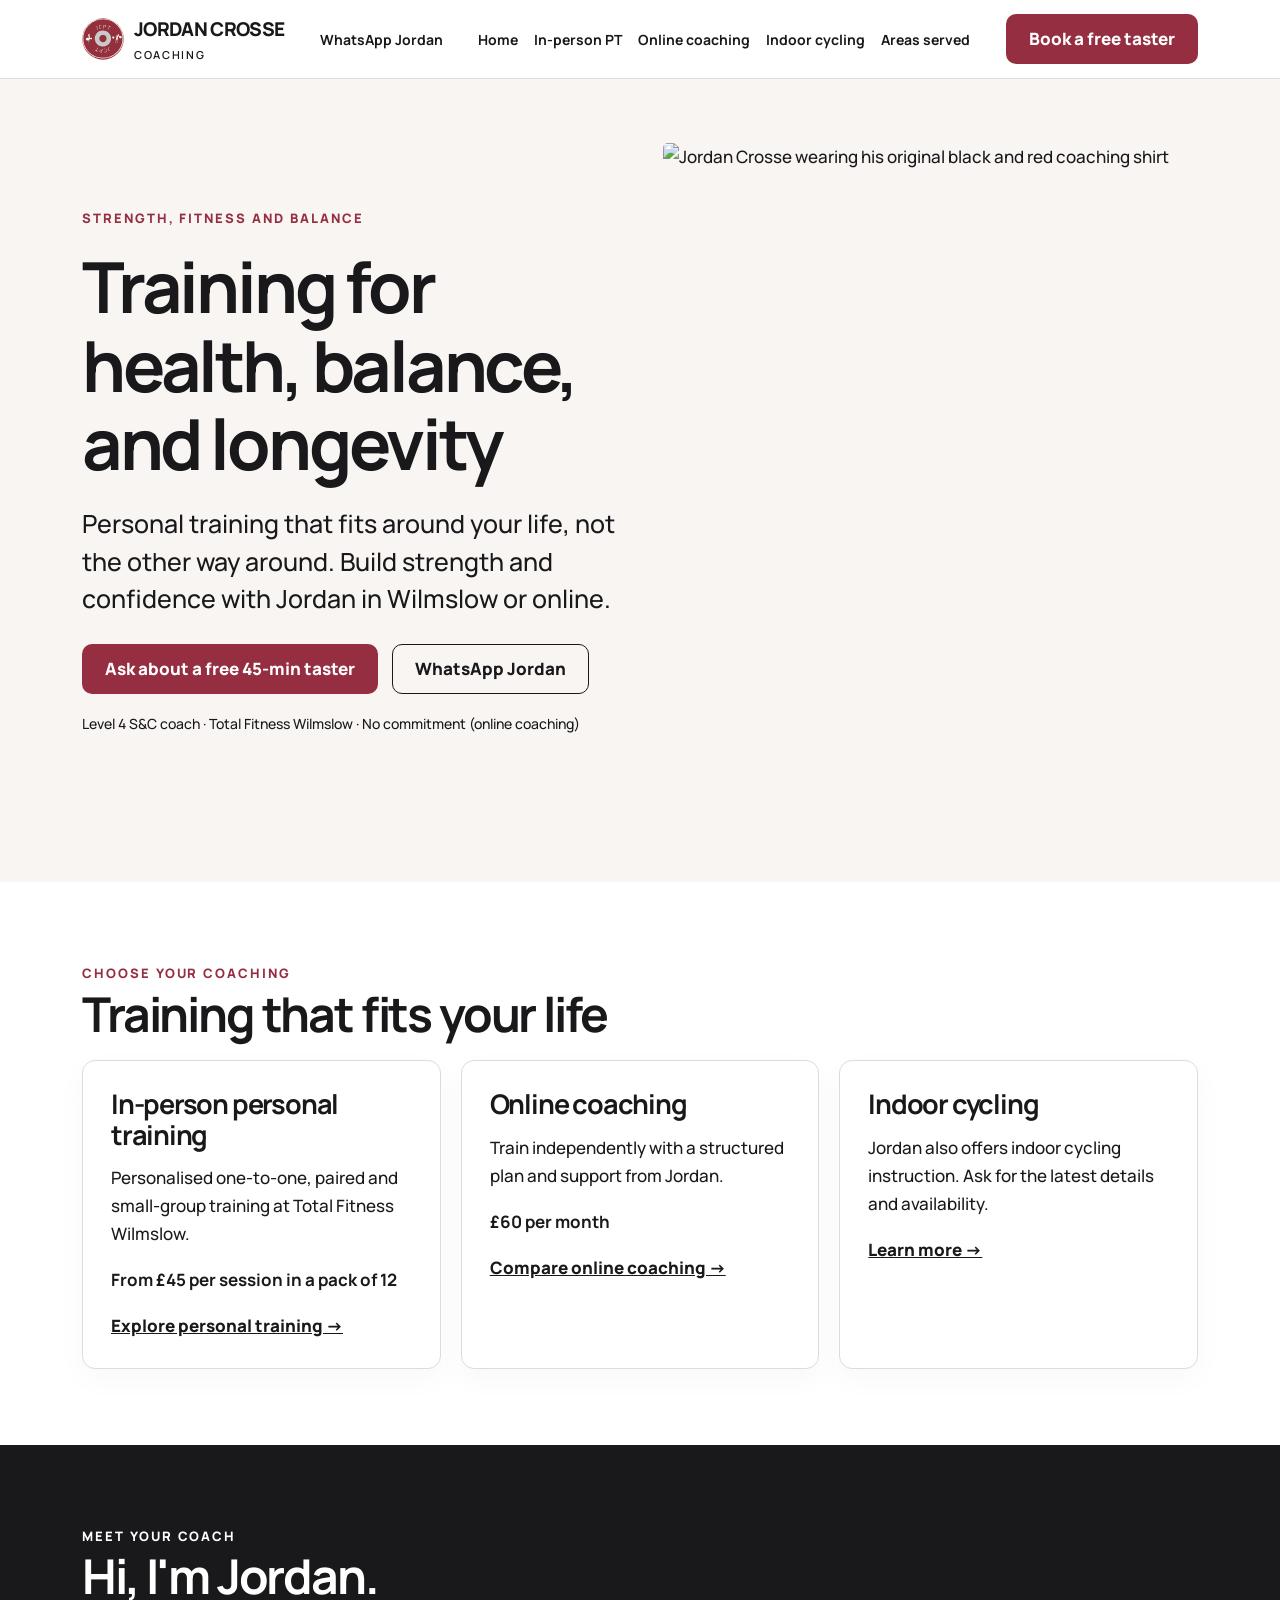
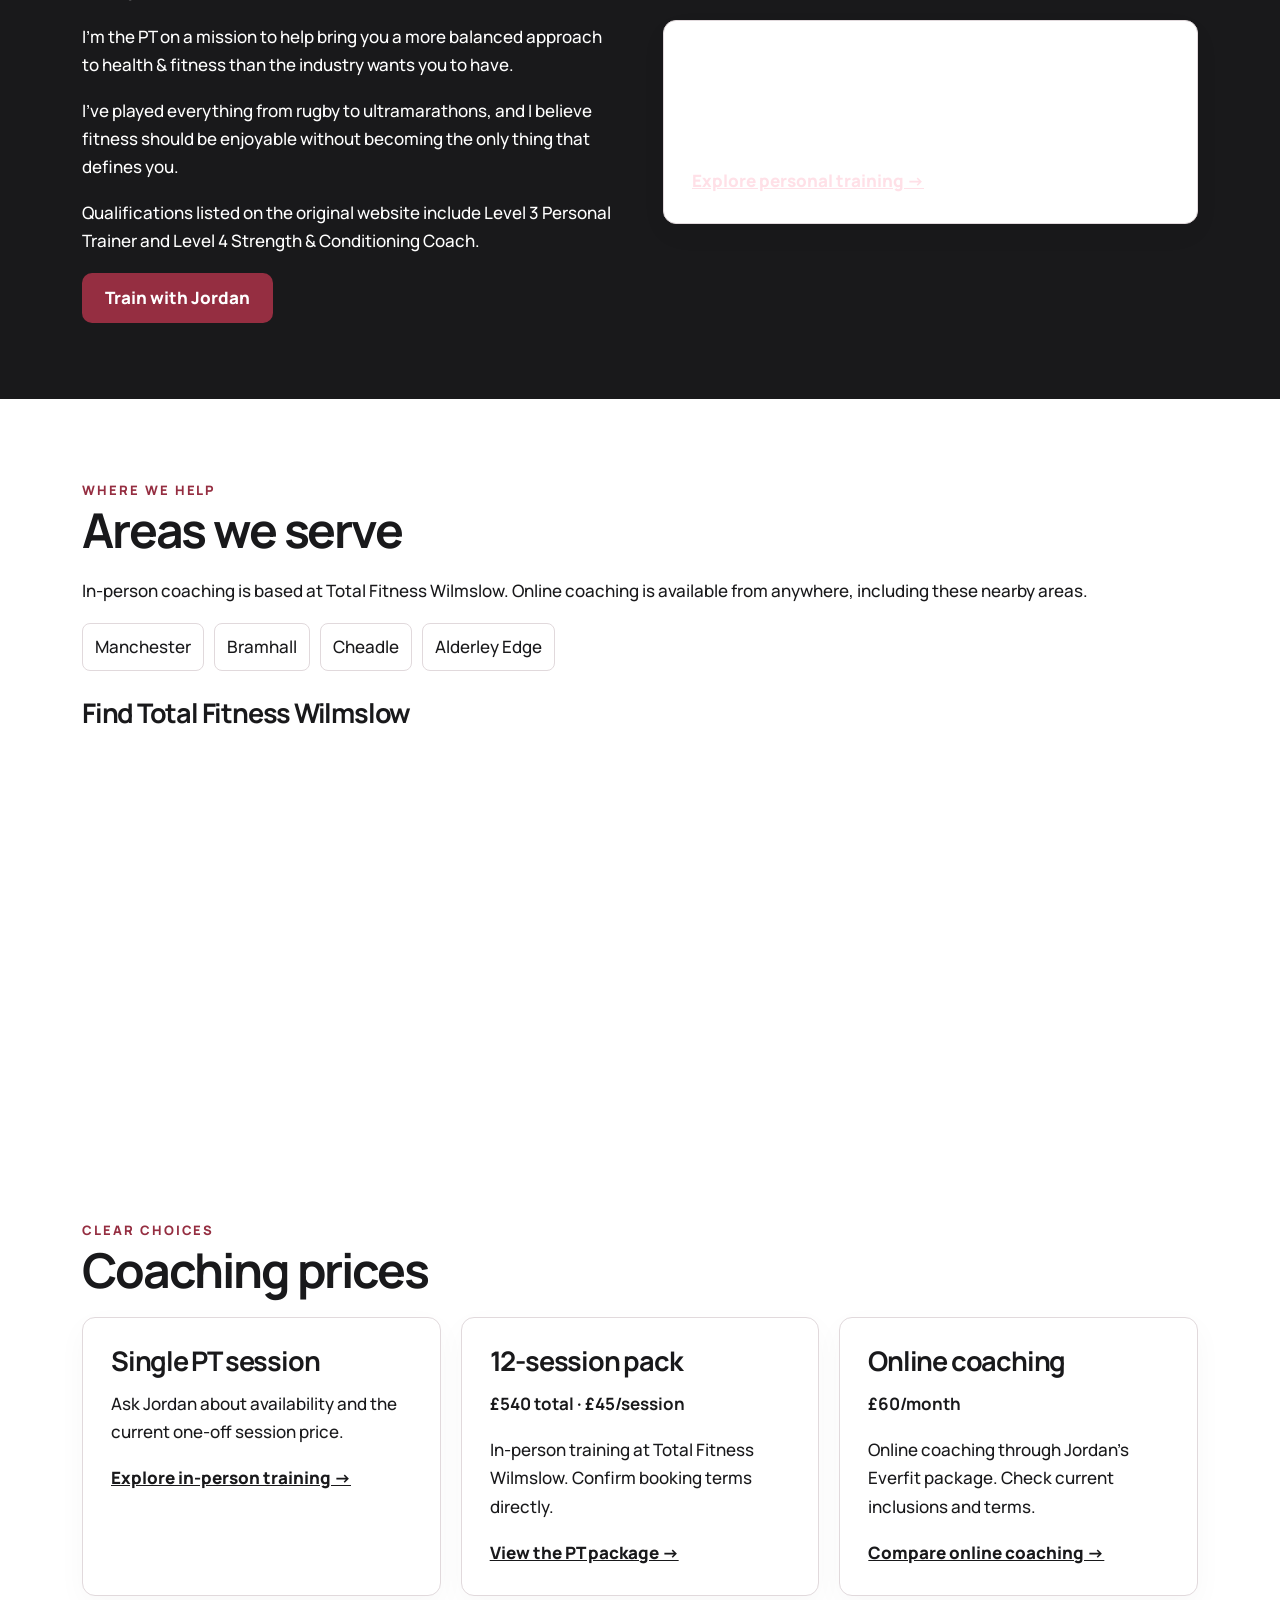
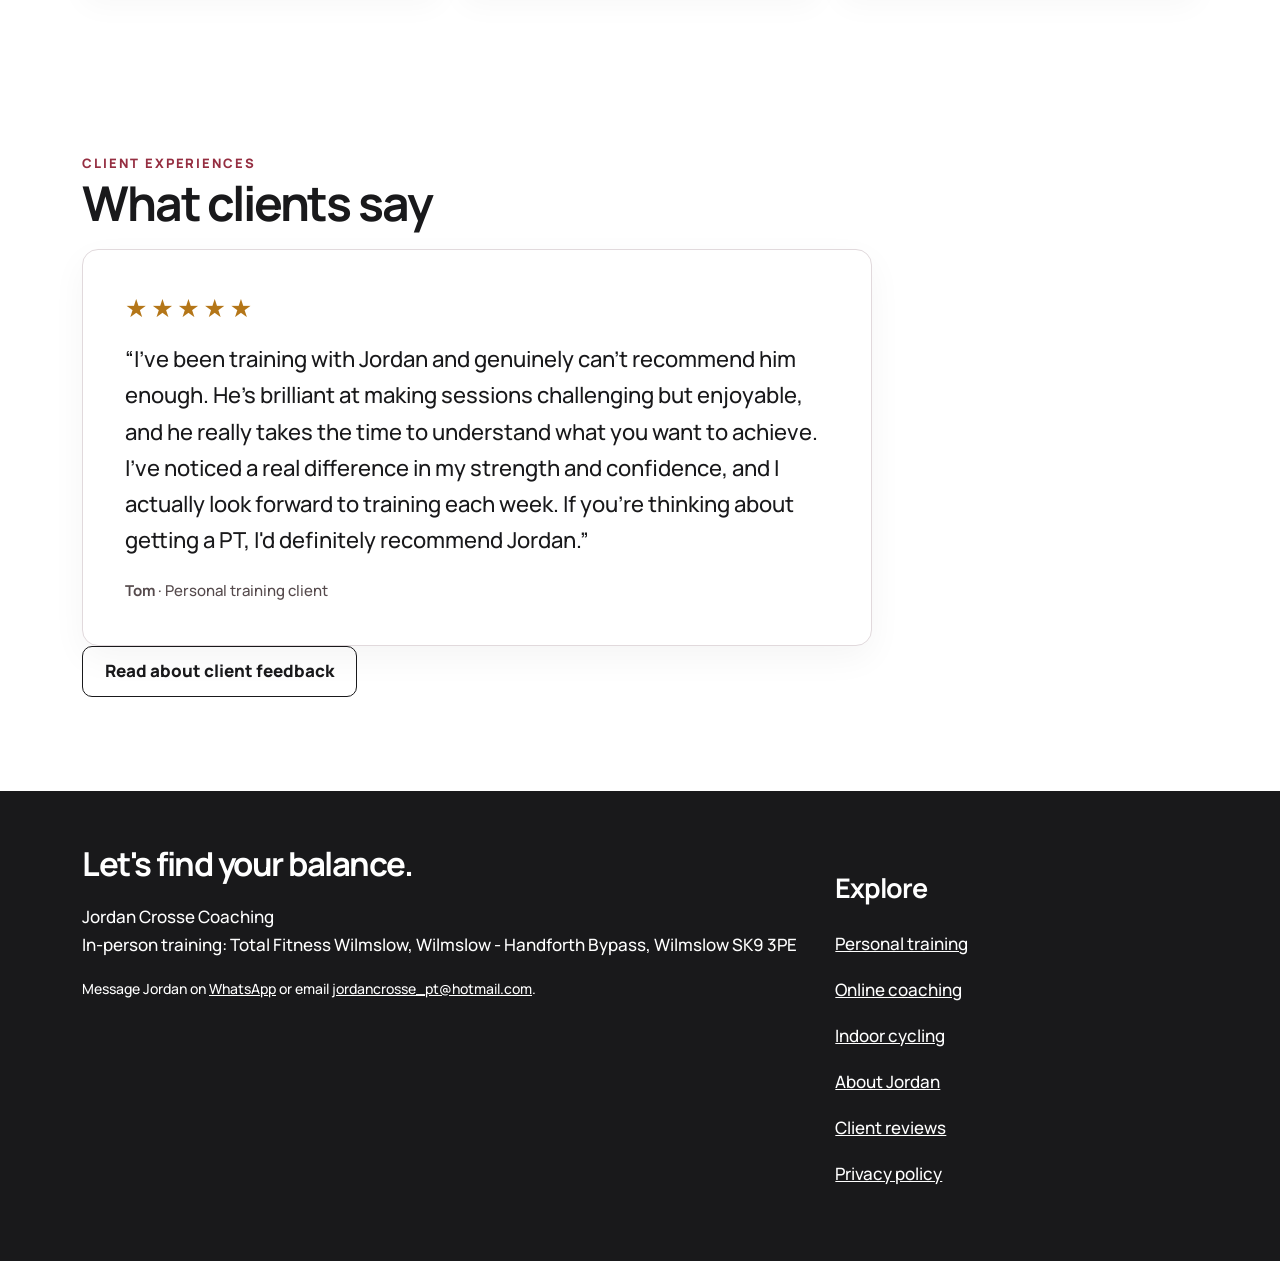
==== commit a830fa74: "Improve LocalBusiness entity consistency and About content without unverified claims" ====
--- a/index.html
+++ b/index.html
@@ -1 +1 @@
-<!doctype html><html lang="en-GB"><head><meta charset="utf-8"><meta name="viewport" content="width=device-width, initial-scale=1"><title>Personal Training in Wilmslow | Jordan Crosse Coaching</title><meta name="description" content="Balanced personal training in Wilmslow and online coaching across Manchester. Explore plans, prices and a free 45-minute PT taster."><meta name="theme-color" content="#952e41"><link rel="canonical" href="https://jordancrosse.co.uk/"><meta property="og:type" content="website"><meta property="og:title" content="Personal Training in Wilmslow | Jordan Crosse Coaching"><meta property="og:description" content="Balanced personal training in Wilmslow and online coaching across Manchester. Explore plans, prices and a free 45-minute PT taster."><meta property="og:url" content="https://jordancrosse.co.uk/"><meta name="twitter:card" content="summary_large_image"><meta property="og:image" content="https://jordancrosse.co.uk/cdn/shop/files/IMG_3901.jpg?v=1759500315&amp;width=1200"><meta name="twitter:title" content="Personal Training in Wilmslow | Jordan Crosse Coaching"><meta name="twitter:description" content="Balanced personal training in Wilmslow and online coaching across Manchester. Explore plans, prices and a free 45-minute PT taster."><meta name="twitter:image" content="https://jordancrosse.co.uk/cdn/shop/files/IMG_3901.jpg?v=1759500315&amp;width=1200"><script type="application/ld+json">{"@context":"https://schema.org","@graph":[{"@type":"LocalBusiness","name":"Jordan Crosse Coaching","url":"https://jordancrosse.co.uk/","areaServed":[{"@type":"Place","name":"Manchester"},{"@type":"Place","name":"Bramhall"},{"@type":"Place","name":"Cheadle"},{"@type":"Place","name":"Alderley Edge"}],"description":"Personal training at Total Fitness Wilmslow and online fitness coaching.","telephone":"+447478743023","email":"jordancrosse_pt@hotmail.com","address":{"@type":"PostalAddress","streetAddress":"Total Fitness Wilmslow, Wilmslow - Handforth Bypass","addressLocality":"Wilmslow","postalCode":"SK9 3PE","addressCountry":"GB"},"@id":"https://jordancrosse.co.uk/#business","image":"https://jordancrosse.co.uk/cdn/shop/files/IMG_3901.jpg?v=1759500315&width=1200","priceRange":"££","founder":{"@id":"https://jordancrosse.co.uk/#jordan"}},{"@type":"BreadcrumbList","itemListElement":[{"@type":"ListItem","position":1,"name":"Home","item":"https://jordancrosse.co.uk/"}]},{"@type":"Service","name":"Personal training in Wilmslow","provider":{"@id":"https://jordancrosse.co.uk/#business"},"areaServed":["Manchester","Bramhall","Cheadle","Alderley Edge"]},{"@type":"Person","@id":"https://jordancrosse.co.uk/#jordan","name":"Jordan Crosse","jobTitle":"Personal Trainer","hasCredential":[{"@type":"EducationalOccupationalCredential","name":"Level 3 Personal Trainer"},{"@type":"EducationalOccupationalCredential","name":"Level 4 Strength & Conditioning Coach"}],"worksFor":{"@id":"https://jordancrosse.co.uk/#business"}}]}</script><link rel="preconnect" href="https://fonts.googleapis.com"><link rel="preconnect" href="https://fonts.gstatic.com" crossorigin><link href="https://fonts.googleapis.com/css2?family=Manrope:wght@500;700;800&display=swap" rel="stylesheet"><link rel="stylesheet" href="/assets/site.css"></head><body><a class="skip" href="#main">Skip to content</a><header><nav class="nav" aria-label="Main navigation"><a class="brand" href="/" aria-label="Jordan Crosse Coaching home"><img src="/assets/jcpt-logo.svg" width="42" height="42" alt="JCPT weightlifting logo" style="width:42px;height:42px;object-fit:contain;flex-shrink:0"><span>JORDAN CROSSE<span style="display:block;font-size:11px;font-weight:600;letter-spacing:.15em">COACHING</span></span></a><a class="small" href="https://api.whatsapp.com/send?phone=447478743023&amp;text=Hi%20Jordan%2C%20I've%20been%20looking%20at%20your%20website%20and%20would%20like%20to%20learn%20more%20about%20your%20personal%20training%20and%20coaching%20services.%20Thanks!" target="_blank" rel="noopener" style="text-decoration:none;font-weight:700">WhatsApp Jordan</a><div class="navlinks"><a href="/">Home</a><a href="/in-person-pt/">In-person PT</a><a href="/online-coaching/">Online coaching</a><a href="/indoor-cycling/">Indoor cycling</a><a href="/#areas">Areas served</a></div><details class="mobile-menu"><summary aria-label="Navigation menu"><span class="hamburger" aria-hidden="true"><i></i><i></i><i></i></span></summary><div class="mobile-panel"><a href="/">Home</a><a href="/in-person-pt/">Personal training</a><a href="/online-coaching/">Online coaching</a><a href="/indoor-cycling/">Indoor cycling</a><a href="/#areas">Locations</a><a href="/about/">About Jordan</a><a href="/reviews/">Client reviews</a><a class="menu-whatsapp" href="https://api.whatsapp.com/send?phone=447478743023&amp;text=Hi%20Jordan%2C%20I%27ve%20been%20looking%20at%20your%20website%20and%20would%20like%20to%20learn%20more%20about%20your%20personal%20training%20and%20coaching%20services.%20Thanks%21" target="_blank" rel="noopener">Chat on WhatsApp →</a></div></details><a class="btn" href="https://wa.me/447478743023?text=Hi%20Jordan%2C%20I%27d%20like%20to%20book%20a%20free%2045-minute%20taster%20session.%20Could%20you%20let%20me%20know%20your%20availability%3F" target="_blank" rel="noopener">Book a free taster</a></nav></header><main id="main"><section class="hero"><div class="shell"><div class="split" style="gap:45px"><div><span class="eyebrow">Strength, fitness and balance</span><h1>Training for health, balance, and longevity</h1><p class="lead">Personal training that fits around your life, not the other way around. Build strength and confidence with Jordan in Wilmslow or online.</p><div class="actions"><a class="btn" href="https://wa.me/447478743023?text=Hi%20Jordan%2C%20I%27d%20like%20to%20book%20a%20free%2045-minute%20taster%20session.%20Could%20you%20let%20me%20know%20your%20availability%3F" target="_blank" rel="noopener">Ask about a free 45-min taster</a><a class="btn secondary" href="https://api.whatsapp.com/send?phone=447478743023&amp;text=Hi%20Jordan%2C%20I%27d%20like%20to%20learn%20more%20about%20your%20coaching%20services." target="_blank" rel="noopener">WhatsApp Jordan</a></div><p class="small">Level 4 S&amp;C coach · Total Fitness Wilmslow · No commitment (online coaching)</p></div><div><picture><source type="image/jpeg" srcset="https://jordancrosse.co.uk/cdn/shop/files/IMG_3901.jpg?v=1759500315&amp;width=800 800w, https://jordancrosse.co.uk/cdn/shop/files/IMG_3901.jpg?v=1759500315&amp;width=1200 1200w" sizes="(max-width:760px) 100vw, 50vw"><img src="https://jordancrosse.co.uk/cdn/shop/files/IMG_3901.jpg?v=1759500315&amp;width=1200"  width="600" height="600" alt="Jordan Crosse wearing his original black and red coaching shirt" fetchpriority="high" decoding="async" style="width:100%;height:auto;border-radius:5px;display:block"></picture></div></div></div></section><section class="section"><div class="shell"><span class="eyebrow">Choose your coaching</span><h2>Training that fits your life</h2><div class="grid"><article class="card"><h3>In-person personal training</h3><p>Personalised one-to-one, paired and small-group training at Total Fitness Wilmslow.</p><p><strong>From £45 per session in a pack of 12</strong></p><a href="/in-person-pt/">Explore personal training →</a></article><article class="card"><h3>Online coaching</h3><p>Train independently with a structured plan and support from Jordan.</p><p><strong>£60 per month</strong></p><a href="/online-coaching/">Compare online coaching →</a></article><article class="card"><h3>Indoor cycling</h3><p>Jordan also offers indoor cycling instruction. Ask for the latest details and availability.</p><a href="/indoor-cycling/">Learn more →</a></article></div></div></section><section class="section muted meet-dark"><div class="shell split"><div><span class="eyebrow">Meet your coach</span><h2>Hi, I'm Jordan.</h2><p>I'm the PT on a mission to help bring you a more balanced approach to health & fitness than the industry wants you to have.</p><p>I've played everything from rugby to ultramarathons, and I believe fitness should be enjoyable without becoming the only thing that defines you.</p><p>Qualifications listed on the original website include Level 3 Personal Trainer and Level 4 Strength & Conditioning Coach.</p><a class="btn" href="/in-person-pt/">Train with Jordan</a></div><div class="card"><h3>What matters</h3><p>Enjoyable training, realistic routines and steady progress, with coaching built around your goals.</p><a href="/in-person-pt/">Explore personal training →</a></div></div></section><section class="section" id="areas"><div class="shell"><span class="eyebrow">Where we help</span><h2>Areas we serve</h2><p>In-person coaching is based at Total Fitness Wilmslow. Online coaching is available from anywhere, including these nearby areas.</p><div class="areas"><a href="/manchester/">Manchester</a><a href="/bramhall/">Bramhall</a><a href="/cheadle/">Cheadle</a><a href="/alderley-edge/">Alderley Edge</a></div><h3>Find Total Fitness Wilmslow</h3><iframe class="map" loading="lazy" title="Google Map showing Total Fitness Wilmslow" referrerpolicy="no-referrer-when-downgrade" src="https://www.google.com/maps?q=Total%20Fitness%20Wilmslow&output=embed"></iframe></div></section><section class="section" id="pricing"><div class="shell"><span class="eyebrow">Clear choices</span><h2>Coaching prices</h2><div class="grid"><article class="card"><h3>Single PT session</h3><p>Ask Jordan about availability and the current one-off session price.</p><a href="/in-person-pt/">Explore in-person training →</a></article><article class="card"><h3>12-session pack</h3><p><strong>£540 total · £45/session</strong></p><p>In-person training at Total Fitness Wilmslow. Confirm booking terms directly.</p><a href="/in-person-pt/">View the PT package →</a></article><article class="card"><h3>Online coaching</h3><p><strong>£60/month</strong></p><p>Remote coaching with no minimum commitment stated.</p><a href="/online-coaching/">Compare online coaching →</a></article></div></div></section><section class="section" id="reviews"><div class="shell"><span class="eyebrow">Client experiences</span><h2>What clients say</h2><div class="review-feature"><div class="review-stars" aria-label="Decorative stars">★★★★★</div><blockquote><p>“I've been training with Jordan and genuinely can't recommend him enough. He's brilliant at making sessions challenging but enjoyable, and he really takes the time to understand what you want to achieve. I've noticed a real difference in my strength and confidence, and I actually look forward to training each week. If you're thinking about getting a PT, I'd definitely recommend Jordan.”</p></blockquote><p class="review-author"><strong>Tom</strong> · Personal training client</p></div><p><a class="btn secondary" href="/reviews/">Read about client feedback</a></p></div></section></main><footer><div class="shell footergrid"><div><h2 style="font-size:33px">Let's find your balance.</h2><p>Jordan Crosse Coaching<br>In-person training: Total Fitness Wilmslow, Wilmslow - Handforth Bypass, Wilmslow SK9 3PE</p><p class="small">Message Jordan on <a href="https://api.whatsapp.com/send?phone=447478743023&amp;text=Hi%20Jordan%2C%20I've%20been%20looking%20at%20your%20website%20and%20would%20like%20to%20learn%20more%20about%20your%20personal%20training%20and%20coaching%20services.%20Thanks!" target="_blank" rel="noopener">WhatsApp</a> or email <a href="mailto:jordancrosse_pt@hotmail.com">jordancrosse_pt@hotmail.com</a>.</p></div><div><h3>Explore</h3><p><a href="/in-person-pt/">Personal training</a></p><p><a href="/online-coaching/">Online coaching</a></p><p><a href="/indoor-cycling/">Indoor cycling</a></p><p><a href="/about/">About Jordan</a></p><p><a href="/reviews/">Client reviews</a></p><p><a href="/privacy/">Privacy policy</a></p></div></div></footer><div class="mobile-conversion" aria-label="Contact Jordan"><a href="https://wa.me/447478743023?text=Hi%20Jordan%2C%20I%27d%20like%20to%20book%20a%20free%2045-minute%20taster%20session.%20Could%20you%20let%20me%20know%20your%20availability%3F" target="_blank" rel="noopener">Book via WhatsApp</a><a href="https://api.whatsapp.com/send?phone=447478743023&amp;text=Hi%20Jordan%2C%20I%27d%20like%20to%20learn%20more%20about%20your%20coaching%20services." target="_blank" rel="noopener">WhatsApp</a></div><script>document.querySelectorAll(".mobile-menu .mobile-panel a").forEach(a=>a.addEventListener("click",()=>{const d=a.closest("details");if(d)d.open=false}));</script></body></html>+<!doctype html><html lang="en-GB"><head><meta charset="utf-8"><meta name="viewport" content="width=device-width, initial-scale=1"><title>Personal Training in Wilmslow | Jordan Crosse Coaching</title><meta name="description" content="Balanced personal training in Wilmslow and online coaching across Manchester. Explore plans, prices and a free 45-minute PT taster."><meta name="theme-color" content="#952e41"><link rel="canonical" href="https://jordancrosse.co.uk/"><meta property="og:type" content="website"><meta property="og:title" content="Personal Training in Wilmslow | Jordan Crosse Coaching"><meta property="og:description" content="Balanced personal training in Wilmslow and online coaching across Manchester. Explore plans, prices and a free 45-minute PT taster."><meta property="og:url" content="https://jordancrosse.co.uk/"><meta name="twitter:card" content="summary_large_image"><meta property="og:image" content="https://jordancrosse.co.uk/cdn/shop/files/IMG_3901.jpg?v=1759500315&amp;width=1200"><meta name="twitter:title" content="Personal Training in Wilmslow | Jordan Crosse Coaching"><meta name="twitter:description" content="Balanced personal training in Wilmslow and online coaching across Manchester. Explore plans, prices and a free 45-minute PT taster."><meta name="twitter:image" content="https://jordancrosse.co.uk/cdn/shop/files/IMG_3901.jpg?v=1759500315&amp;width=1200"><script type="application/ld+json">{"@context":"https://schema.org","@graph":[{"@type":"LocalBusiness","name":"Jordan Crosse Coaching","url":"https://jordancrosse.co.uk/","areaServed":[{"@type":"Place","name":"Manchester"},{"@type":"Place","name":"Bramhall"},{"@type":"Place","name":"Cheadle"},{"@type":"Place","name":"Alderley Edge"}],"description":"Personal training at Total Fitness Wilmslow and online coaching with Jordan Crosse.","telephone":"+447478743023","email":"jordancrosse_pt@hotmail.com","address":{"@type":"PostalAddress","streetAddress":"Total Fitness Wilmslow, Wilmslow - Handforth Bypass","addressLocality":"Wilmslow","postalCode":"SK9 3PE","addressCountry":"GB"},"@id":"https://jordancrosse.co.uk/#business","image":"https://jordancrosse.co.uk/cdn/shop/files/IMG_3901.jpg?v=1759500315&width=1200","priceRange":"££","founder":{"@id":"https://jordancrosse.co.uk/#jordan"},"logo":"https://jordancrosse.co.uk/assets/jcpt-logo.svg"},{"@type":"BreadcrumbList","itemListElement":[{"@type":"ListItem","position":1,"name":"Home","item":"https://jordancrosse.co.uk/"}]},{"@type":"Service","name":"Personal training in Wilmslow","provider":{"@id":"https://jordancrosse.co.uk/#business"},"areaServed":["Manchester","Bramhall","Cheadle","Alderley Edge"]},{"@type":"Person","@id":"https://jordancrosse.co.uk/#jordan","name":"Jordan Crosse","jobTitle":"Personal Trainer","hasCredential":[{"@type":"EducationalOccupationalCredential","name":"Level 3 Personal Trainer"},{"@type":"EducationalOccupationalCredential","name":"Level 4 Strength & Conditioning Coach"}],"worksFor":{"@id":"https://jordancrosse.co.uk/#business"}}]}</script><link rel="preconnect" href="https://fonts.googleapis.com"><link rel="preconnect" href="https://fonts.gstatic.com" crossorigin><link href="https://fonts.googleapis.com/css2?family=Manrope:wght@500;700;800&display=swap" rel="stylesheet"><link rel="stylesheet" href="/assets/site.css"></head><body><a class="skip" href="#main">Skip to content</a><header><nav class="nav" aria-label="Main navigation"><a class="brand" href="/" aria-label="Jordan Crosse Coaching home"><img src="/assets/jcpt-logo.svg" width="42" height="42" alt="JCPT weightlifting logo" style="width:42px;height:42px;object-fit:contain;flex-shrink:0"><span>JORDAN CROSSE<span style="display:block;font-size:11px;font-weight:600;letter-spacing:.15em">COACHING</span></span></a><a class="small" href="https://api.whatsapp.com/send?phone=447478743023&amp;text=Hi%20Jordan%2C%20I've%20been%20looking%20at%20your%20website%20and%20would%20like%20to%20learn%20more%20about%20your%20personal%20training%20and%20coaching%20services.%20Thanks!" target="_blank" rel="noopener" style="text-decoration:none;font-weight:700">WhatsApp Jordan</a><div class="navlinks"><a href="/">Home</a><a href="/in-person-pt/">In-person PT</a><a href="/online-coaching/">Online coaching</a><a href="/indoor-cycling/">Indoor cycling</a><a href="/#areas">Areas served</a></div><details class="mobile-menu"><summary aria-label="Navigation menu"><span class="hamburger" aria-hidden="true"><i></i><i></i><i></i></span></summary><div class="mobile-panel"><a href="/">Home</a><a href="/in-person-pt/">Personal training</a><a href="/online-coaching/">Online coaching</a><a href="/indoor-cycling/">Indoor cycling</a><a href="/#areas">Locations</a><a href="/about/">About Jordan</a><a href="/reviews/">Client reviews</a><a class="menu-whatsapp" href="https://api.whatsapp.com/send?phone=447478743023&amp;text=Hi%20Jordan%2C%20I%27ve%20been%20looking%20at%20your%20website%20and%20would%20like%20to%20learn%20more%20about%20your%20personal%20training%20and%20coaching%20services.%20Thanks%21" target="_blank" rel="noopener">Chat on WhatsApp →</a></div></details><a class="btn" href="https://wa.me/447478743023?text=Hi%20Jordan%2C%20I%27d%20like%20to%20book%20a%20free%2045-minute%20taster%20session.%20Could%20you%20let%20me%20know%20your%20availability%3F" target="_blank" rel="noopener">Book a free taster</a></nav></header><main id="main"><section class="hero"><div class="shell"><div class="split" style="gap:45px"><div><span class="eyebrow">Strength, fitness and balance</span><h1>Training for health, balance, and longevity</h1><p class="lead">Personal training that fits around your life, not the other way around. Build strength and confidence with Jordan in Wilmslow or online.</p><div class="actions"><a class="btn" href="https://wa.me/447478743023?text=Hi%20Jordan%2C%20I%27d%20like%20to%20book%20a%20free%2045-minute%20taster%20session.%20Could%20you%20let%20me%20know%20your%20availability%3F" target="_blank" rel="noopener">Ask about a free 45-min taster</a><a class="btn secondary" href="https://api.whatsapp.com/send?phone=447478743023&amp;text=Hi%20Jordan%2C%20I%27d%20like%20to%20learn%20more%20about%20your%20coaching%20services." target="_blank" rel="noopener">WhatsApp Jordan</a></div><p class="small">Level 4 S&amp;C coach · Total Fitness Wilmslow · No commitment (online coaching)</p></div><div><picture><source type="image/jpeg" srcset="https://jordancrosse.co.uk/cdn/shop/files/IMG_3901.jpg?v=1759500315&amp;width=800 800w, https://jordancrosse.co.uk/cdn/shop/files/IMG_3901.jpg?v=1759500315&amp;width=1200 1200w" sizes="(max-width:760px) 100vw, 50vw"><img src="https://jordancrosse.co.uk/cdn/shop/files/IMG_3901.jpg?v=1759500315&amp;width=1200"  width="600" height="600" alt="Jordan Crosse wearing his original black and red coaching shirt" fetchpriority="high" decoding="async" style="width:100%;height:auto;border-radius:5px;display:block"></picture></div></div></div></section><section class="section"><div class="shell"><span class="eyebrow">Choose your coaching</span><h2>Training that fits your life</h2><div class="grid"><article class="card"><h3>In-person personal training</h3><p>Personalised one-to-one, paired and small-group training at Total Fitness Wilmslow.</p><p><strong>From £45 per session in a pack of 12</strong></p><a href="/in-person-pt/">Explore personal training →</a></article><article class="card"><h3>Online coaching</h3><p>Train independently with a structured plan and support from Jordan.</p><p><strong>£60 per month</strong></p><a href="/online-coaching/">Compare online coaching →</a></article><article class="card"><h3>Indoor cycling</h3><p>Jordan also offers indoor cycling instruction. Ask for the latest details and availability.</p><a href="/indoor-cycling/">Learn more →</a></article></div></div></section><section class="section muted meet-dark"><div class="shell split"><div><span class="eyebrow">Meet your coach</span><h2>Hi, I'm Jordan.</h2><p>I'm the PT on a mission to help bring you a more balanced approach to health & fitness than the industry wants you to have.</p><p>I've played everything from rugby to ultramarathons, and I believe fitness should be enjoyable without becoming the only thing that defines you.</p><p>Qualifications listed on the original website include Level 3 Personal Trainer and Level 4 Strength & Conditioning Coach.</p><a class="btn" href="/in-person-pt/">Train with Jordan</a></div><div class="card"><h3>What matters</h3><p>Enjoyable training, realistic routines and steady progress, with coaching built around your goals.</p><a href="/in-person-pt/">Explore personal training →</a></div></div></section><section class="section" id="areas"><div class="shell"><span class="eyebrow">Where we help</span><h2>Areas we serve</h2><p>In-person coaching is based at Total Fitness Wilmslow. Online coaching is available from anywhere, including these nearby areas.</p><div class="areas"><a href="/manchester/">Manchester</a><a href="/bramhall/">Bramhall</a><a href="/cheadle/">Cheadle</a><a href="/alderley-edge/">Alderley Edge</a></div><h3>Find Total Fitness Wilmslow</h3><iframe class="map" loading="lazy" title="Google Map showing Total Fitness Wilmslow" referrerpolicy="no-referrer-when-downgrade" src="https://www.google.com/maps?q=Total%20Fitness%20Wilmslow&output=embed"></iframe></div></section><section class="section" id="pricing"><div class="shell"><span class="eyebrow">Clear choices</span><h2>Coaching prices</h2><div class="grid"><article class="card"><h3>Single PT session</h3><p>Ask Jordan about availability and the current one-off session price.</p><a href="/in-person-pt/">Explore in-person training →</a></article><article class="card"><h3>12-session pack</h3><p><strong>£540 total · £45/session</strong></p><p>In-person training at Total Fitness Wilmslow. Confirm booking terms directly.</p><a href="/in-person-pt/">View the PT package →</a></article><article class="card"><h3>Online coaching</h3><p><strong>£60/month</strong></p><p>Online coaching through Jordan’s Everfit package. Check current inclusions and terms.</p><a href="/online-coaching/">Compare online coaching →</a></article></div></div></section><section class="section" id="reviews"><div class="shell"><span class="eyebrow">Client experiences</span><h2>What clients say</h2><div class="review-feature"><div class="review-stars" aria-label="Decorative stars">★★★★★</div><blockquote><p>“I've been training with Jordan and genuinely can't recommend him enough. He's brilliant at making sessions challenging but enjoyable, and he really takes the time to understand what you want to achieve. I've noticed a real difference in my strength and confidence, and I actually look forward to training each week. If you're thinking about getting a PT, I'd definitely recommend Jordan.”</p></blockquote><p class="review-author"><strong>Tom</strong> · Personal training client</p></div><p><a class="btn secondary" href="/reviews/">Read about client feedback</a></p></div></section></main><footer><div class="shell footergrid"><div><h2 style="font-size:33px">Let's find your balance.</h2><p>Jordan Crosse Coaching<br>In-person training: Total Fitness Wilmslow, Wilmslow - Handforth Bypass, Wilmslow SK9 3PE</p><p class="small">Message Jordan on <a href="https://api.whatsapp.com/send?phone=447478743023&amp;text=Hi%20Jordan%2C%20I've%20been%20looking%20at%20your%20website%20and%20would%20like%20to%20learn%20more%20about%20your%20personal%20training%20and%20coaching%20services.%20Thanks!" target="_blank" rel="noopener">WhatsApp</a> or email <a href="mailto:jordancrosse_pt@hotmail.com">jordancrosse_pt@hotmail.com</a>.</p></div><div><h3>Explore</h3><p><a href="/in-person-pt/">Personal training</a></p><p><a href="/online-coaching/">Online coaching</a></p><p><a href="/indoor-cycling/">Indoor cycling</a></p><p><a href="/about/">About Jordan</a></p><p><a href="/reviews/">Client reviews</a></p><p><a href="/privacy/">Privacy policy</a></p></div></div></footer><div class="mobile-conversion" aria-label="Contact Jordan"><a href="https://wa.me/447478743023?text=Hi%20Jordan%2C%20I%27d%20like%20to%20book%20a%20free%2045-minute%20taster%20session.%20Could%20you%20let%20me%20know%20your%20availability%3F" target="_blank" rel="noopener">Book via WhatsApp</a><a href="https://api.whatsapp.com/send?phone=447478743023&amp;text=Hi%20Jordan%2C%20I%27d%20like%20to%20learn%20more%20about%20your%20coaching%20services." target="_blank" rel="noopener">WhatsApp</a></div><script>document.querySelectorAll(".mobile-menu .mobile-panel a").forEach(a=>a.addEventListener("click",()=>{const d=a.closest("details");if(d)d.open=false}));</script></body></html>
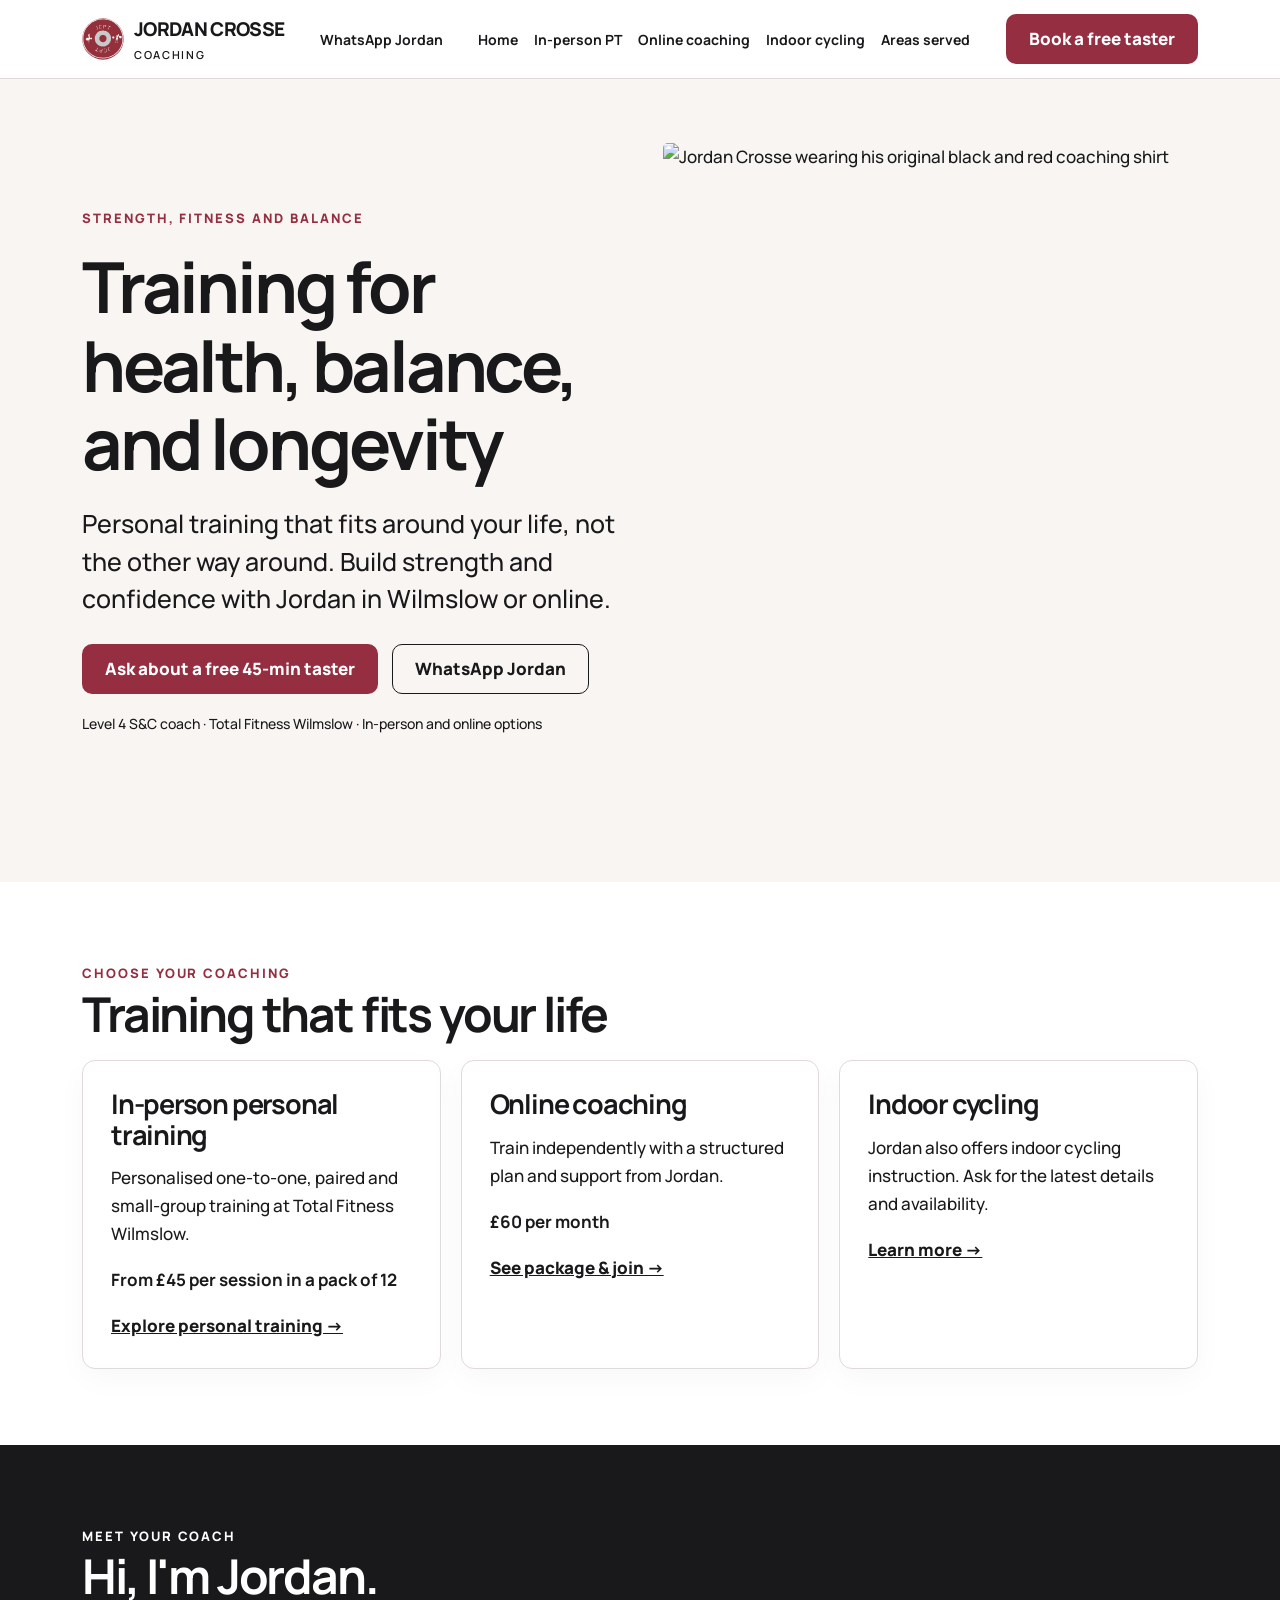
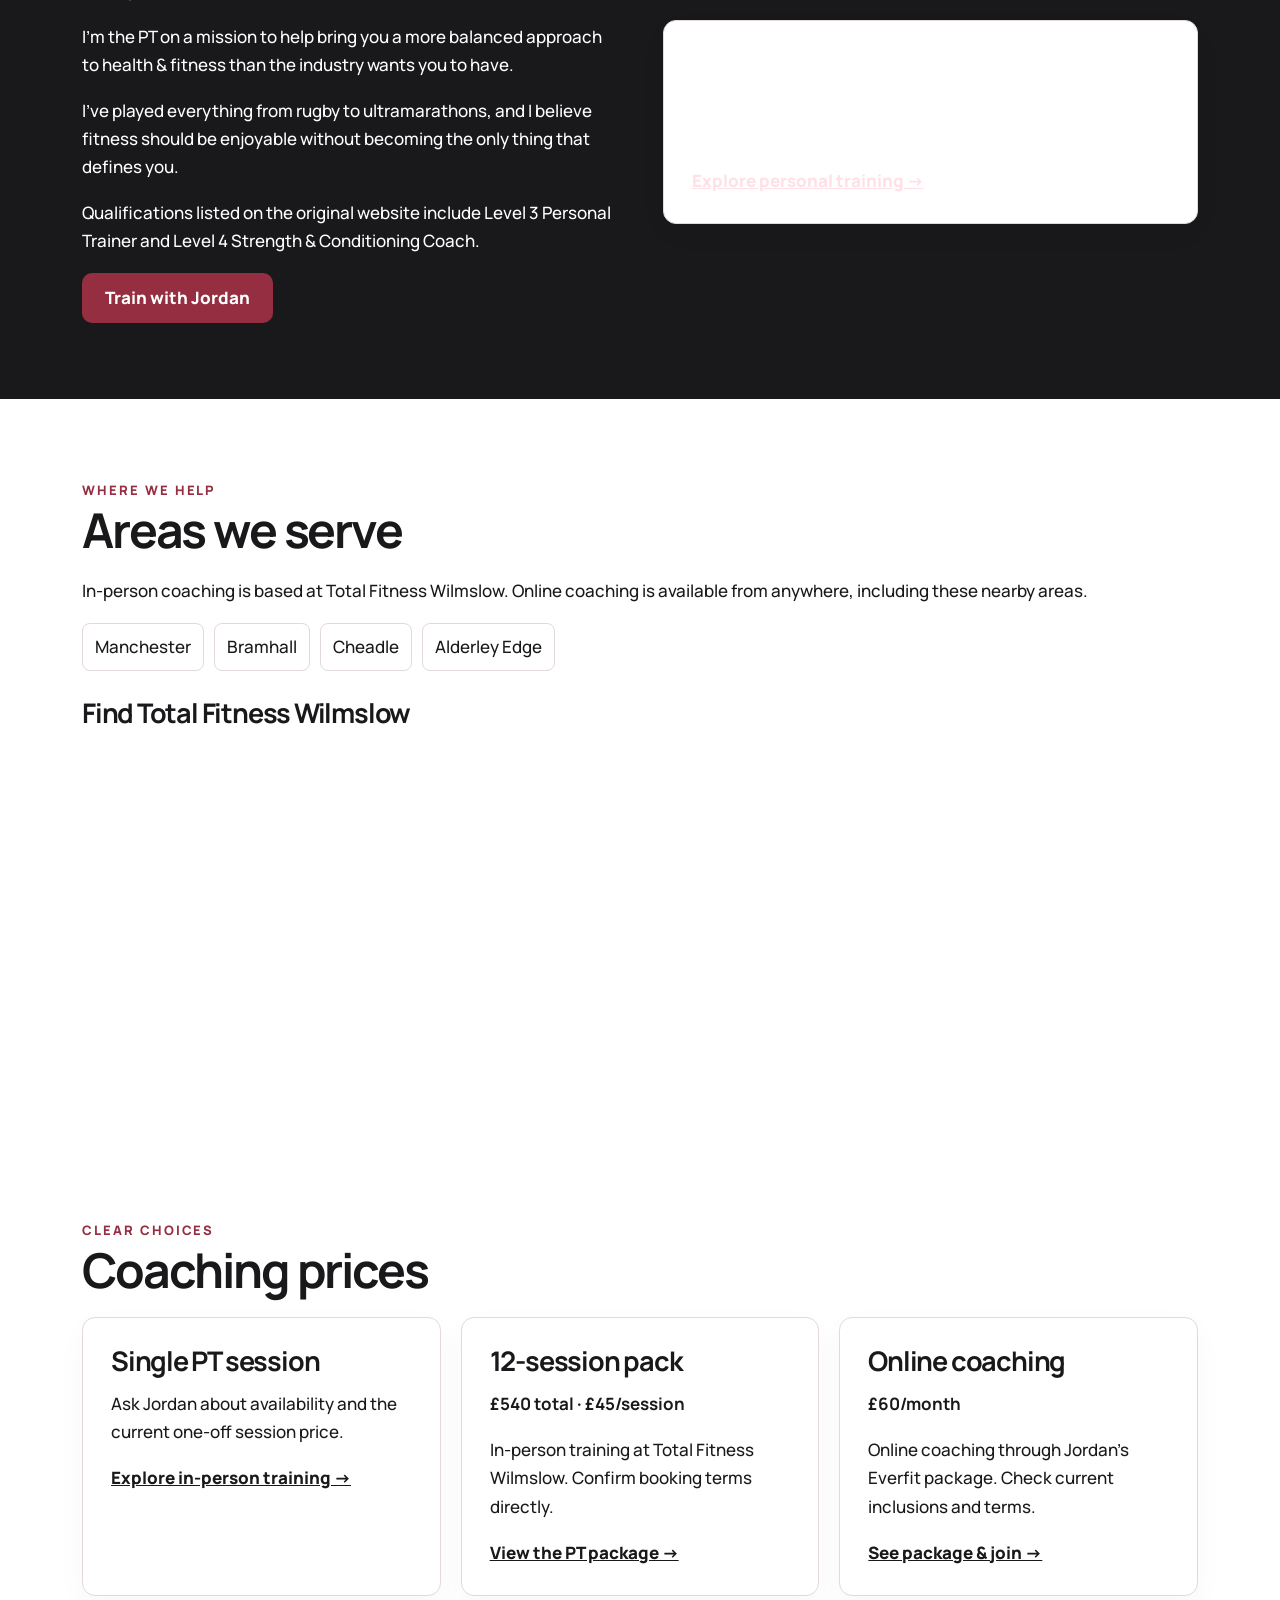
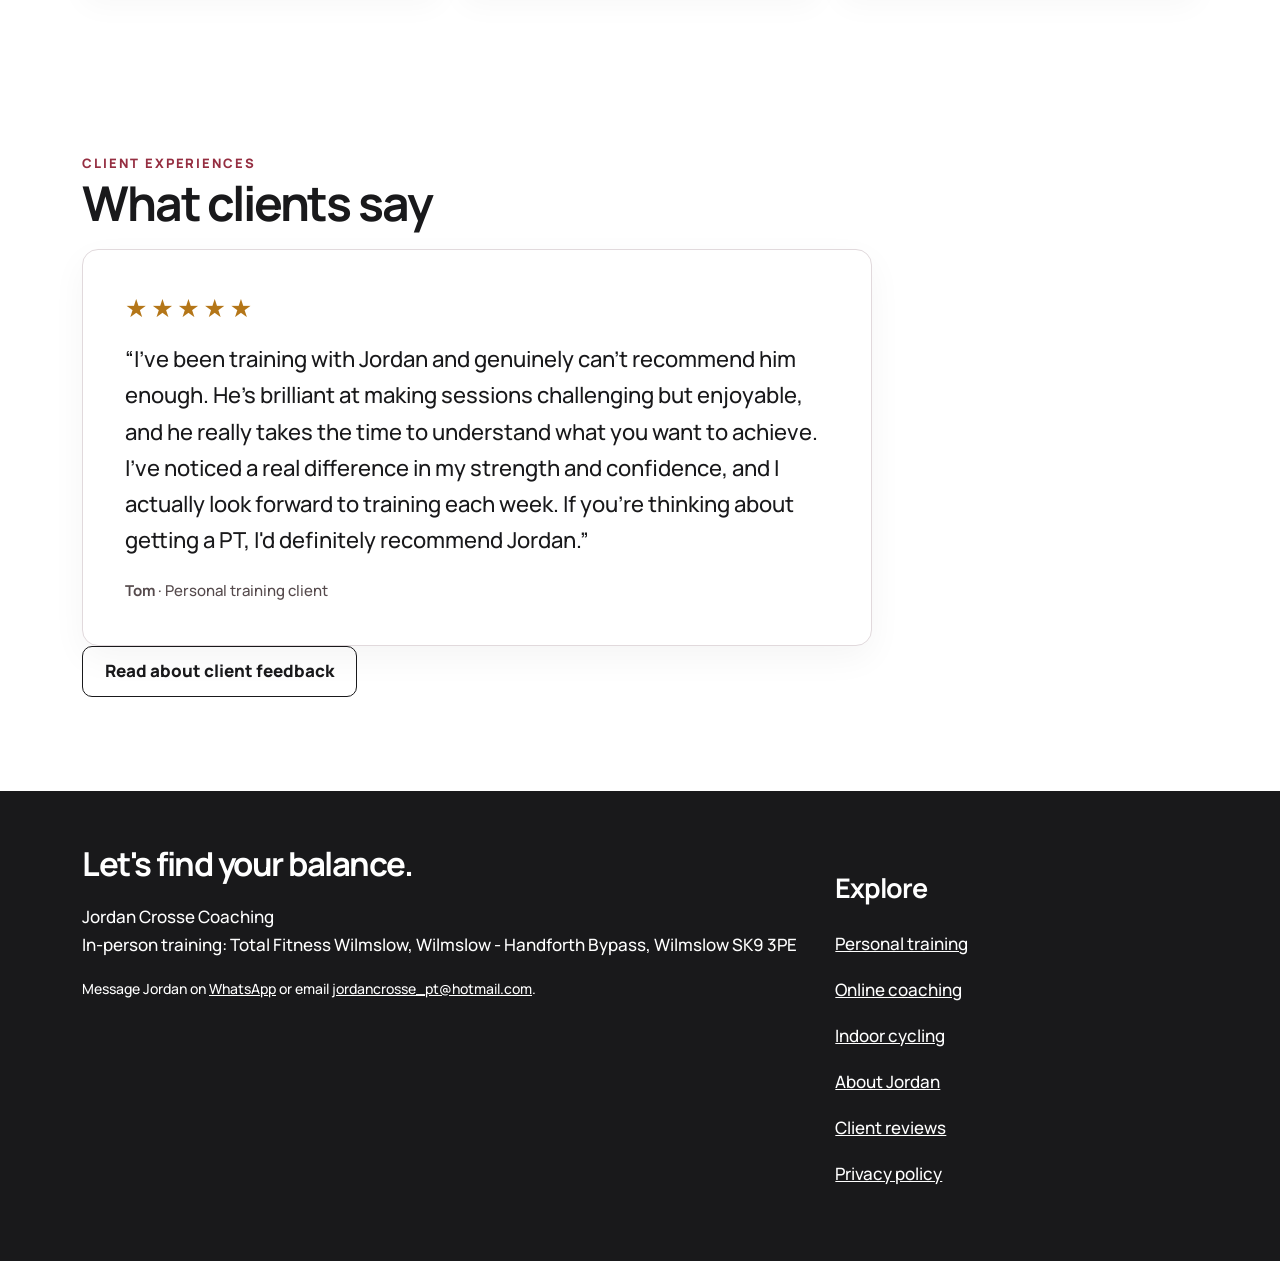
==== commit dd08ce36: "Embed Everfit package in streamlined online coaching journey with direct fallback and homepage jump " ====
--- a/index.html
+++ b/index.html
@@ -1 +1 @@
-<!doctype html><html lang="en-GB"><head><meta charset="utf-8"><meta name="viewport" content="width=device-width, initial-scale=1"><title>Personal Training in Wilmslow | Jordan Crosse Coaching</title><meta name="description" content="Balanced personal training in Wilmslow and online coaching across Manchester. Explore plans, prices and a free 45-minute PT taster."><meta name="theme-color" content="#952e41"><link rel="canonical" href="https://jordancrosse.co.uk/"><meta property="og:type" content="website"><meta property="og:title" content="Personal Training in Wilmslow | Jordan Crosse Coaching"><meta property="og:description" content="Balanced personal training in Wilmslow and online coaching across Manchester. Explore plans, prices and a free 45-minute PT taster."><meta property="og:url" content="https://jordancrosse.co.uk/"><meta name="twitter:card" content="summary_large_image"><meta property="og:image" content="https://jordancrosse.co.uk/cdn/shop/files/IMG_3901.jpg?v=1759500315&amp;width=1200"><meta name="twitter:title" content="Personal Training in Wilmslow | Jordan Crosse Coaching"><meta name="twitter:description" content="Balanced personal training in Wilmslow and online coaching across Manchester. Explore plans, prices and a free 45-minute PT taster."><meta name="twitter:image" content="https://jordancrosse.co.uk/cdn/shop/files/IMG_3901.jpg?v=1759500315&amp;width=1200"><script type="application/ld+json">{"@context":"https://schema.org","@graph":[{"@type":"LocalBusiness","name":"Jordan Crosse Coaching","url":"https://jordancrosse.co.uk/","areaServed":[{"@type":"Place","name":"Manchester"},{"@type":"Place","name":"Bramhall"},{"@type":"Place","name":"Cheadle"},{"@type":"Place","name":"Alderley Edge"}],"description":"Personal training at Total Fitness Wilmslow and online coaching with Jordan Crosse.","telephone":"+447478743023","email":"jordancrosse_pt@hotmail.com","address":{"@type":"PostalAddress","streetAddress":"Total Fitness Wilmslow, Wilmslow - Handforth Bypass","addressLocality":"Wilmslow","postalCode":"SK9 3PE","addressCountry":"GB"},"@id":"https://jordancrosse.co.uk/#business","image":"https://jordancrosse.co.uk/cdn/shop/files/IMG_3901.jpg?v=1759500315&width=1200","priceRange":"££","founder":{"@id":"https://jordancrosse.co.uk/#jordan"},"logo":"https://jordancrosse.co.uk/assets/jcpt-logo.svg"},{"@type":"BreadcrumbList","itemListElement":[{"@type":"ListItem","position":1,"name":"Home","item":"https://jordancrosse.co.uk/"}]},{"@type":"Service","name":"Personal training in Wilmslow","provider":{"@id":"https://jordancrosse.co.uk/#business"},"areaServed":["Manchester","Bramhall","Cheadle","Alderley Edge"]},{"@type":"Person","@id":"https://jordancrosse.co.uk/#jordan","name":"Jordan Crosse","jobTitle":"Personal Trainer","hasCredential":[{"@type":"EducationalOccupationalCredential","name":"Level 3 Personal Trainer"},{"@type":"EducationalOccupationalCredential","name":"Level 4 Strength & Conditioning Coach"}],"worksFor":{"@id":"https://jordancrosse.co.uk/#business"}}]}</script><link rel="preconnect" href="https://fonts.googleapis.com"><link rel="preconnect" href="https://fonts.gstatic.com" crossorigin><link href="https://fonts.googleapis.com/css2?family=Manrope:wght@500;700;800&display=swap" rel="stylesheet"><link rel="stylesheet" href="/assets/site.css"></head><body><a class="skip" href="#main">Skip to content</a><header><nav class="nav" aria-label="Main navigation"><a class="brand" href="/" aria-label="Jordan Crosse Coaching home"><img src="/assets/jcpt-logo.svg" width="42" height="42" alt="JCPT weightlifting logo" style="width:42px;height:42px;object-fit:contain;flex-shrink:0"><span>JORDAN CROSSE<span style="display:block;font-size:11px;font-weight:600;letter-spacing:.15em">COACHING</span></span></a><a class="small" href="https://api.whatsapp.com/send?phone=447478743023&amp;text=Hi%20Jordan%2C%20I've%20been%20looking%20at%20your%20website%20and%20would%20like%20to%20learn%20more%20about%20your%20personal%20training%20and%20coaching%20services.%20Thanks!" target="_blank" rel="noopener" style="text-decoration:none;font-weight:700">WhatsApp Jordan</a><div class="navlinks"><a href="/">Home</a><a href="/in-person-pt/">In-person PT</a><a href="/online-coaching/">Online coaching</a><a href="/indoor-cycling/">Indoor cycling</a><a href="/#areas">Areas served</a></div><details class="mobile-menu"><summary aria-label="Navigation menu"><span class="hamburger" aria-hidden="true"><i></i><i></i><i></i></span></summary><div class="mobile-panel"><a href="/">Home</a><a href="/in-person-pt/">Personal training</a><a href="/online-coaching/">Online coaching</a><a href="/indoor-cycling/">Indoor cycling</a><a href="/#areas">Locations</a><a href="/about/">About Jordan</a><a href="/reviews/">Client reviews</a><a class="menu-whatsapp" href="https://api.whatsapp.com/send?phone=447478743023&amp;text=Hi%20Jordan%2C%20I%27ve%20been%20looking%20at%20your%20website%20and%20would%20like%20to%20learn%20more%20about%20your%20personal%20training%20and%20coaching%20services.%20Thanks%21" target="_blank" rel="noopener">Chat on WhatsApp →</a></div></details><a class="btn" href="https://wa.me/447478743023?text=Hi%20Jordan%2C%20I%27d%20like%20to%20book%20a%20free%2045-minute%20taster%20session.%20Could%20you%20let%20me%20know%20your%20availability%3F" target="_blank" rel="noopener">Book a free taster</a></nav></header><main id="main"><section class="hero"><div class="shell"><div class="split" style="gap:45px"><div><span class="eyebrow">Strength, fitness and balance</span><h1>Training for health, balance, and longevity</h1><p class="lead">Personal training that fits around your life, not the other way around. Build strength and confidence with Jordan in Wilmslow or online.</p><div class="actions"><a class="btn" href="https://wa.me/447478743023?text=Hi%20Jordan%2C%20I%27d%20like%20to%20book%20a%20free%2045-minute%20taster%20session.%20Could%20you%20let%20me%20know%20your%20availability%3F" target="_blank" rel="noopener">Ask about a free 45-min taster</a><a class="btn secondary" href="https://api.whatsapp.com/send?phone=447478743023&amp;text=Hi%20Jordan%2C%20I%27d%20like%20to%20learn%20more%20about%20your%20coaching%20services." target="_blank" rel="noopener">WhatsApp Jordan</a></div><p class="small">Level 4 S&amp;C coach · Total Fitness Wilmslow · No commitment (online coaching)</p></div><div><picture><source type="image/jpeg" srcset="https://jordancrosse.co.uk/cdn/shop/files/IMG_3901.jpg?v=1759500315&amp;width=800 800w, https://jordancrosse.co.uk/cdn/shop/files/IMG_3901.jpg?v=1759500315&amp;width=1200 1200w" sizes="(max-width:760px) 100vw, 50vw"><img src="https://jordancrosse.co.uk/cdn/shop/files/IMG_3901.jpg?v=1759500315&amp;width=1200"  width="600" height="600" alt="Jordan Crosse wearing his original black and red coaching shirt" fetchpriority="high" decoding="async" style="width:100%;height:auto;border-radius:5px;display:block"></picture></div></div></div></section><section class="section"><div class="shell"><span class="eyebrow">Choose your coaching</span><h2>Training that fits your life</h2><div class="grid"><article class="card"><h3>In-person personal training</h3><p>Personalised one-to-one, paired and small-group training at Total Fitness Wilmslow.</p><p><strong>From £45 per session in a pack of 12</strong></p><a href="/in-person-pt/">Explore personal training →</a></article><article class="card"><h3>Online coaching</h3><p>Train independently with a structured plan and support from Jordan.</p><p><strong>£60 per month</strong></p><a href="/online-coaching/">Compare online coaching →</a></article><article class="card"><h3>Indoor cycling</h3><p>Jordan also offers indoor cycling instruction. Ask for the latest details and availability.</p><a href="/indoor-cycling/">Learn more →</a></article></div></div></section><section class="section muted meet-dark"><div class="shell split"><div><span class="eyebrow">Meet your coach</span><h2>Hi, I'm Jordan.</h2><p>I'm the PT on a mission to help bring you a more balanced approach to health & fitness than the industry wants you to have.</p><p>I've played everything from rugby to ultramarathons, and I believe fitness should be enjoyable without becoming the only thing that defines you.</p><p>Qualifications listed on the original website include Level 3 Personal Trainer and Level 4 Strength & Conditioning Coach.</p><a class="btn" href="/in-person-pt/">Train with Jordan</a></div><div class="card"><h3>What matters</h3><p>Enjoyable training, realistic routines and steady progress, with coaching built around your goals.</p><a href="/in-person-pt/">Explore personal training →</a></div></div></section><section class="section" id="areas"><div class="shell"><span class="eyebrow">Where we help</span><h2>Areas we serve</h2><p>In-person coaching is based at Total Fitness Wilmslow. Online coaching is available from anywhere, including these nearby areas.</p><div class="areas"><a href="/manchester/">Manchester</a><a href="/bramhall/">Bramhall</a><a href="/cheadle/">Cheadle</a><a href="/alderley-edge/">Alderley Edge</a></div><h3>Find Total Fitness Wilmslow</h3><iframe class="map" loading="lazy" title="Google Map showing Total Fitness Wilmslow" referrerpolicy="no-referrer-when-downgrade" src="https://www.google.com/maps?q=Total%20Fitness%20Wilmslow&output=embed"></iframe></div></section><section class="section" id="pricing"><div class="shell"><span class="eyebrow">Clear choices</span><h2>Coaching prices</h2><div class="grid"><article class="card"><h3>Single PT session</h3><p>Ask Jordan about availability and the current one-off session price.</p><a href="/in-person-pt/">Explore in-person training →</a></article><article class="card"><h3>12-session pack</h3><p><strong>£540 total · £45/session</strong></p><p>In-person training at Total Fitness Wilmslow. Confirm booking terms directly.</p><a href="/in-person-pt/">View the PT package →</a></article><article class="card"><h3>Online coaching</h3><p><strong>£60/month</strong></p><p>Online coaching through Jordan’s Everfit package. Check current inclusions and terms.</p><a href="/online-coaching/">Compare online coaching →</a></article></div></div></section><section class="section" id="reviews"><div class="shell"><span class="eyebrow">Client experiences</span><h2>What clients say</h2><div class="review-feature"><div class="review-stars" aria-label="Decorative stars">★★★★★</div><blockquote><p>“I've been training with Jordan and genuinely can't recommend him enough. He's brilliant at making sessions challenging but enjoyable, and he really takes the time to understand what you want to achieve. I've noticed a real difference in my strength and confidence, and I actually look forward to training each week. If you're thinking about getting a PT, I'd definitely recommend Jordan.”</p></blockquote><p class="review-author"><strong>Tom</strong> · Personal training client</p></div><p><a class="btn secondary" href="/reviews/">Read about client feedback</a></p></div></section></main><footer><div class="shell footergrid"><div><h2 style="font-size:33px">Let's find your balance.</h2><p>Jordan Crosse Coaching<br>In-person training: Total Fitness Wilmslow, Wilmslow - Handforth Bypass, Wilmslow SK9 3PE</p><p class="small">Message Jordan on <a href="https://api.whatsapp.com/send?phone=447478743023&amp;text=Hi%20Jordan%2C%20I've%20been%20looking%20at%20your%20website%20and%20would%20like%20to%20learn%20more%20about%20your%20personal%20training%20and%20coaching%20services.%20Thanks!" target="_blank" rel="noopener">WhatsApp</a> or email <a href="mailto:jordancrosse_pt@hotmail.com">jordancrosse_pt@hotmail.com</a>.</p></div><div><h3>Explore</h3><p><a href="/in-person-pt/">Personal training</a></p><p><a href="/online-coaching/">Online coaching</a></p><p><a href="/indoor-cycling/">Indoor cycling</a></p><p><a href="/about/">About Jordan</a></p><p><a href="/reviews/">Client reviews</a></p><p><a href="/privacy/">Privacy policy</a></p></div></div></footer><div class="mobile-conversion" aria-label="Contact Jordan"><a href="https://wa.me/447478743023?text=Hi%20Jordan%2C%20I%27d%20like%20to%20book%20a%20free%2045-minute%20taster%20session.%20Could%20you%20let%20me%20know%20your%20availability%3F" target="_blank" rel="noopener">Book via WhatsApp</a><a href="https://api.whatsapp.com/send?phone=447478743023&amp;text=Hi%20Jordan%2C%20I%27d%20like%20to%20learn%20more%20about%20your%20coaching%20services." target="_blank" rel="noopener">WhatsApp</a></div><script>document.querySelectorAll(".mobile-menu .mobile-panel a").forEach(a=>a.addEventListener("click",()=>{const d=a.closest("details");if(d)d.open=false}));</script></body></html>+<!doctype html><html lang="en-GB"><head><meta charset="utf-8"><meta name="viewport" content="width=device-width, initial-scale=1"><title>Personal Training in Wilmslow | Jordan Crosse Coaching</title><meta name="description" content="Balanced personal training in Wilmslow and online coaching across Manchester. Explore plans, prices and a free 45-minute PT taster."><meta name="theme-color" content="#952e41"><link rel="canonical" href="https://jordancrosse.co.uk/"><meta property="og:type" content="website"><meta property="og:title" content="Personal Training in Wilmslow | Jordan Crosse Coaching"><meta property="og:description" content="Balanced personal training in Wilmslow and online coaching across Manchester. Explore plans, prices and a free 45-minute PT taster."><meta property="og:url" content="https://jordancrosse.co.uk/"><meta name="twitter:card" content="summary_large_image"><meta property="og:image" content="https://jordancrosse.co.uk/cdn/shop/files/IMG_3901.jpg?v=1759500315&amp;width=1200"><meta name="twitter:title" content="Personal Training in Wilmslow | Jordan Crosse Coaching"><meta name="twitter:description" content="Balanced personal training in Wilmslow and online coaching across Manchester. Explore plans, prices and a free 45-minute PT taster."><meta name="twitter:image" content="https://jordancrosse.co.uk/cdn/shop/files/IMG_3901.jpg?v=1759500315&amp;width=1200"><script type="application/ld+json">{"@context":"https://schema.org","@graph":[{"@type":"LocalBusiness","name":"Jordan Crosse Coaching","url":"https://jordancrosse.co.uk/","areaServed":[{"@type":"Place","name":"Manchester"},{"@type":"Place","name":"Bramhall"},{"@type":"Place","name":"Cheadle"},{"@type":"Place","name":"Alderley Edge"}],"description":"Personal training at Total Fitness Wilmslow and online coaching with Jordan Crosse.","telephone":"+447478743023","email":"jordancrosse_pt@hotmail.com","address":{"@type":"PostalAddress","streetAddress":"Total Fitness Wilmslow, Wilmslow - Handforth Bypass","addressLocality":"Wilmslow","postalCode":"SK9 3PE","addressCountry":"GB"},"@id":"https://jordancrosse.co.uk/#business","image":"https://jordancrosse.co.uk/cdn/shop/files/IMG_3901.jpg?v=1759500315&width=1200","priceRange":"££","founder":{"@id":"https://jordancrosse.co.uk/#jordan"},"logo":"https://jordancrosse.co.uk/assets/jcpt-logo.svg"},{"@type":"BreadcrumbList","itemListElement":[{"@type":"ListItem","position":1,"name":"Home","item":"https://jordancrosse.co.uk/"}]},{"@type":"Service","name":"Personal training in Wilmslow","provider":{"@id":"https://jordancrosse.co.uk/#business"},"areaServed":["Manchester","Bramhall","Cheadle","Alderley Edge"]},{"@type":"Person","@id":"https://jordancrosse.co.uk/#jordan","name":"Jordan Crosse","jobTitle":"Personal Trainer","hasCredential":[{"@type":"EducationalOccupationalCredential","name":"Level 3 Personal Trainer"},{"@type":"EducationalOccupationalCredential","name":"Level 4 Strength & Conditioning Coach"}],"worksFor":{"@id":"https://jordancrosse.co.uk/#business"}}]}</script><link rel="preconnect" href="https://fonts.googleapis.com"><link rel="preconnect" href="https://fonts.gstatic.com" crossorigin><link href="https://fonts.googleapis.com/css2?family=Manrope:wght@500;700;800&display=swap" rel="stylesheet"><link rel="stylesheet" href="/assets/site.css"></head><body><a class="skip" href="#main">Skip to content</a><header><nav class="nav" aria-label="Main navigation"><a class="brand" href="/" aria-label="Jordan Crosse Coaching home"><img src="/assets/jcpt-logo.svg" width="42" height="42" alt="JCPT weightlifting logo" style="width:42px;height:42px;object-fit:contain;flex-shrink:0"><span>JORDAN CROSSE<span style="display:block;font-size:11px;font-weight:600;letter-spacing:.15em">COACHING</span></span></a><a class="small" href="https://api.whatsapp.com/send?phone=447478743023&amp;text=Hi%20Jordan%2C%20I've%20been%20looking%20at%20your%20website%20and%20would%20like%20to%20learn%20more%20about%20your%20personal%20training%20and%20coaching%20services.%20Thanks!" target="_blank" rel="noopener" style="text-decoration:none;font-weight:700">WhatsApp Jordan</a><div class="navlinks"><a href="/">Home</a><a href="/in-person-pt/">In-person PT</a><a href="/online-coaching/">Online coaching</a><a href="/indoor-cycling/">Indoor cycling</a><a href="/#areas">Areas served</a></div><details class="mobile-menu"><summary aria-label="Navigation menu"><span class="hamburger" aria-hidden="true"><i></i><i></i><i></i></span></summary><div class="mobile-panel"><a href="/">Home</a><a href="/in-person-pt/">Personal training</a><a href="/online-coaching/">Online coaching</a><a href="/indoor-cycling/">Indoor cycling</a><a href="/#areas">Locations</a><a href="/about/">About Jordan</a><a href="/reviews/">Client reviews</a><a class="menu-whatsapp" href="https://api.whatsapp.com/send?phone=447478743023&amp;text=Hi%20Jordan%2C%20I%27ve%20been%20looking%20at%20your%20website%20and%20would%20like%20to%20learn%20more%20about%20your%20personal%20training%20and%20coaching%20services.%20Thanks%21" target="_blank" rel="noopener">Chat on WhatsApp →</a></div></details><a class="btn" href="https://wa.me/447478743023?text=Hi%20Jordan%2C%20I%27d%20like%20to%20book%20a%20free%2045-minute%20taster%20session.%20Could%20you%20let%20me%20know%20your%20availability%3F" target="_blank" rel="noopener">Book a free taster</a></nav></header><main id="main"><section class="hero"><div class="shell"><div class="split" style="gap:45px"><div><span class="eyebrow">Strength, fitness and balance</span><h1>Training for health, balance, and longevity</h1><p class="lead">Personal training that fits around your life, not the other way around. Build strength and confidence with Jordan in Wilmslow or online.</p><div class="actions"><a class="btn" href="https://wa.me/447478743023?text=Hi%20Jordan%2C%20I%27d%20like%20to%20book%20a%20free%2045-minute%20taster%20session.%20Could%20you%20let%20me%20know%20your%20availability%3F" target="_blank" rel="noopener">Ask about a free 45-min taster</a><a class="btn secondary" href="https://api.whatsapp.com/send?phone=447478743023&amp;text=Hi%20Jordan%2C%20I%27d%20like%20to%20learn%20more%20about%20your%20coaching%20services." target="_blank" rel="noopener">WhatsApp Jordan</a></div><p class="small">Level 4 S&amp;C coach · Total Fitness Wilmslow · In-person and online options</p></div><div><picture><source type="image/jpeg" srcset="https://jordancrosse.co.uk/cdn/shop/files/IMG_3901.jpg?v=1759500315&amp;width=800 800w, https://jordancrosse.co.uk/cdn/shop/files/IMG_3901.jpg?v=1759500315&amp;width=1200 1200w" sizes="(max-width:760px) 100vw, 50vw"><img src="https://jordancrosse.co.uk/cdn/shop/files/IMG_3901.jpg?v=1759500315&amp;width=1200"  width="600" height="600" alt="Jordan Crosse wearing his original black and red coaching shirt" fetchpriority="high" decoding="async" style="width:100%;height:auto;border-radius:5px;display:block"></picture></div></div></div></section><section class="section"><div class="shell"><span class="eyebrow">Choose your coaching</span><h2>Training that fits your life</h2><div class="grid"><article class="card"><h3>In-person personal training</h3><p>Personalised one-to-one, paired and small-group training at Total Fitness Wilmslow.</p><p><strong>From £45 per session in a pack of 12</strong></p><a href="/in-person-pt/">Explore personal training →</a></article><article class="card"><h3>Online coaching</h3><p>Train independently with a structured plan and support from Jordan.</p><p><strong>£60 per month</strong></p><a href="/online-coaching/#join">See package &amp; join →</a></article><article class="card"><h3>Indoor cycling</h3><p>Jordan also offers indoor cycling instruction. Ask for the latest details and availability.</p><a href="/indoor-cycling/">Learn more →</a></article></div></div></section><section class="section muted meet-dark"><div class="shell split"><div><span class="eyebrow">Meet your coach</span><h2>Hi, I'm Jordan.</h2><p>I'm the PT on a mission to help bring you a more balanced approach to health & fitness than the industry wants you to have.</p><p>I've played everything from rugby to ultramarathons, and I believe fitness should be enjoyable without becoming the only thing that defines you.</p><p>Qualifications listed on the original website include Level 3 Personal Trainer and Level 4 Strength & Conditioning Coach.</p><a class="btn" href="/in-person-pt/">Train with Jordan</a></div><div class="card"><h3>What matters</h3><p>Enjoyable training, realistic routines and steady progress, with coaching built around your goals.</p><a href="/in-person-pt/">Explore personal training →</a></div></div></section><section class="section" id="areas"><div class="shell"><span class="eyebrow">Where we help</span><h2>Areas we serve</h2><p>In-person coaching is based at Total Fitness Wilmslow. Online coaching is available from anywhere, including these nearby areas.</p><div class="areas"><a href="/manchester/">Manchester</a><a href="/bramhall/">Bramhall</a><a href="/cheadle/">Cheadle</a><a href="/alderley-edge/">Alderley Edge</a></div><h3>Find Total Fitness Wilmslow</h3><iframe class="map" loading="lazy" title="Google Map showing Total Fitness Wilmslow" referrerpolicy="no-referrer-when-downgrade" src="https://www.google.com/maps?q=Total%20Fitness%20Wilmslow&output=embed"></iframe></div></section><section class="section" id="pricing"><div class="shell"><span class="eyebrow">Clear choices</span><h2>Coaching prices</h2><div class="grid"><article class="card"><h3>Single PT session</h3><p>Ask Jordan about availability and the current one-off session price.</p><a href="/in-person-pt/">Explore in-person training →</a></article><article class="card"><h3>12-session pack</h3><p><strong>£540 total · £45/session</strong></p><p>In-person training at Total Fitness Wilmslow. Confirm booking terms directly.</p><a href="/in-person-pt/">View the PT package →</a></article><article class="card"><h3>Online coaching</h3><p><strong>£60/month</strong></p><p>Online coaching through Jordan’s Everfit package. Check current inclusions and terms.</p><a href="/online-coaching/#join">See package &amp; join →</a></article></div></div></section><section class="section" id="reviews"><div class="shell"><span class="eyebrow">Client experiences</span><h2>What clients say</h2><div class="review-feature"><div class="review-stars" aria-label="Decorative stars">★★★★★</div><blockquote><p>“I've been training with Jordan and genuinely can't recommend him enough. He's brilliant at making sessions challenging but enjoyable, and he really takes the time to understand what you want to achieve. I've noticed a real difference in my strength and confidence, and I actually look forward to training each week. If you're thinking about getting a PT, I'd definitely recommend Jordan.”</p></blockquote><p class="review-author"><strong>Tom</strong> · Personal training client</p></div><p><a class="btn secondary" href="/reviews/">Read about client feedback</a></p></div></section></main><footer><div class="shell footergrid"><div><h2 style="font-size:33px">Let's find your balance.</h2><p>Jordan Crosse Coaching<br>In-person training: Total Fitness Wilmslow, Wilmslow - Handforth Bypass, Wilmslow SK9 3PE</p><p class="small">Message Jordan on <a href="https://api.whatsapp.com/send?phone=447478743023&amp;text=Hi%20Jordan%2C%20I've%20been%20looking%20at%20your%20website%20and%20would%20like%20to%20learn%20more%20about%20your%20personal%20training%20and%20coaching%20services.%20Thanks!" target="_blank" rel="noopener">WhatsApp</a> or email <a href="mailto:jordancrosse_pt@hotmail.com">jordancrosse_pt@hotmail.com</a>.</p></div><div><h3>Explore</h3><p><a href="/in-person-pt/">Personal training</a></p><p><a href="/online-coaching/">Online coaching</a></p><p><a href="/indoor-cycling/">Indoor cycling</a></p><p><a href="/about/">About Jordan</a></p><p><a href="/reviews/">Client reviews</a></p><p><a href="/privacy/">Privacy policy</a></p></div></div></footer><div class="mobile-conversion" aria-label="Contact Jordan"><a href="https://wa.me/447478743023?text=Hi%20Jordan%2C%20I%27d%20like%20to%20book%20a%20free%2045-minute%20taster%20session.%20Could%20you%20let%20me%20know%20your%20availability%3F" target="_blank" rel="noopener">Book via WhatsApp</a><a href="https://api.whatsapp.com/send?phone=447478743023&amp;text=Hi%20Jordan%2C%20I%27d%20like%20to%20learn%20more%20about%20your%20coaching%20services." target="_blank" rel="noopener">WhatsApp</a></div><script>document.querySelectorAll(".mobile-menu .mobile-panel a").forEach(a=>a.addEventListener("click",()=>{const d=a.closest("details");if(d)d.open=false}));</script></body></html>
--- a/assets/site.css
+++ b/assets/site.css
@@ -1,2 +1,5 @@
 :root{--ink:#19191b;--accent:#952e41;--soft:#f8f5f3;--paper:#fff;--line:#e1d9dc}*{box-sizing:border-box}html{scroll-behavior:smooth}body{margin:0;background:var(--paper);color:var(--ink);font:500 17px/1.65 Manrope,system-ui,sans-serif}h1,h2,h3{font-family:inherit;line-height:1.12;letter-spacing:-.045em}h1{font-size:clamp(42px,5.5vw,76px);margin:16px 0 22px}h2{font-size:clamp(30px,4vw,48px);margin:0 0 20px}h3{font-size:clamp(21px,2.4vw,27px)}p{margin:0 0 18px}a{color:inherit}a:focus-visible,button:focus-visible,summary:focus-visible{outline:3px solid var(--accent);outline-offset:3px}header{position:sticky;top:0;z-index:40;background:#fff;border-bottom:1px solid var(--line)}.nav{max-width:1160px;margin:auto;padding:14px 22px;display:flex;align-items:center;justify-content:space-between;gap:18px}.brand{display:flex;align-items:center;gap:10px;font-size:19px;font-weight:800;letter-spacing:-.035em;text-decoration:none;flex-shrink:0}.brand img{width:48px;height:48px;object-fit:contain;flex-shrink:0}.navlinks{display:flex;align-items:center;gap:16px;font-size:14px;font-weight:700}.navlinks a{text-decoration:none}.navlinks a:hover{text-decoration:underline}.btn{background:var(--accent);color:#fff;border:1px solid transparent;border-radius:10px;min-height:50px;padding:13px 22px;display:inline-flex;align-items:center;justify-content:center;text-align:center;font-weight:800;text-decoration:none;line-height:1.3}.btn:hover{background:#752235}.btn.secondary{background:transparent;border-color:var(--ink);color:var(--ink)}.btn.secondary:hover{background:#eee6e8}.small{font-size:14px}.shell{max-width:1160px;margin:auto;padding:0 22px}.hero{background:var(--soft);padding:64px 0 70px}.hero h1{max-width:840px}.lead{font-size:clamp(19px,2.1vw,25px);line-height:1.5;max-width:760px}.eyebrow{font-size:13px;text-transform:uppercase;letter-spacing:.15em;font-weight:800;color:var(--accent)}.actions{display:flex;gap:14px;flex-wrap:wrap;margin:26px 0 18px}.split{display:grid;grid-template-columns:minmax(0,1fr) minmax(0,1fr);align-items:center;gap:46px}.hero img{width:100%;height:auto;aspect-ratio:4/5;object-fit:cover;border-radius:13px}.section{padding:76px 0}.muted{background:#f6f1f2}.grid{display:grid;grid-template-columns:repeat(3,minmax(0,1fr));gap:20px}.card{background:#fff;padding:28px;border:1px solid var(--line);border-radius:13px;box-shadow:0 10px 30px #251c2008}.card h3{margin:0 0 14px}.card a{font-weight:800}.bigprice{font-size:42px;font-weight:800;line-height:1.1}.photo{background:#ece5e6;min-height:300px;border-radius:12px;display:flex;align-items:center;justify-content:center;padding:30px;text-align:center}.crumb{font-size:14px;margin-bottom:22px}.areas{display:flex;flex-wrap:wrap;gap:10px}.areas a{padding:9px 12px;border:1px solid var(--line);border-radius:8px;text-decoration:none}.note{border-left:4px solid var(--accent);padding-left:18px}.map{width:100%;height:300px;border:0;border-radius:12px}details:not(.mobile-menu){padding:15px 0;border-bottom:1px solid var(--line)}details:not(.mobile-menu) summary{cursor:pointer;font-size:18px;font-weight:800}details:not(.mobile-menu) p{margin-top:12px}.skip{position:absolute;transform:translateY(-150%);z-index:100;background:#fff;padding:14px}.skip:focus{transform:none}.meet-dark{background:var(--ink);color:#fff}.meet-dark h2,.meet-dark p,.meet-dark .eyebrow{color:#fff}.meet-dark a:not(.btn){color:#ffe0e7}footer{background:var(--ink);color:#fff;padding:55px 0}footer a{color:#fff}.footergrid{display:grid;grid-template-columns:2fr 1fr;gap:28px}.mobile-menu,.mobile-conversion,.mobilecall{display:none}.mobile-panel{display:none}@media(max-width:1020px){.navlinks{gap:10px;font-size:12px}.nav>.btn{padding:11px;font-size:13px}.brand{font-size:16px}}@media(max-width:760px){header{position:sticky;top:0}.nav{padding:10px 16px;gap:10px;flex-wrap:nowrap}.brand{min-width:0;font-size:clamp(12px,3.6vw,16px);gap:8px}.brand>span{min-width:0}.brand img{width:43px!important;height:43px!important}.navlinks,.nav>.btn,.nav>.small{display:none!important}.mobile-menu{display:block;position:relative;margin-left:auto;flex-shrink:0}.mobile-menu summary{list-style:none;display:flex;align-items:center;justify-content:center;width:46px;height:46px;border:1px solid #e6d9dc;background:#faf6f7;border-radius:11px;cursor:pointer}.mobile-menu summary::-webkit-details-marker{display:none}.hamburger{display:flex;flex-direction:column;gap:5px}.hamburger i{display:block;width:21px;height:2px;border-radius:2px;background:var(--ink);transition:transform .18s,opacity .18s}.mobile-menu[open] .hamburger i:first-child{transform:translateY(7px) rotate(45deg)}.mobile-menu[open] .hamburger i:nth-child(2){opacity:0}.mobile-menu[open] .hamburger i:last-child{transform:translateY(-7px) rotate(-45deg)}.mobile-menu[open] .mobile-panel{position:absolute;display:flex;flex-direction:column;right:0;top:calc(100% + 8px);z-index:70;width:min(310px,calc(100vw - 32px));padding:8px;border:1px solid var(--line);border-radius:13px;background:#fff;box-shadow:0 15px 45px #19191b28}.mobile-panel a{display:block;padding:12px 14px;text-decoration:none;font-size:16px;font-weight:700;border-radius:8px}.mobile-panel a:hover{background:var(--soft)}.mobile-panel .menu-whatsapp{background:var(--accent);color:#fff;text-align:center;margin-top:6px}.shell{padding:0 18px}.hero{padding:35px 0 48px}.hero h1{font-size:clamp(38px,10vw,53px);line-height:1.07}.hero .lead{font-size:19px}.hero .split{display:flex;flex-direction:column;gap:22px!important}.hero img{aspect-ratio:5/4;max-height:380px;object-position:center 25%}.hero .actions{margin-top:22px}.hero .actions .btn{width:100%}.grid,.split,.footergrid{grid-template-columns:1fr}.section{padding:50px 0}.card{padding:22px}.mobile-conversion{position:fixed;z-index:80;display:grid;grid-template-columns:1fr 1fr;gap:7px;left:12px;right:12px;bottom:calc(10px + env(safe-area-inset-bottom,0px));padding:6px;border:1px solid var(--line);border-radius:13px;background:#fff;box-shadow:0 5px 22px #19191b2b}.mobile-conversion a{display:flex;align-items:center;justify-content:center;min-height:44px;background:var(--accent);border-radius:8px;color:#fff;text-decoration:none;font-size:14px;font-weight:800}.mobile-conversion a:first-child{background:var(--ink)}footer{padding-bottom:calc(115px + env(safe-area-inset-bottom,0px))}}@media(prefers-reduced-motion:reduce){html{scroll-behavior:auto}.hamburger i{transition:none}}
 .review-feature{max-width:790px;background:#fff;border:1px solid var(--line);border-radius:16px;padding:clamp(24px,4vw,42px);box-shadow:0 12px 35px #19191b0b}.review-stars{color:#b47618;font-size:25px;letter-spacing:.15em;line-height:1.3;margin-bottom:16px}.review-feature blockquote,.card blockquote{margin:0}.review-feature blockquote p,.card blockquote p{font-size:clamp(18px,2vw,22px);line-height:1.65}.review-author{font-size:15px;margin:20px 0 0;color:#554a4c}
+
+/* Online coaching: direct package journey */
+.online-hero{padding-bottom:45px}.online-hero h1{max-width:900px}.online-benefits{display:flex;gap:10px;flex-wrap:wrap;margin-top:20px}.online-benefits span{background:#fff;border:1px solid var(--line);border-radius:999px;padding:7px 13px;font-size:13px;font-weight:700}.online-embed-section{padding-top:50px;scroll-margin-top:85px}.online-embed-section>.shell>p{max-width:760px}.embed-shell{border:1px solid var(--line);border-radius:16px;overflow:hidden;background:#fff;box-shadow:0 12px 35px #19191b0d}.embed-topline{display:flex;justify-content:space-between;align-items:center;gap:15px;padding:16px 20px;background:#f8f5f3;border-bottom:1px solid var(--line)}.embed-topline div{display:flex;flex-direction:column;gap:3px}.embed-topline a{font-size:14px;font-weight:800;color:var(--accent)}.everfit-frame{display:block;width:100%;height:820px;border:0;background:#fff}.embed-fallback{display:flex;align-items:center;flex-wrap:wrap;gap:12px;padding:18px 0}.embed-fallback p{flex-basis:100%;margin:0}.embed-fallback .btn{min-height:46px}.online-embed-section .small{font-size:13px}@media(max-width:760px){.online-embed-section{padding-top:35px;scroll-margin-top:70px}.embed-topline{padding:12px}.embed-topline strong{font-size:13px}.embed-topline a{font-size:12px;white-space:nowrap}.everfit-frame{height:750px}.embed-fallback .btn{width:100%}.online-benefits span{font-size:12px}}
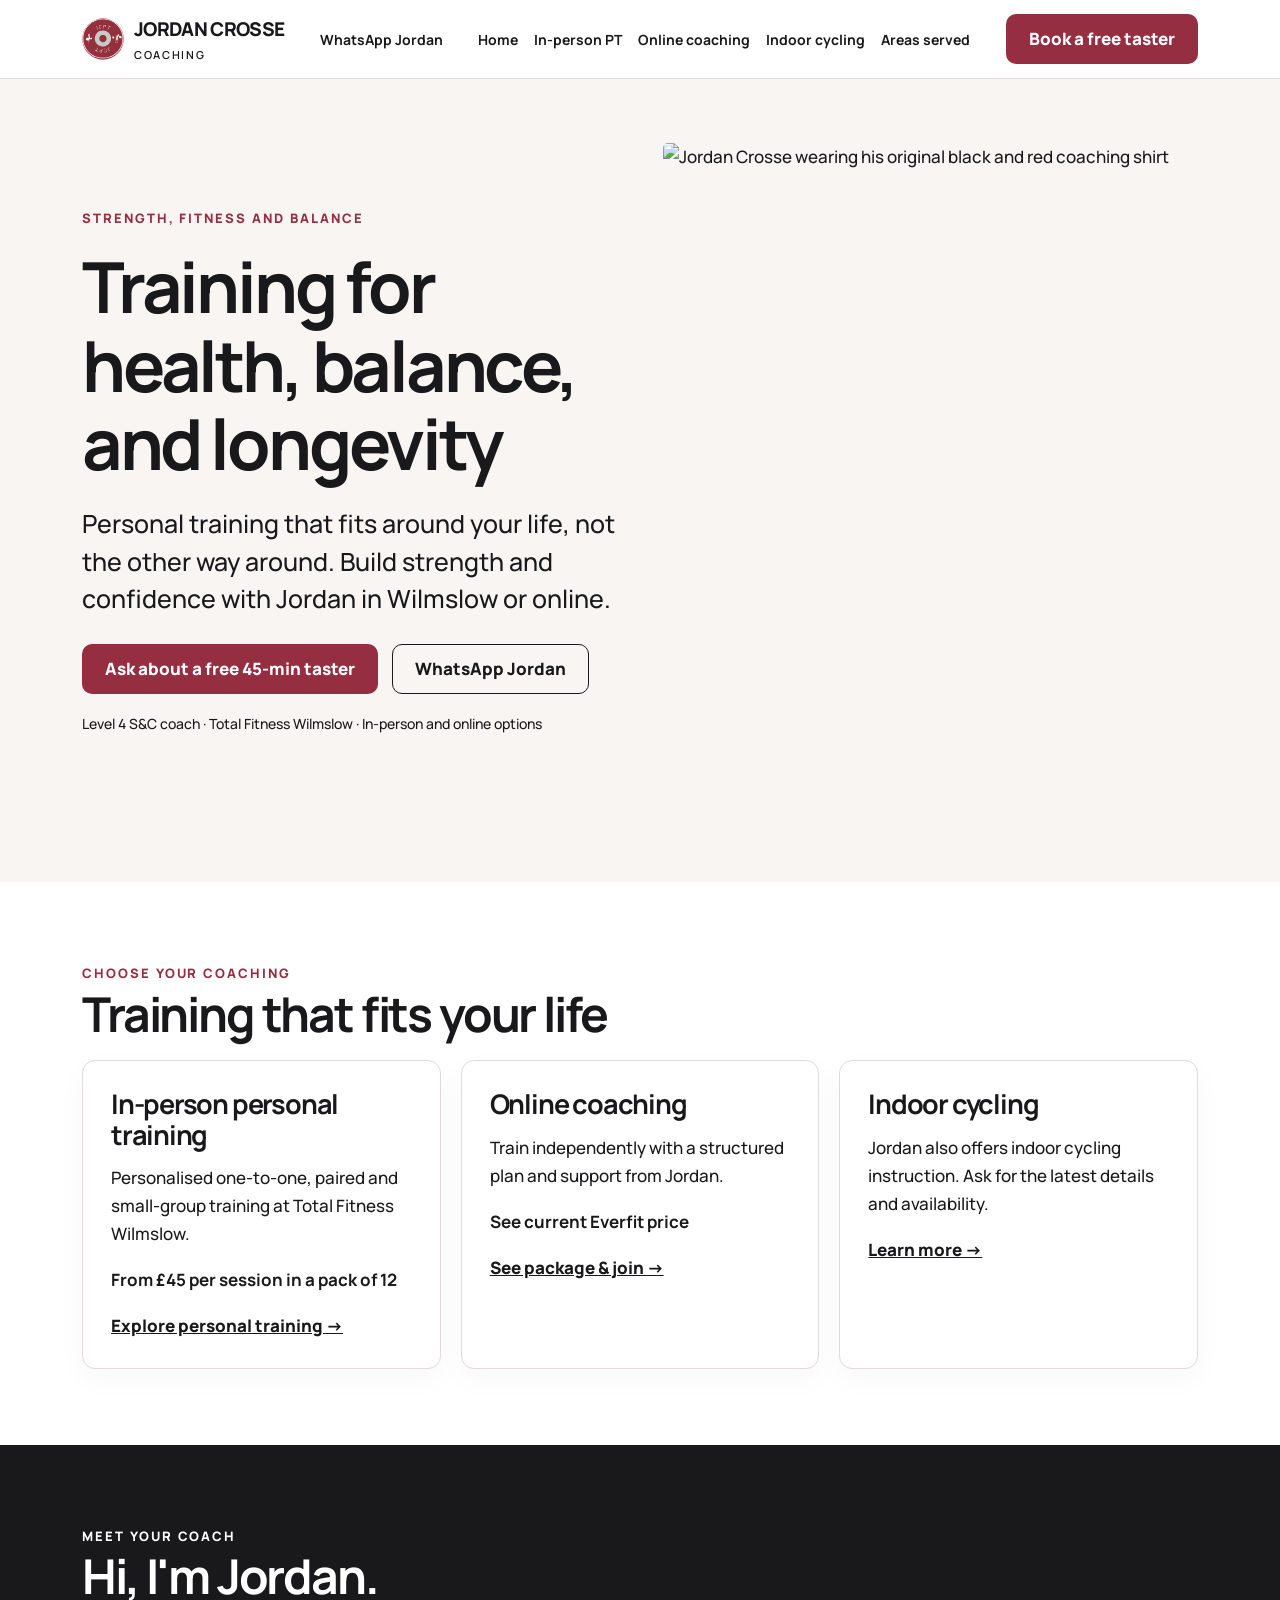
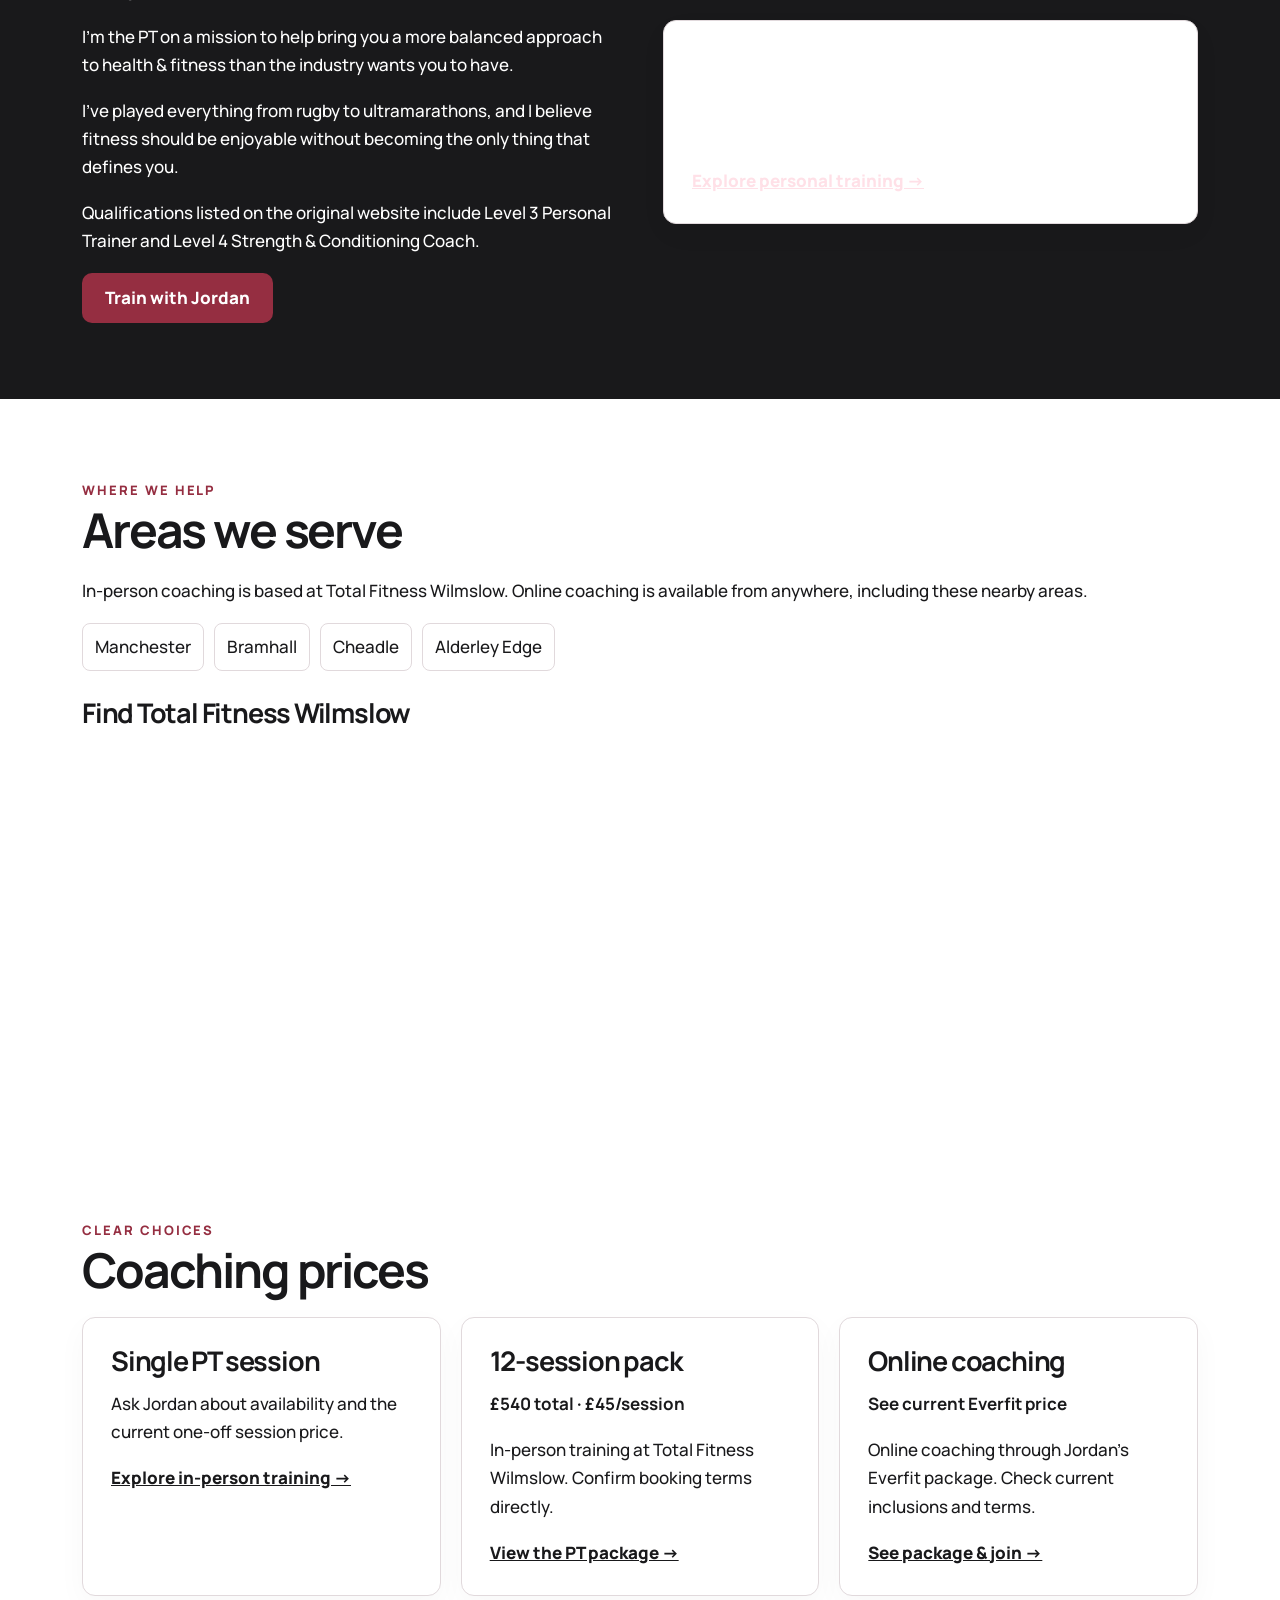
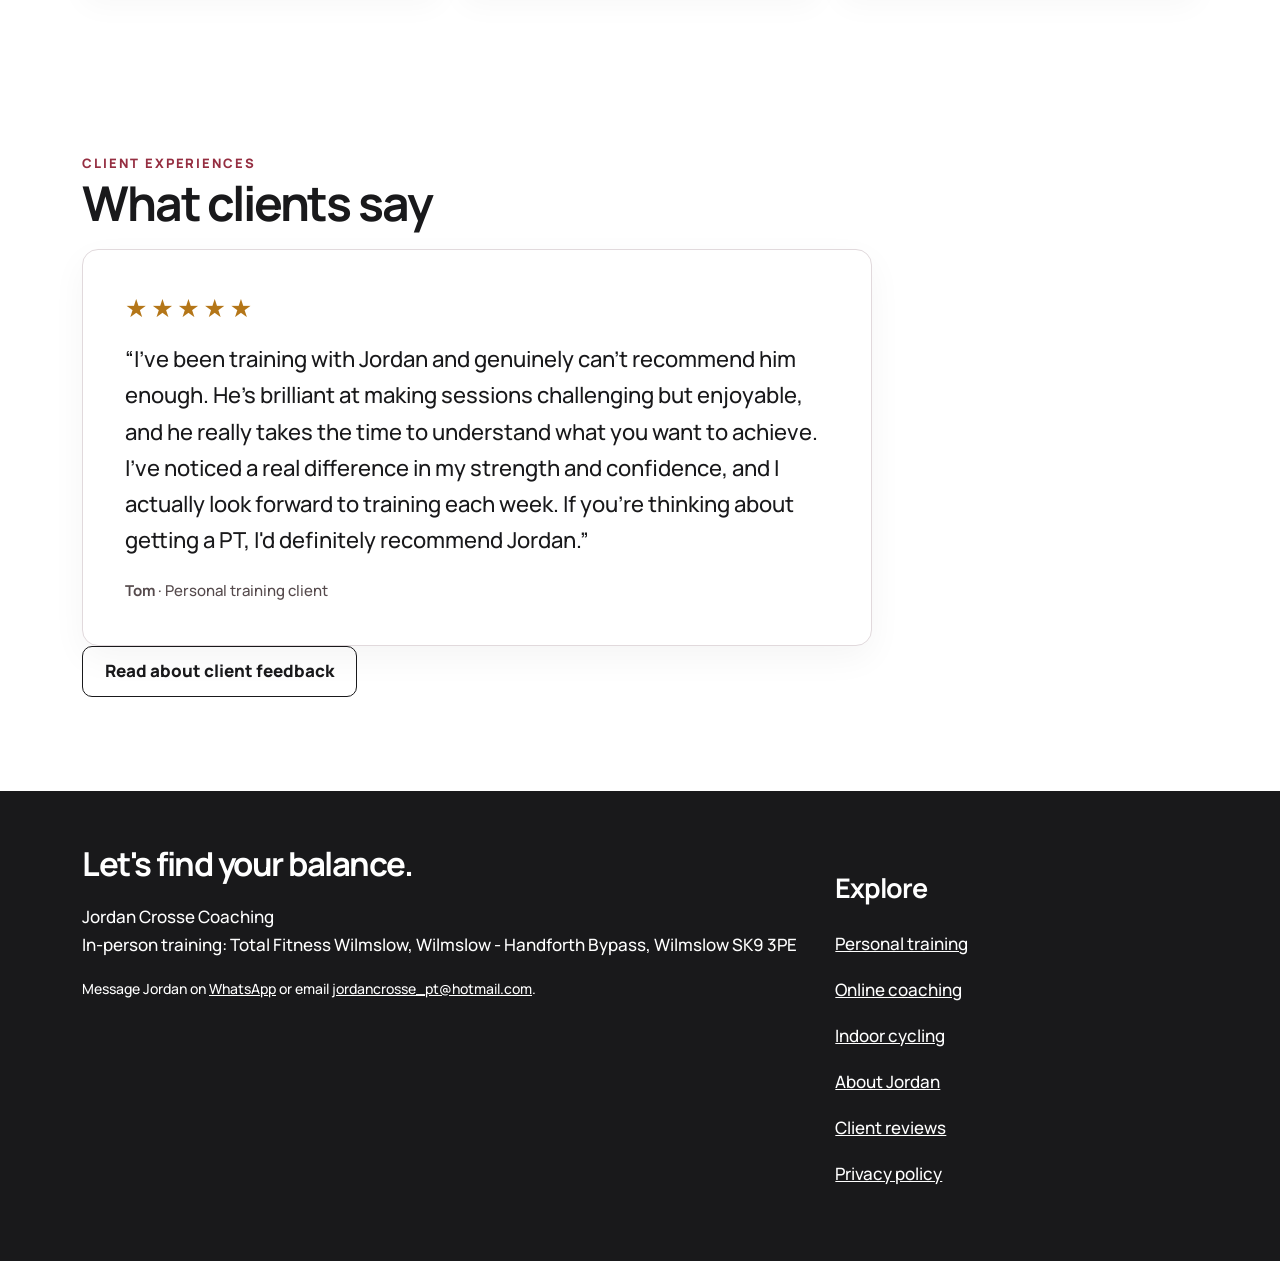
==== commit 291a145c: "Fix mobile Everfit embed layout, bust immutable CSS cache, simplify booking bar and align pricing to" ====
--- a/index.html
+++ b/index.html
@@ -1 +1 @@
-<!doctype html><html lang="en-GB"><head><meta charset="utf-8"><meta name="viewport" content="width=device-width, initial-scale=1"><title>Personal Training in Wilmslow | Jordan Crosse Coaching</title><meta name="description" content="Balanced personal training in Wilmslow and online coaching across Manchester. Explore plans, prices and a free 45-minute PT taster."><meta name="theme-color" content="#952e41"><link rel="canonical" href="https://jordancrosse.co.uk/"><meta property="og:type" content="website"><meta property="og:title" content="Personal Training in Wilmslow | Jordan Crosse Coaching"><meta property="og:description" content="Balanced personal training in Wilmslow and online coaching across Manchester. Explore plans, prices and a free 45-minute PT taster."><meta property="og:url" content="https://jordancrosse.co.uk/"><meta name="twitter:card" content="summary_large_image"><meta property="og:image" content="https://jordancrosse.co.uk/cdn/shop/files/IMG_3901.jpg?v=1759500315&amp;width=1200"><meta name="twitter:title" content="Personal Training in Wilmslow | Jordan Crosse Coaching"><meta name="twitter:description" content="Balanced personal training in Wilmslow and online coaching across Manchester. Explore plans, prices and a free 45-minute PT taster."><meta name="twitter:image" content="https://jordancrosse.co.uk/cdn/shop/files/IMG_3901.jpg?v=1759500315&amp;width=1200"><script type="application/ld+json">{"@context":"https://schema.org","@graph":[{"@type":"LocalBusiness","name":"Jordan Crosse Coaching","url":"https://jordancrosse.co.uk/","areaServed":[{"@type":"Place","name":"Manchester"},{"@type":"Place","name":"Bramhall"},{"@type":"Place","name":"Cheadle"},{"@type":"Place","name":"Alderley Edge"}],"description":"Personal training at Total Fitness Wilmslow and online coaching with Jordan Crosse.","telephone":"+447478743023","email":"jordancrosse_pt@hotmail.com","address":{"@type":"PostalAddress","streetAddress":"Total Fitness Wilmslow, Wilmslow - Handforth Bypass","addressLocality":"Wilmslow","postalCode":"SK9 3PE","addressCountry":"GB"},"@id":"https://jordancrosse.co.uk/#business","image":"https://jordancrosse.co.uk/cdn/shop/files/IMG_3901.jpg?v=1759500315&width=1200","priceRange":"££","founder":{"@id":"https://jordancrosse.co.uk/#jordan"},"logo":"https://jordancrosse.co.uk/assets/jcpt-logo.svg"},{"@type":"BreadcrumbList","itemListElement":[{"@type":"ListItem","position":1,"name":"Home","item":"https://jordancrosse.co.uk/"}]},{"@type":"Service","name":"Personal training in Wilmslow","provider":{"@id":"https://jordancrosse.co.uk/#business"},"areaServed":["Manchester","Bramhall","Cheadle","Alderley Edge"]},{"@type":"Person","@id":"https://jordancrosse.co.uk/#jordan","name":"Jordan Crosse","jobTitle":"Personal Trainer","hasCredential":[{"@type":"EducationalOccupationalCredential","name":"Level 3 Personal Trainer"},{"@type":"EducationalOccupationalCredential","name":"Level 4 Strength & Conditioning Coach"}],"worksFor":{"@id":"https://jordancrosse.co.uk/#business"}}]}</script><link rel="preconnect" href="https://fonts.googleapis.com"><link rel="preconnect" href="https://fonts.gstatic.com" crossorigin><link href="https://fonts.googleapis.com/css2?family=Manrope:wght@500;700;800&display=swap" rel="stylesheet"><link rel="stylesheet" href="/assets/site.css"></head><body><a class="skip" href="#main">Skip to content</a><header><nav class="nav" aria-label="Main navigation"><a class="brand" href="/" aria-label="Jordan Crosse Coaching home"><img src="/assets/jcpt-logo.svg" width="42" height="42" alt="JCPT weightlifting logo" style="width:42px;height:42px;object-fit:contain;flex-shrink:0"><span>JORDAN CROSSE<span style="display:block;font-size:11px;font-weight:600;letter-spacing:.15em">COACHING</span></span></a><a class="small" href="https://api.whatsapp.com/send?phone=447478743023&amp;text=Hi%20Jordan%2C%20I've%20been%20looking%20at%20your%20website%20and%20would%20like%20to%20learn%20more%20about%20your%20personal%20training%20and%20coaching%20services.%20Thanks!" target="_blank" rel="noopener" style="text-decoration:none;font-weight:700">WhatsApp Jordan</a><div class="navlinks"><a href="/">Home</a><a href="/in-person-pt/">In-person PT</a><a href="/online-coaching/">Online coaching</a><a href="/indoor-cycling/">Indoor cycling</a><a href="/#areas">Areas served</a></div><details class="mobile-menu"><summary aria-label="Navigation menu"><span class="hamburger" aria-hidden="true"><i></i><i></i><i></i></span></summary><div class="mobile-panel"><a href="/">Home</a><a href="/in-person-pt/">Personal training</a><a href="/online-coaching/">Online coaching</a><a href="/indoor-cycling/">Indoor cycling</a><a href="/#areas">Locations</a><a href="/about/">About Jordan</a><a href="/reviews/">Client reviews</a><a class="menu-whatsapp" href="https://api.whatsapp.com/send?phone=447478743023&amp;text=Hi%20Jordan%2C%20I%27ve%20been%20looking%20at%20your%20website%20and%20would%20like%20to%20learn%20more%20about%20your%20personal%20training%20and%20coaching%20services.%20Thanks%21" target="_blank" rel="noopener">Chat on WhatsApp →</a></div></details><a class="btn" href="https://wa.me/447478743023?text=Hi%20Jordan%2C%20I%27d%20like%20to%20book%20a%20free%2045-minute%20taster%20session.%20Could%20you%20let%20me%20know%20your%20availability%3F" target="_blank" rel="noopener">Book a free taster</a></nav></header><main id="main"><section class="hero"><div class="shell"><div class="split" style="gap:45px"><div><span class="eyebrow">Strength, fitness and balance</span><h1>Training for health, balance, and longevity</h1><p class="lead">Personal training that fits around your life, not the other way around. Build strength and confidence with Jordan in Wilmslow or online.</p><div class="actions"><a class="btn" href="https://wa.me/447478743023?text=Hi%20Jordan%2C%20I%27d%20like%20to%20book%20a%20free%2045-minute%20taster%20session.%20Could%20you%20let%20me%20know%20your%20availability%3F" target="_blank" rel="noopener">Ask about a free 45-min taster</a><a class="btn secondary" href="https://api.whatsapp.com/send?phone=447478743023&amp;text=Hi%20Jordan%2C%20I%27d%20like%20to%20learn%20more%20about%20your%20coaching%20services." target="_blank" rel="noopener">WhatsApp Jordan</a></div><p class="small">Level 4 S&amp;C coach · Total Fitness Wilmslow · In-person and online options</p></div><div><picture><source type="image/jpeg" srcset="https://jordancrosse.co.uk/cdn/shop/files/IMG_3901.jpg?v=1759500315&amp;width=800 800w, https://jordancrosse.co.uk/cdn/shop/files/IMG_3901.jpg?v=1759500315&amp;width=1200 1200w" sizes="(max-width:760px) 100vw, 50vw"><img src="https://jordancrosse.co.uk/cdn/shop/files/IMG_3901.jpg?v=1759500315&amp;width=1200"  width="600" height="600" alt="Jordan Crosse wearing his original black and red coaching shirt" fetchpriority="high" decoding="async" style="width:100%;height:auto;border-radius:5px;display:block"></picture></div></div></div></section><section class="section"><div class="shell"><span class="eyebrow">Choose your coaching</span><h2>Training that fits your life</h2><div class="grid"><article class="card"><h3>In-person personal training</h3><p>Personalised one-to-one, paired and small-group training at Total Fitness Wilmslow.</p><p><strong>From £45 per session in a pack of 12</strong></p><a href="/in-person-pt/">Explore personal training →</a></article><article class="card"><h3>Online coaching</h3><p>Train independently with a structured plan and support from Jordan.</p><p><strong>£60 per month</strong></p><a href="/online-coaching/#join">See package &amp; join →</a></article><article class="card"><h3>Indoor cycling</h3><p>Jordan also offers indoor cycling instruction. Ask for the latest details and availability.</p><a href="/indoor-cycling/">Learn more →</a></article></div></div></section><section class="section muted meet-dark"><div class="shell split"><div><span class="eyebrow">Meet your coach</span><h2>Hi, I'm Jordan.</h2><p>I'm the PT on a mission to help bring you a more balanced approach to health & fitness than the industry wants you to have.</p><p>I've played everything from rugby to ultramarathons, and I believe fitness should be enjoyable without becoming the only thing that defines you.</p><p>Qualifications listed on the original website include Level 3 Personal Trainer and Level 4 Strength & Conditioning Coach.</p><a class="btn" href="/in-person-pt/">Train with Jordan</a></div><div class="card"><h3>What matters</h3><p>Enjoyable training, realistic routines and steady progress, with coaching built around your goals.</p><a href="/in-person-pt/">Explore personal training →</a></div></div></section><section class="section" id="areas"><div class="shell"><span class="eyebrow">Where we help</span><h2>Areas we serve</h2><p>In-person coaching is based at Total Fitness Wilmslow. Online coaching is available from anywhere, including these nearby areas.</p><div class="areas"><a href="/manchester/">Manchester</a><a href="/bramhall/">Bramhall</a><a href="/cheadle/">Cheadle</a><a href="/alderley-edge/">Alderley Edge</a></div><h3>Find Total Fitness Wilmslow</h3><iframe class="map" loading="lazy" title="Google Map showing Total Fitness Wilmslow" referrerpolicy="no-referrer-when-downgrade" src="https://www.google.com/maps?q=Total%20Fitness%20Wilmslow&output=embed"></iframe></div></section><section class="section" id="pricing"><div class="shell"><span class="eyebrow">Clear choices</span><h2>Coaching prices</h2><div class="grid"><article class="card"><h3>Single PT session</h3><p>Ask Jordan about availability and the current one-off session price.</p><a href="/in-person-pt/">Explore in-person training →</a></article><article class="card"><h3>12-session pack</h3><p><strong>£540 total · £45/session</strong></p><p>In-person training at Total Fitness Wilmslow. Confirm booking terms directly.</p><a href="/in-person-pt/">View the PT package →</a></article><article class="card"><h3>Online coaching</h3><p><strong>£60/month</strong></p><p>Online coaching through Jordan’s Everfit package. Check current inclusions and terms.</p><a href="/online-coaching/#join">See package &amp; join →</a></article></div></div></section><section class="section" id="reviews"><div class="shell"><span class="eyebrow">Client experiences</span><h2>What clients say</h2><div class="review-feature"><div class="review-stars" aria-label="Decorative stars">★★★★★</div><blockquote><p>“I've been training with Jordan and genuinely can't recommend him enough. He's brilliant at making sessions challenging but enjoyable, and he really takes the time to understand what you want to achieve. I've noticed a real difference in my strength and confidence, and I actually look forward to training each week. If you're thinking about getting a PT, I'd definitely recommend Jordan.”</p></blockquote><p class="review-author"><strong>Tom</strong> · Personal training client</p></div><p><a class="btn secondary" href="/reviews/">Read about client feedback</a></p></div></section></main><footer><div class="shell footergrid"><div><h2 style="font-size:33px">Let's find your balance.</h2><p>Jordan Crosse Coaching<br>In-person training: Total Fitness Wilmslow, Wilmslow - Handforth Bypass, Wilmslow SK9 3PE</p><p class="small">Message Jordan on <a href="https://api.whatsapp.com/send?phone=447478743023&amp;text=Hi%20Jordan%2C%20I've%20been%20looking%20at%20your%20website%20and%20would%20like%20to%20learn%20more%20about%20your%20personal%20training%20and%20coaching%20services.%20Thanks!" target="_blank" rel="noopener">WhatsApp</a> or email <a href="mailto:jordancrosse_pt@hotmail.com">jordancrosse_pt@hotmail.com</a>.</p></div><div><h3>Explore</h3><p><a href="/in-person-pt/">Personal training</a></p><p><a href="/online-coaching/">Online coaching</a></p><p><a href="/indoor-cycling/">Indoor cycling</a></p><p><a href="/about/">About Jordan</a></p><p><a href="/reviews/">Client reviews</a></p><p><a href="/privacy/">Privacy policy</a></p></div></div></footer><div class="mobile-conversion" aria-label="Contact Jordan"><a href="https://wa.me/447478743023?text=Hi%20Jordan%2C%20I%27d%20like%20to%20book%20a%20free%2045-minute%20taster%20session.%20Could%20you%20let%20me%20know%20your%20availability%3F" target="_blank" rel="noopener">Book via WhatsApp</a><a href="https://api.whatsapp.com/send?phone=447478743023&amp;text=Hi%20Jordan%2C%20I%27d%20like%20to%20learn%20more%20about%20your%20coaching%20services." target="_blank" rel="noopener">WhatsApp</a></div><script>document.querySelectorAll(".mobile-menu .mobile-panel a").forEach(a=>a.addEventListener("click",()=>{const d=a.closest("details");if(d)d.open=false}));</script></body></html>+<!doctype html><html lang="en-GB"><head><meta charset="utf-8"><meta name="viewport" content="width=device-width, initial-scale=1"><title>Personal Training in Wilmslow | Jordan Crosse Coaching</title><meta name="description" content="Balanced personal training in Wilmslow and online coaching across Manchester. Explore plans, prices and a free 45-minute PT taster."><meta name="theme-color" content="#952e41"><link rel="canonical" href="https://jordancrosse.co.uk/"><meta property="og:type" content="website"><meta property="og:title" content="Personal Training in Wilmslow | Jordan Crosse Coaching"><meta property="og:description" content="Balanced personal training in Wilmslow and online coaching across Manchester. Explore plans, prices and a free 45-minute PT taster."><meta property="og:url" content="https://jordancrosse.co.uk/"><meta name="twitter:card" content="summary_large_image"><meta property="og:image" content="https://jordancrosse.co.uk/cdn/shop/files/IMG_3901.jpg?v=1759500315&amp;width=1200"><meta name="twitter:title" content="Personal Training in Wilmslow | Jordan Crosse Coaching"><meta name="twitter:description" content="Balanced personal training in Wilmslow and online coaching across Manchester. Explore plans, prices and a free 45-minute PT taster."><meta name="twitter:image" content="https://jordancrosse.co.uk/cdn/shop/files/IMG_3901.jpg?v=1759500315&amp;width=1200"><script type="application/ld+json">{"@context":"https://schema.org","@graph":[{"@type":"LocalBusiness","name":"Jordan Crosse Coaching","url":"https://jordancrosse.co.uk/","areaServed":[{"@type":"Place","name":"Manchester"},{"@type":"Place","name":"Bramhall"},{"@type":"Place","name":"Cheadle"},{"@type":"Place","name":"Alderley Edge"}],"description":"Personal training at Total Fitness Wilmslow and online coaching with Jordan Crosse.","telephone":"+447478743023","email":"jordancrosse_pt@hotmail.com","address":{"@type":"PostalAddress","streetAddress":"Total Fitness Wilmslow, Wilmslow - Handforth Bypass","addressLocality":"Wilmslow","postalCode":"SK9 3PE","addressCountry":"GB"},"@id":"https://jordancrosse.co.uk/#business","image":"https://jordancrosse.co.uk/cdn/shop/files/IMG_3901.jpg?v=1759500315&width=1200","priceRange":"££","founder":{"@id":"https://jordancrosse.co.uk/#jordan"},"logo":"https://jordancrosse.co.uk/assets/jcpt-logo.svg"},{"@type":"BreadcrumbList","itemListElement":[{"@type":"ListItem","position":1,"name":"Home","item":"https://jordancrosse.co.uk/"}]},{"@type":"Service","name":"Personal training in Wilmslow","provider":{"@id":"https://jordancrosse.co.uk/#business"},"areaServed":["Manchester","Bramhall","Cheadle","Alderley Edge"]},{"@type":"Person","@id":"https://jordancrosse.co.uk/#jordan","name":"Jordan Crosse","jobTitle":"Personal Trainer","hasCredential":[{"@type":"EducationalOccupationalCredential","name":"Level 3 Personal Trainer"},{"@type":"EducationalOccupationalCredential","name":"Level 4 Strength & Conditioning Coach"}],"worksFor":{"@id":"https://jordancrosse.co.uk/#business"}}]}</script><link rel="preconnect" href="https://fonts.googleapis.com"><link rel="preconnect" href="https://fonts.gstatic.com" crossorigin><link href="https://fonts.googleapis.com/css2?family=Manrope:wght@500;700;800&display=swap" rel="stylesheet"><link rel="stylesheet" href="/assets/site.css?v=20261016-2"></head><body><a class="skip" href="#main">Skip to content</a><header><nav class="nav" aria-label="Main navigation"><a class="brand" href="/" aria-label="Jordan Crosse Coaching home"><img src="/assets/jcpt-logo.svg" width="42" height="42" alt="JCPT weightlifting logo" style="width:42px;height:42px;object-fit:contain;flex-shrink:0"><span>JORDAN CROSSE<span style="display:block;font-size:11px;font-weight:600;letter-spacing:.15em">COACHING</span></span></a><a class="small" href="https://api.whatsapp.com/send?phone=447478743023&amp;text=Hi%20Jordan%2C%20I've%20been%20looking%20at%20your%20website%20and%20would%20like%20to%20learn%20more%20about%20your%20personal%20training%20and%20coaching%20services.%20Thanks!" target="_blank" rel="noopener" style="text-decoration:none;font-weight:700">WhatsApp Jordan</a><div class="navlinks"><a href="/">Home</a><a href="/in-person-pt/">In-person PT</a><a href="/online-coaching/">Online coaching</a><a href="/indoor-cycling/">Indoor cycling</a><a href="/#areas">Areas served</a></div><details class="mobile-menu"><summary aria-label="Navigation menu"><span class="hamburger" aria-hidden="true"><i></i><i></i><i></i></span></summary><div class="mobile-panel"><a href="/">Home</a><a href="/in-person-pt/">Personal training</a><a href="/online-coaching/">Online coaching</a><a href="/indoor-cycling/">Indoor cycling</a><a href="/#areas">Locations</a><a href="/about/">About Jordan</a><a href="/reviews/">Client reviews</a><a class="menu-whatsapp" href="https://api.whatsapp.com/send?phone=447478743023&amp;text=Hi%20Jordan%2C%20I%27ve%20been%20looking%20at%20your%20website%20and%20would%20like%20to%20learn%20more%20about%20your%20personal%20training%20and%20coaching%20services.%20Thanks%21" target="_blank" rel="noopener">Chat on WhatsApp →</a></div></details><a class="btn" href="https://wa.me/447478743023?text=Hi%20Jordan%2C%20I%27d%20like%20to%20book%20a%20free%2045-minute%20taster%20session.%20Could%20you%20let%20me%20know%20your%20availability%3F" target="_blank" rel="noopener">Book a free taster</a></nav></header><main id="main"><section class="hero"><div class="shell"><div class="split" style="gap:45px"><div><span class="eyebrow">Strength, fitness and balance</span><h1>Training for health, balance, and longevity</h1><p class="lead">Personal training that fits around your life, not the other way around. Build strength and confidence with Jordan in Wilmslow or online.</p><div class="actions"><a class="btn" href="https://wa.me/447478743023?text=Hi%20Jordan%2C%20I%27d%20like%20to%20book%20a%20free%2045-minute%20taster%20session.%20Could%20you%20let%20me%20know%20your%20availability%3F" target="_blank" rel="noopener">Ask about a free 45-min taster</a><a class="btn secondary" href="https://api.whatsapp.com/send?phone=447478743023&amp;text=Hi%20Jordan%2C%20I%27d%20like%20to%20learn%20more%20about%20your%20coaching%20services." target="_blank" rel="noopener">WhatsApp Jordan</a></div><p class="small">Level 4 S&amp;C coach · Total Fitness Wilmslow · In-person and online options</p></div><div><picture><source type="image/jpeg" srcset="https://jordancrosse.co.uk/cdn/shop/files/IMG_3901.jpg?v=1759500315&amp;width=800 800w, https://jordancrosse.co.uk/cdn/shop/files/IMG_3901.jpg?v=1759500315&amp;width=1200 1200w" sizes="(max-width:760px) 100vw, 50vw"><img src="https://jordancrosse.co.uk/cdn/shop/files/IMG_3901.jpg?v=1759500315&amp;width=1200"  width="600" height="600" alt="Jordan Crosse wearing his original black and red coaching shirt" fetchpriority="high" decoding="async" style="width:100%;height:auto;border-radius:5px;display:block"></picture></div></div></div></section><section class="section"><div class="shell"><span class="eyebrow">Choose your coaching</span><h2>Training that fits your life</h2><div class="grid"><article class="card"><h3>In-person personal training</h3><p>Personalised one-to-one, paired and small-group training at Total Fitness Wilmslow.</p><p><strong>From £45 per session in a pack of 12</strong></p><a href="/in-person-pt/">Explore personal training →</a></article><article class="card"><h3>Online coaching</h3><p>Train independently with a structured plan and support from Jordan.</p><p><strong>See current Everfit price</strong></p><a href="/online-coaching/#join">See package &amp; join →</a></article><article class="card"><h3>Indoor cycling</h3><p>Jordan also offers indoor cycling instruction. Ask for the latest details and availability.</p><a href="/indoor-cycling/">Learn more →</a></article></div></div></section><section class="section muted meet-dark"><div class="shell split"><div><span class="eyebrow">Meet your coach</span><h2>Hi, I'm Jordan.</h2><p>I'm the PT on a mission to help bring you a more balanced approach to health & fitness than the industry wants you to have.</p><p>I've played everything from rugby to ultramarathons, and I believe fitness should be enjoyable without becoming the only thing that defines you.</p><p>Qualifications listed on the original website include Level 3 Personal Trainer and Level 4 Strength & Conditioning Coach.</p><a class="btn" href="/in-person-pt/">Train with Jordan</a></div><div class="card"><h3>What matters</h3><p>Enjoyable training, realistic routines and steady progress, with coaching built around your goals.</p><a href="/in-person-pt/">Explore personal training →</a></div></div></section><section class="section" id="areas"><div class="shell"><span class="eyebrow">Where we help</span><h2>Areas we serve</h2><p>In-person coaching is based at Total Fitness Wilmslow. Online coaching is available from anywhere, including these nearby areas.</p><div class="areas"><a href="/manchester/">Manchester</a><a href="/bramhall/">Bramhall</a><a href="/cheadle/">Cheadle</a><a href="/alderley-edge/">Alderley Edge</a></div><h3>Find Total Fitness Wilmslow</h3><iframe class="map" loading="lazy" title="Google Map showing Total Fitness Wilmslow" referrerpolicy="no-referrer-when-downgrade" src="https://www.google.com/maps?q=Total%20Fitness%20Wilmslow&output=embed"></iframe></div></section><section class="section" id="pricing"><div class="shell"><span class="eyebrow">Clear choices</span><h2>Coaching prices</h2><div class="grid"><article class="card"><h3>Single PT session</h3><p>Ask Jordan about availability and the current one-off session price.</p><a href="/in-person-pt/">Explore in-person training →</a></article><article class="card"><h3>12-session pack</h3><p><strong>£540 total · £45/session</strong></p><p>In-person training at Total Fitness Wilmslow. Confirm booking terms directly.</p><a href="/in-person-pt/">View the PT package →</a></article><article class="card"><h3>Online coaching</h3><p><strong>See current Everfit price</strong></p><p>Online coaching through Jordan’s Everfit package. Check current inclusions and terms.</p><a href="/online-coaching/#join">See package &amp; join →</a></article></div></div></section><section class="section" id="reviews"><div class="shell"><span class="eyebrow">Client experiences</span><h2>What clients say</h2><div class="review-feature"><div class="review-stars" aria-label="Decorative stars">★★★★★</div><blockquote><p>“I've been training with Jordan and genuinely can't recommend him enough. He's brilliant at making sessions challenging but enjoyable, and he really takes the time to understand what you want to achieve. I've noticed a real difference in my strength and confidence, and I actually look forward to training each week. If you're thinking about getting a PT, I'd definitely recommend Jordan.”</p></blockquote><p class="review-author"><strong>Tom</strong> · Personal training client</p></div><p><a class="btn secondary" href="/reviews/">Read about client feedback</a></p></div></section></main><footer><div class="shell footergrid"><div><h2 style="font-size:33px">Let's find your balance.</h2><p>Jordan Crosse Coaching<br>In-person training: Total Fitness Wilmslow, Wilmslow - Handforth Bypass, Wilmslow SK9 3PE</p><p class="small">Message Jordan on <a href="https://api.whatsapp.com/send?phone=447478743023&amp;text=Hi%20Jordan%2C%20I've%20been%20looking%20at%20your%20website%20and%20would%20like%20to%20learn%20more%20about%20your%20personal%20training%20and%20coaching%20services.%20Thanks!" target="_blank" rel="noopener">WhatsApp</a> or email <a href="mailto:jordancrosse_pt@hotmail.com">jordancrosse_pt@hotmail.com</a>.</p></div><div><h3>Explore</h3><p><a href="/in-person-pt/">Personal training</a></p><p><a href="/online-coaching/">Online coaching</a></p><p><a href="/indoor-cycling/">Indoor cycling</a></p><p><a href="/about/">About Jordan</a></p><p><a href="/reviews/">Client reviews</a></p><p><a href="/privacy/">Privacy policy</a></p></div></div></footer><div class="mobile-conversion" aria-label="Contact Jordan"><a href="https://wa.me/447478743023?text=Hi%20Jordan%2C%20I%27d%20like%20to%20book%20a%20free%2045-minute%20taster%20session.%20Could%20you%20let%20me%20know%20your%20availability%3F" target="_blank" rel="noopener">Book via WhatsApp</a><a href="https://api.whatsapp.com/send?phone=447478743023&amp;text=Hi%20Jordan%2C%20I%27d%20like%20to%20learn%20more%20about%20your%20coaching%20services." target="_blank" rel="noopener">WhatsApp</a></div><script>document.querySelectorAll(".mobile-menu .mobile-panel a").forEach(a=>a.addEventListener("click",()=>{const d=a.closest("details");if(d)d.open=false}));</script></body></html>
--- a/assets/site.css
+++ b/assets/site.css
@@ -3,3 +3,6 @@
 
 /* Online coaching: direct package journey */
 .online-hero{padding-bottom:45px}.online-hero h1{max-width:900px}.online-benefits{display:flex;gap:10px;flex-wrap:wrap;margin-top:20px}.online-benefits span{background:#fff;border:1px solid var(--line);border-radius:999px;padding:7px 13px;font-size:13px;font-weight:700}.online-embed-section{padding-top:50px;scroll-margin-top:85px}.online-embed-section>.shell>p{max-width:760px}.embed-shell{border:1px solid var(--line);border-radius:16px;overflow:hidden;background:#fff;box-shadow:0 12px 35px #19191b0d}.embed-topline{display:flex;justify-content:space-between;align-items:center;gap:15px;padding:16px 20px;background:#f8f5f3;border-bottom:1px solid var(--line)}.embed-topline div{display:flex;flex-direction:column;gap:3px}.embed-topline a{font-size:14px;font-weight:800;color:var(--accent)}.everfit-frame{display:block;width:100%;height:820px;border:0;background:#fff}.embed-fallback{display:flex;align-items:center;flex-wrap:wrap;gap:12px;padding:18px 0}.embed-fallback p{flex-basis:100%;margin:0}.embed-fallback .btn{min-height:46px}.online-embed-section .small{font-size:13px}@media(max-width:760px){.online-embed-section{padding-top:35px;scroll-margin-top:70px}.embed-topline{padding:12px}.embed-topline strong{font-size:13px}.embed-topline a{font-size:12px;white-space:nowrap}.everfit-frame{height:750px}.embed-fallback .btn{width:100%}.online-benefits span{font-size:12px}}
+
+/* Embed mobile polish, override legacy cached styles via versioned URL */
+.embed-shell{width:100%;max-width:860px;margin:22px auto 0;border-radius:18px;overflow:hidden;min-width:0}.embed-topline{display:flex;align-items:center;justify-content:space-between;gap:12px;min-width:0}.embed-topline strong{min-width:0;font-size:15px}.everfit-frame{width:100%;height:1020px;display:block;border:0;max-width:100%;overflow:auto}.embed-fallback{max-width:860px;margin:0 auto;gap:12px}.embed-fallback p{font-size:14px;color:#51484b}.online-embed-section .shell{min-width:0}.online-embed-section .shell>p{max-width:760px}@media(max-width:760px){.online-embed-section .shell{width:100%;padding-inline:12px}.online-embed-section h2{font-size:clamp(25px,7vw,36px);line-height:1.18}.embed-shell{border-radius:14px;margin-top:18px;width:100%;max-width:100%}.embed-topline{padding:13px 14px;gap:10px;flex-wrap:wrap}.embed-topline strong{font-size:14px}.embed-topline a{font-size:13px}.everfit-frame{height:1100px;width:100%;min-width:0}.embed-fallback{padding:14px 2px 24px}.mobile-online-cta{grid-template-columns:1fr 1fr}.mobile-online-cta a:first-child{background:var(--accent)}.mobile-online-cta a:last-child{background:var(--ink)}}
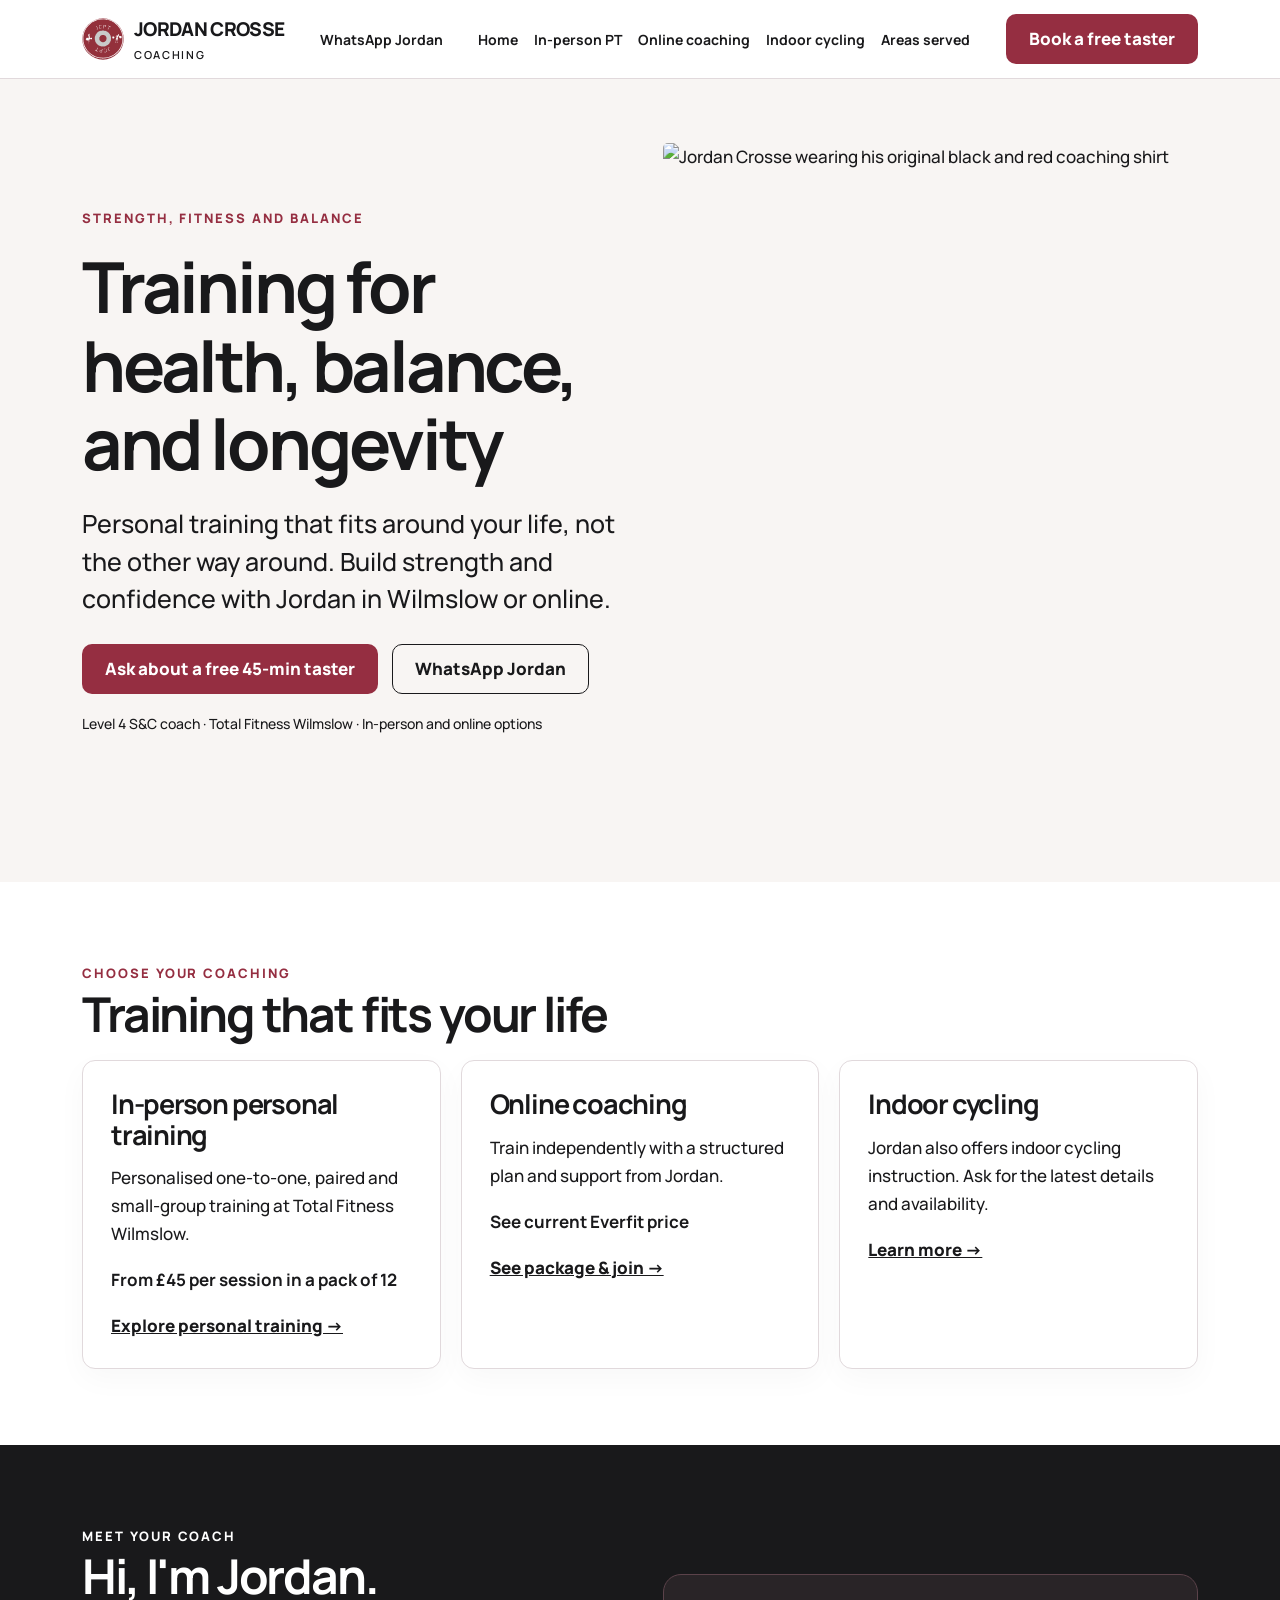
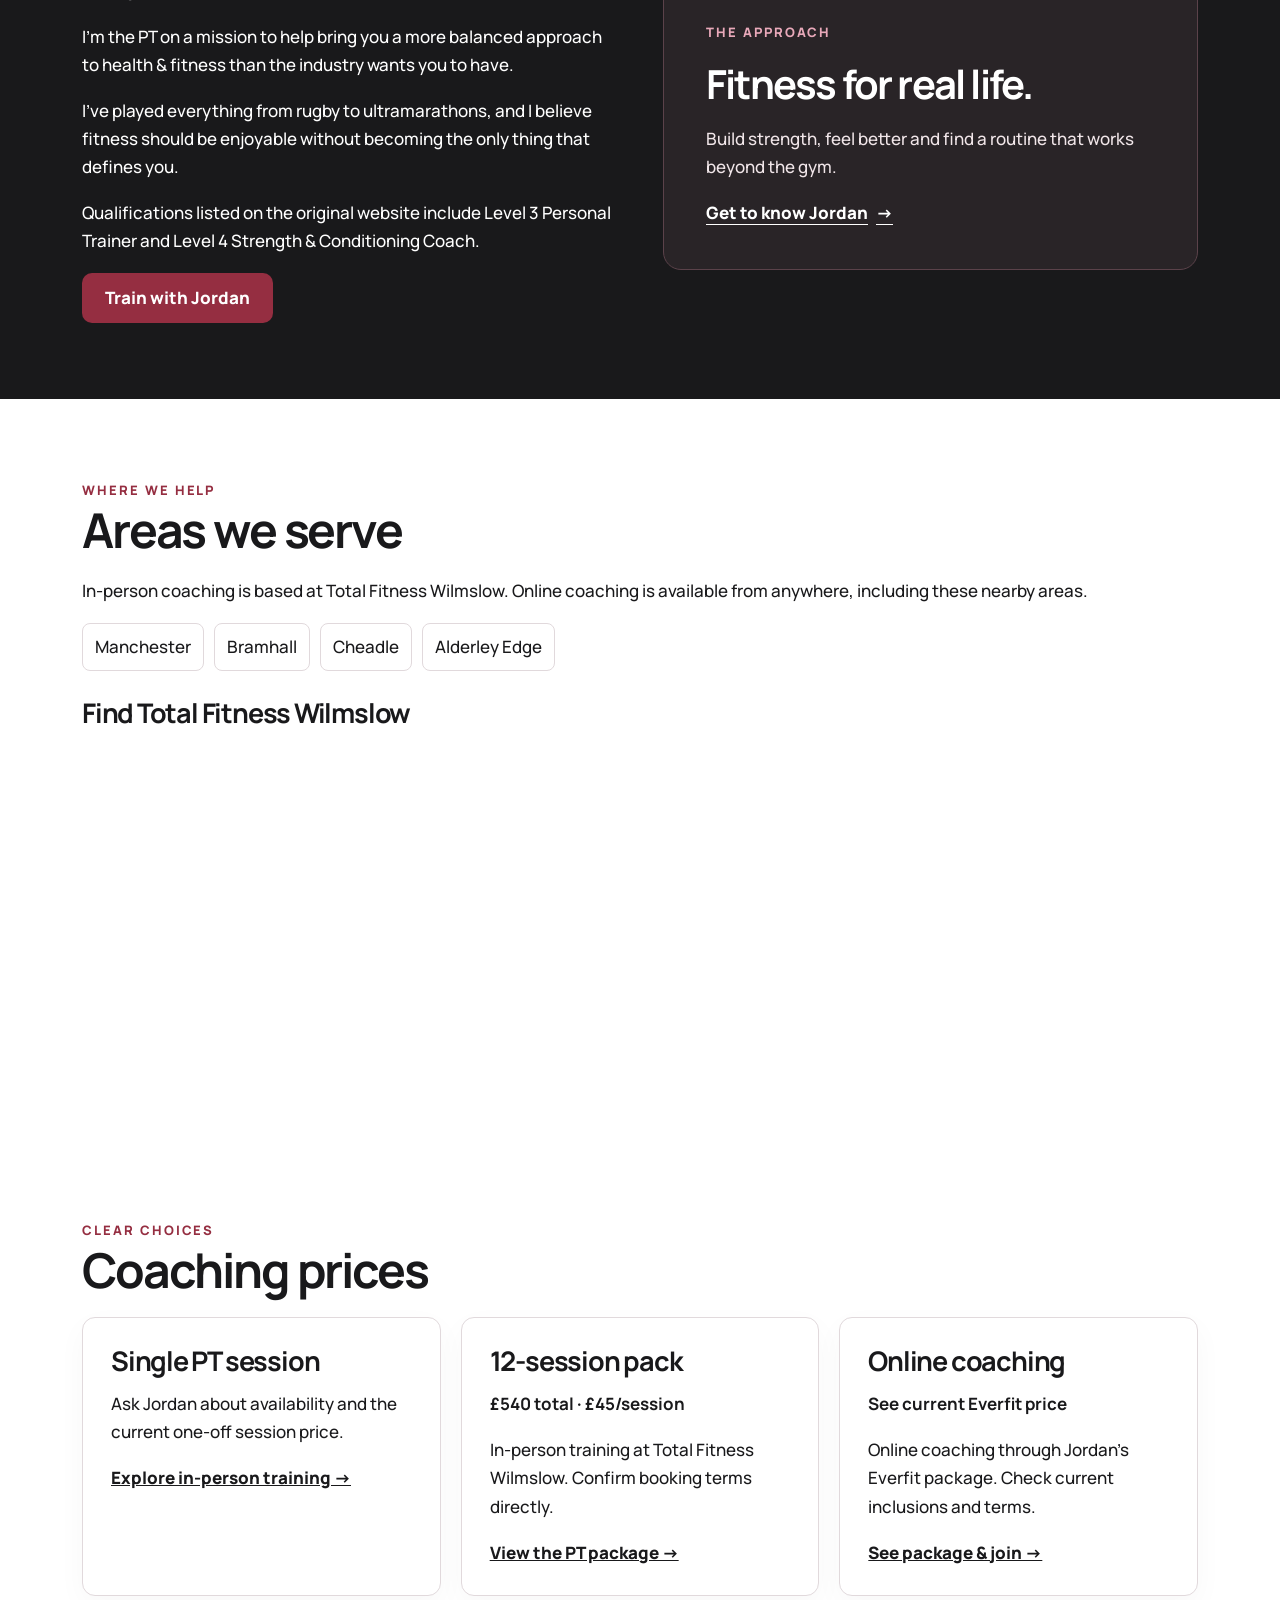
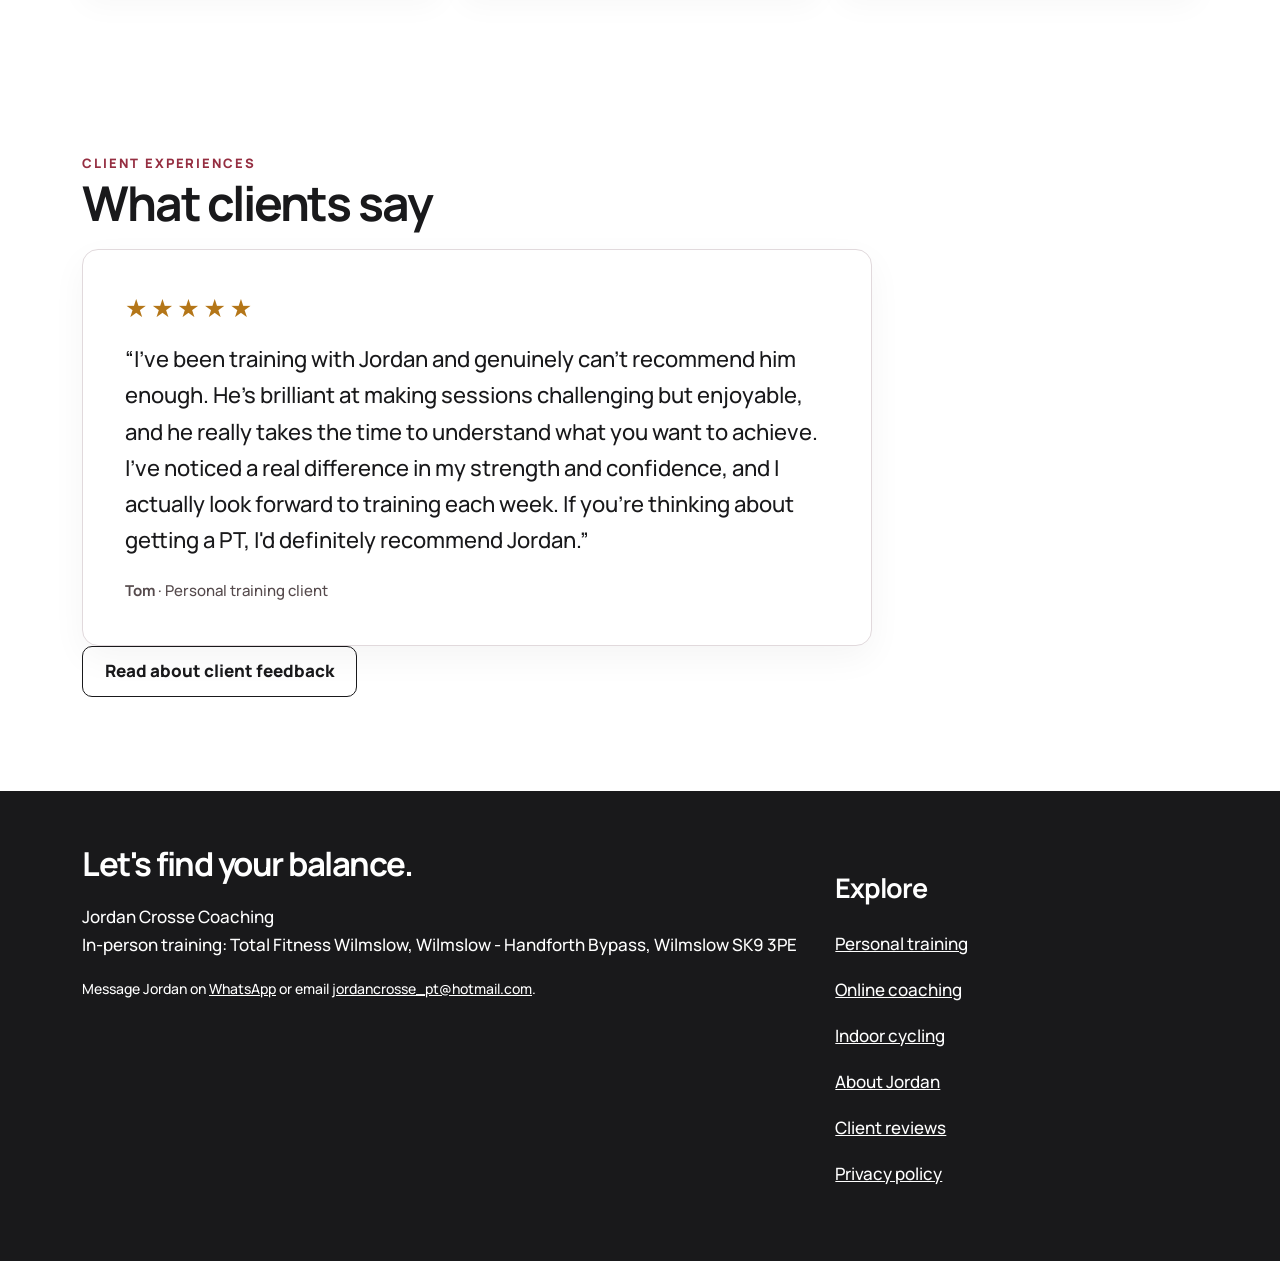
==== commit b46c88cc: "Fix invisible homepage Meet Jordan card, improve mobile CTA and refresh CSS cache" ====
--- a/index.html
+++ b/index.html
@@ -1 +1 @@
-<!doctype html><html lang="en-GB"><head><meta charset="utf-8"><meta name="viewport" content="width=device-width, initial-scale=1"><title>Personal Training in Wilmslow | Jordan Crosse Coaching</title><meta name="description" content="Balanced personal training in Wilmslow and online coaching across Manchester. Explore plans, prices and a free 45-minute PT taster."><meta name="theme-color" content="#952e41"><link rel="canonical" href="https://jordancrosse.co.uk/"><meta property="og:type" content="website"><meta property="og:title" content="Personal Training in Wilmslow | Jordan Crosse Coaching"><meta property="og:description" content="Balanced personal training in Wilmslow and online coaching across Manchester. Explore plans, prices and a free 45-minute PT taster."><meta property="og:url" content="https://jordancrosse.co.uk/"><meta name="twitter:card" content="summary_large_image"><meta property="og:image" content="https://jordancrosse.co.uk/cdn/shop/files/IMG_3901.jpg?v=1759500315&amp;width=1200"><meta name="twitter:title" content="Personal Training in Wilmslow | Jordan Crosse Coaching"><meta name="twitter:description" content="Balanced personal training in Wilmslow and online coaching across Manchester. Explore plans, prices and a free 45-minute PT taster."><meta name="twitter:image" content="https://jordancrosse.co.uk/cdn/shop/files/IMG_3901.jpg?v=1759500315&amp;width=1200"><script type="application/ld+json">{"@context":"https://schema.org","@graph":[{"@type":"LocalBusiness","name":"Jordan Crosse Coaching","url":"https://jordancrosse.co.uk/","areaServed":[{"@type":"Place","name":"Manchester"},{"@type":"Place","name":"Bramhall"},{"@type":"Place","name":"Cheadle"},{"@type":"Place","name":"Alderley Edge"}],"description":"Personal training at Total Fitness Wilmslow and online coaching with Jordan Crosse.","telephone":"+447478743023","email":"jordancrosse_pt@hotmail.com","address":{"@type":"PostalAddress","streetAddress":"Total Fitness Wilmslow, Wilmslow - Handforth Bypass","addressLocality":"Wilmslow","postalCode":"SK9 3PE","addressCountry":"GB"},"@id":"https://jordancrosse.co.uk/#business","image":"https://jordancrosse.co.uk/cdn/shop/files/IMG_3901.jpg?v=1759500315&width=1200","priceRange":"££","founder":{"@id":"https://jordancrosse.co.uk/#jordan"},"logo":"https://jordancrosse.co.uk/assets/jcpt-logo.svg"},{"@type":"BreadcrumbList","itemListElement":[{"@type":"ListItem","position":1,"name":"Home","item":"https://jordancrosse.co.uk/"}]},{"@type":"Service","name":"Personal training in Wilmslow","provider":{"@id":"https://jordancrosse.co.uk/#business"},"areaServed":["Manchester","Bramhall","Cheadle","Alderley Edge"]},{"@type":"Person","@id":"https://jordancrosse.co.uk/#jordan","name":"Jordan Crosse","jobTitle":"Personal Trainer","hasCredential":[{"@type":"EducationalOccupationalCredential","name":"Level 3 Personal Trainer"},{"@type":"EducationalOccupationalCredential","name":"Level 4 Strength & Conditioning Coach"}],"worksFor":{"@id":"https://jordancrosse.co.uk/#business"}}]}</script><link rel="preconnect" href="https://fonts.googleapis.com"><link rel="preconnect" href="https://fonts.gstatic.com" crossorigin><link href="https://fonts.googleapis.com/css2?family=Manrope:wght@500;700;800&display=swap" rel="stylesheet"><link rel="stylesheet" href="/assets/site.css?v=20261016-2"></head><body><a class="skip" href="#main">Skip to content</a><header><nav class="nav" aria-label="Main navigation"><a class="brand" href="/" aria-label="Jordan Crosse Coaching home"><img src="/assets/jcpt-logo.svg" width="42" height="42" alt="JCPT weightlifting logo" style="width:42px;height:42px;object-fit:contain;flex-shrink:0"><span>JORDAN CROSSE<span style="display:block;font-size:11px;font-weight:600;letter-spacing:.15em">COACHING</span></span></a><a class="small" href="https://api.whatsapp.com/send?phone=447478743023&amp;text=Hi%20Jordan%2C%20I've%20been%20looking%20at%20your%20website%20and%20would%20like%20to%20learn%20more%20about%20your%20personal%20training%20and%20coaching%20services.%20Thanks!" target="_blank" rel="noopener" style="text-decoration:none;font-weight:700">WhatsApp Jordan</a><div class="navlinks"><a href="/">Home</a><a href="/in-person-pt/">In-person PT</a><a href="/online-coaching/">Online coaching</a><a href="/indoor-cycling/">Indoor cycling</a><a href="/#areas">Areas served</a></div><details class="mobile-menu"><summary aria-label="Navigation menu"><span class="hamburger" aria-hidden="true"><i></i><i></i><i></i></span></summary><div class="mobile-panel"><a href="/">Home</a><a href="/in-person-pt/">Personal training</a><a href="/online-coaching/">Online coaching</a><a href="/indoor-cycling/">Indoor cycling</a><a href="/#areas">Locations</a><a href="/about/">About Jordan</a><a href="/reviews/">Client reviews</a><a class="menu-whatsapp" href="https://api.whatsapp.com/send?phone=447478743023&amp;text=Hi%20Jordan%2C%20I%27ve%20been%20looking%20at%20your%20website%20and%20would%20like%20to%20learn%20more%20about%20your%20personal%20training%20and%20coaching%20services.%20Thanks%21" target="_blank" rel="noopener">Chat on WhatsApp →</a></div></details><a class="btn" href="https://wa.me/447478743023?text=Hi%20Jordan%2C%20I%27d%20like%20to%20book%20a%20free%2045-minute%20taster%20session.%20Could%20you%20let%20me%20know%20your%20availability%3F" target="_blank" rel="noopener">Book a free taster</a></nav></header><main id="main"><section class="hero"><div class="shell"><div class="split" style="gap:45px"><div><span class="eyebrow">Strength, fitness and balance</span><h1>Training for health, balance, and longevity</h1><p class="lead">Personal training that fits around your life, not the other way around. Build strength and confidence with Jordan in Wilmslow or online.</p><div class="actions"><a class="btn" href="https://wa.me/447478743023?text=Hi%20Jordan%2C%20I%27d%20like%20to%20book%20a%20free%2045-minute%20taster%20session.%20Could%20you%20let%20me%20know%20your%20availability%3F" target="_blank" rel="noopener">Ask about a free 45-min taster</a><a class="btn secondary" href="https://api.whatsapp.com/send?phone=447478743023&amp;text=Hi%20Jordan%2C%20I%27d%20like%20to%20learn%20more%20about%20your%20coaching%20services." target="_blank" rel="noopener">WhatsApp Jordan</a></div><p class="small">Level 4 S&amp;C coach · Total Fitness Wilmslow · In-person and online options</p></div><div><picture><source type="image/jpeg" srcset="https://jordancrosse.co.uk/cdn/shop/files/IMG_3901.jpg?v=1759500315&amp;width=800 800w, https://jordancrosse.co.uk/cdn/shop/files/IMG_3901.jpg?v=1759500315&amp;width=1200 1200w" sizes="(max-width:760px) 100vw, 50vw"><img src="https://jordancrosse.co.uk/cdn/shop/files/IMG_3901.jpg?v=1759500315&amp;width=1200"  width="600" height="600" alt="Jordan Crosse wearing his original black and red coaching shirt" fetchpriority="high" decoding="async" style="width:100%;height:auto;border-radius:5px;display:block"></picture></div></div></div></section><section class="section"><div class="shell"><span class="eyebrow">Choose your coaching</span><h2>Training that fits your life</h2><div class="grid"><article class="card"><h3>In-person personal training</h3><p>Personalised one-to-one, paired and small-group training at Total Fitness Wilmslow.</p><p><strong>From £45 per session in a pack of 12</strong></p><a href="/in-person-pt/">Explore personal training →</a></article><article class="card"><h3>Online coaching</h3><p>Train independently with a structured plan and support from Jordan.</p><p><strong>See current Everfit price</strong></p><a href="/online-coaching/#join">See package &amp; join →</a></article><article class="card"><h3>Indoor cycling</h3><p>Jordan also offers indoor cycling instruction. Ask for the latest details and availability.</p><a href="/indoor-cycling/">Learn more →</a></article></div></div></section><section class="section muted meet-dark"><div class="shell split"><div><span class="eyebrow">Meet your coach</span><h2>Hi, I'm Jordan.</h2><p>I'm the PT on a mission to help bring you a more balanced approach to health & fitness than the industry wants you to have.</p><p>I've played everything from rugby to ultramarathons, and I believe fitness should be enjoyable without becoming the only thing that defines you.</p><p>Qualifications listed on the original website include Level 3 Personal Trainer and Level 4 Strength & Conditioning Coach.</p><a class="btn" href="/in-person-pt/">Train with Jordan</a></div><div class="card"><h3>What matters</h3><p>Enjoyable training, realistic routines and steady progress, with coaching built around your goals.</p><a href="/in-person-pt/">Explore personal training →</a></div></div></section><section class="section" id="areas"><div class="shell"><span class="eyebrow">Where we help</span><h2>Areas we serve</h2><p>In-person coaching is based at Total Fitness Wilmslow. Online coaching is available from anywhere, including these nearby areas.</p><div class="areas"><a href="/manchester/">Manchester</a><a href="/bramhall/">Bramhall</a><a href="/cheadle/">Cheadle</a><a href="/alderley-edge/">Alderley Edge</a></div><h3>Find Total Fitness Wilmslow</h3><iframe class="map" loading="lazy" title="Google Map showing Total Fitness Wilmslow" referrerpolicy="no-referrer-when-downgrade" src="https://www.google.com/maps?q=Total%20Fitness%20Wilmslow&output=embed"></iframe></div></section><section class="section" id="pricing"><div class="shell"><span class="eyebrow">Clear choices</span><h2>Coaching prices</h2><div class="grid"><article class="card"><h3>Single PT session</h3><p>Ask Jordan about availability and the current one-off session price.</p><a href="/in-person-pt/">Explore in-person training →</a></article><article class="card"><h3>12-session pack</h3><p><strong>£540 total · £45/session</strong></p><p>In-person training at Total Fitness Wilmslow. Confirm booking terms directly.</p><a href="/in-person-pt/">View the PT package →</a></article><article class="card"><h3>Online coaching</h3><p><strong>See current Everfit price</strong></p><p>Online coaching through Jordan’s Everfit package. Check current inclusions and terms.</p><a href="/online-coaching/#join">See package &amp; join →</a></article></div></div></section><section class="section" id="reviews"><div class="shell"><span class="eyebrow">Client experiences</span><h2>What clients say</h2><div class="review-feature"><div class="review-stars" aria-label="Decorative stars">★★★★★</div><blockquote><p>“I've been training with Jordan and genuinely can't recommend him enough. He's brilliant at making sessions challenging but enjoyable, and he really takes the time to understand what you want to achieve. I've noticed a real difference in my strength and confidence, and I actually look forward to training each week. If you're thinking about getting a PT, I'd definitely recommend Jordan.”</p></blockquote><p class="review-author"><strong>Tom</strong> · Personal training client</p></div><p><a class="btn secondary" href="/reviews/">Read about client feedback</a></p></div></section></main><footer><div class="shell footergrid"><div><h2 style="font-size:33px">Let's find your balance.</h2><p>Jordan Crosse Coaching<br>In-person training: Total Fitness Wilmslow, Wilmslow - Handforth Bypass, Wilmslow SK9 3PE</p><p class="small">Message Jordan on <a href="https://api.whatsapp.com/send?phone=447478743023&amp;text=Hi%20Jordan%2C%20I've%20been%20looking%20at%20your%20website%20and%20would%20like%20to%20learn%20more%20about%20your%20personal%20training%20and%20coaching%20services.%20Thanks!" target="_blank" rel="noopener">WhatsApp</a> or email <a href="mailto:jordancrosse_pt@hotmail.com">jordancrosse_pt@hotmail.com</a>.</p></div><div><h3>Explore</h3><p><a href="/in-person-pt/">Personal training</a></p><p><a href="/online-coaching/">Online coaching</a></p><p><a href="/indoor-cycling/">Indoor cycling</a></p><p><a href="/about/">About Jordan</a></p><p><a href="/reviews/">Client reviews</a></p><p><a href="/privacy/">Privacy policy</a></p></div></div></footer><div class="mobile-conversion" aria-label="Contact Jordan"><a href="https://wa.me/447478743023?text=Hi%20Jordan%2C%20I%27d%20like%20to%20book%20a%20free%2045-minute%20taster%20session.%20Could%20you%20let%20me%20know%20your%20availability%3F" target="_blank" rel="noopener">Book via WhatsApp</a><a href="https://api.whatsapp.com/send?phone=447478743023&amp;text=Hi%20Jordan%2C%20I%27d%20like%20to%20learn%20more%20about%20your%20coaching%20services." target="_blank" rel="noopener">WhatsApp</a></div><script>document.querySelectorAll(".mobile-menu .mobile-panel a").forEach(a=>a.addEventListener("click",()=>{const d=a.closest("details");if(d)d.open=false}));</script></body></html>+<!doctype html><html lang="en-GB"><head><meta charset="utf-8"><meta name="viewport" content="width=device-width, initial-scale=1"><title>Personal Training in Wilmslow | Jordan Crosse Coaching</title><meta name="description" content="Balanced personal training in Wilmslow and online coaching across Manchester. Explore plans, prices and a free 45-minute PT taster."><meta name="theme-color" content="#952e41"><link rel="canonical" href="https://jordancrosse.co.uk/"><meta property="og:type" content="website"><meta property="og:title" content="Personal Training in Wilmslow | Jordan Crosse Coaching"><meta property="og:description" content="Balanced personal training in Wilmslow and online coaching across Manchester. Explore plans, prices and a free 45-minute PT taster."><meta property="og:url" content="https://jordancrosse.co.uk/"><meta name="twitter:card" content="summary_large_image"><meta property="og:image" content="https://jordancrosse.co.uk/cdn/shop/files/IMG_3901.jpg?v=1759500315&amp;width=1200"><meta name="twitter:title" content="Personal Training in Wilmslow | Jordan Crosse Coaching"><meta name="twitter:description" content="Balanced personal training in Wilmslow and online coaching across Manchester. Explore plans, prices and a free 45-minute PT taster."><meta name="twitter:image" content="https://jordancrosse.co.uk/cdn/shop/files/IMG_3901.jpg?v=1759500315&amp;width=1200"><script type="application/ld+json">{"@context":"https://schema.org","@graph":[{"@type":"LocalBusiness","name":"Jordan Crosse Coaching","url":"https://jordancrosse.co.uk/","areaServed":[{"@type":"Place","name":"Manchester"},{"@type":"Place","name":"Bramhall"},{"@type":"Place","name":"Cheadle"},{"@type":"Place","name":"Alderley Edge"}],"description":"Personal training at Total Fitness Wilmslow and online coaching with Jordan Crosse.","telephone":"+447478743023","email":"jordancrosse_pt@hotmail.com","address":{"@type":"PostalAddress","streetAddress":"Total Fitness Wilmslow, Wilmslow - Handforth Bypass","addressLocality":"Wilmslow","postalCode":"SK9 3PE","addressCountry":"GB"},"@id":"https://jordancrosse.co.uk/#business","image":"https://jordancrosse.co.uk/cdn/shop/files/IMG_3901.jpg?v=1759500315&width=1200","priceRange":"££","founder":{"@id":"https://jordancrosse.co.uk/#jordan"},"logo":"https://jordancrosse.co.uk/assets/jcpt-logo.svg"},{"@type":"BreadcrumbList","itemListElement":[{"@type":"ListItem","position":1,"name":"Home","item":"https://jordancrosse.co.uk/"}]},{"@type":"Service","name":"Personal training in Wilmslow","provider":{"@id":"https://jordancrosse.co.uk/#business"},"areaServed":["Manchester","Bramhall","Cheadle","Alderley Edge"]},{"@type":"Person","@id":"https://jordancrosse.co.uk/#jordan","name":"Jordan Crosse","jobTitle":"Personal Trainer","hasCredential":[{"@type":"EducationalOccupationalCredential","name":"Level 3 Personal Trainer"},{"@type":"EducationalOccupationalCredential","name":"Level 4 Strength & Conditioning Coach"}],"worksFor":{"@id":"https://jordancrosse.co.uk/#business"}}]}</script><link rel="preconnect" href="https://fonts.googleapis.com"><link rel="preconnect" href="https://fonts.gstatic.com" crossorigin><link href="https://fonts.googleapis.com/css2?family=Manrope:wght@500;700;800&display=swap" rel="stylesheet"><link rel="stylesheet" href="/assets/site.css?v=20261016-3"></head><body><a class="skip" href="#main">Skip to content</a><header><nav class="nav" aria-label="Main navigation"><a class="brand" href="/" aria-label="Jordan Crosse Coaching home"><img src="/assets/jcpt-logo.svg" width="42" height="42" alt="JCPT weightlifting logo" style="width:42px;height:42px;object-fit:contain;flex-shrink:0"><span>JORDAN CROSSE<span style="display:block;font-size:11px;font-weight:600;letter-spacing:.15em">COACHING</span></span></a><a class="small" href="https://api.whatsapp.com/send?phone=447478743023&amp;text=Hi%20Jordan%2C%20I've%20been%20looking%20at%20your%20website%20and%20would%20like%20to%20learn%20more%20about%20your%20personal%20training%20and%20coaching%20services.%20Thanks!" target="_blank" rel="noopener" style="text-decoration:none;font-weight:700">WhatsApp Jordan</a><div class="navlinks"><a href="/">Home</a><a href="/in-person-pt/">In-person PT</a><a href="/online-coaching/">Online coaching</a><a href="/indoor-cycling/">Indoor cycling</a><a href="/#areas">Areas served</a></div><details class="mobile-menu"><summary aria-label="Navigation menu"><span class="hamburger" aria-hidden="true"><i></i><i></i><i></i></span></summary><div class="mobile-panel"><a href="/">Home</a><a href="/in-person-pt/">Personal training</a><a href="/online-coaching/">Online coaching</a><a href="/indoor-cycling/">Indoor cycling</a><a href="/#areas">Locations</a><a href="/about/">About Jordan</a><a href="/reviews/">Client reviews</a><a class="menu-whatsapp" href="https://api.whatsapp.com/send?phone=447478743023&amp;text=Hi%20Jordan%2C%20I%27ve%20been%20looking%20at%20your%20website%20and%20would%20like%20to%20learn%20more%20about%20your%20personal%20training%20and%20coaching%20services.%20Thanks%21" target="_blank" rel="noopener">Chat on WhatsApp →</a></div></details><a class="btn" href="https://wa.me/447478743023?text=Hi%20Jordan%2C%20I%27d%20like%20to%20book%20a%20free%2045-minute%20taster%20session.%20Could%20you%20let%20me%20know%20your%20availability%3F" target="_blank" rel="noopener">Book a free taster</a></nav></header><main id="main"><section class="hero"><div class="shell"><div class="split" style="gap:45px"><div><span class="eyebrow">Strength, fitness and balance</span><h1>Training for health, balance, and longevity</h1><p class="lead">Personal training that fits around your life, not the other way around. Build strength and confidence with Jordan in Wilmslow or online.</p><div class="actions"><a class="btn" href="https://wa.me/447478743023?text=Hi%20Jordan%2C%20I%27d%20like%20to%20book%20a%20free%2045-minute%20taster%20session.%20Could%20you%20let%20me%20know%20your%20availability%3F" target="_blank" rel="noopener">Ask about a free 45-min taster</a><a class="btn secondary" href="https://api.whatsapp.com/send?phone=447478743023&amp;text=Hi%20Jordan%2C%20I%27d%20like%20to%20learn%20more%20about%20your%20coaching%20services." target="_blank" rel="noopener">WhatsApp Jordan</a></div><p class="small">Level 4 S&amp;C coach · Total Fitness Wilmslow · In-person and online options</p></div><div><picture><source type="image/jpeg" srcset="https://jordancrosse.co.uk/cdn/shop/files/IMG_3901.jpg?v=1759500315&amp;width=800 800w, https://jordancrosse.co.uk/cdn/shop/files/IMG_3901.jpg?v=1759500315&amp;width=1200 1200w" sizes="(max-width:760px) 100vw, 50vw"><img src="https://jordancrosse.co.uk/cdn/shop/files/IMG_3901.jpg?v=1759500315&amp;width=1200"  width="600" height="600" alt="Jordan Crosse wearing his original black and red coaching shirt" fetchpriority="high" decoding="async" style="width:100%;height:auto;border-radius:5px;display:block"></picture></div></div></div></section><section class="section"><div class="shell"><span class="eyebrow">Choose your coaching</span><h2>Training that fits your life</h2><div class="grid"><article class="card"><h3>In-person personal training</h3><p>Personalised one-to-one, paired and small-group training at Total Fitness Wilmslow.</p><p><strong>From £45 per session in a pack of 12</strong></p><a href="/in-person-pt/">Explore personal training →</a></article><article class="card"><h3>Online coaching</h3><p>Train independently with a structured plan and support from Jordan.</p><p><strong>See current Everfit price</strong></p><a href="/online-coaching/#join">See package &amp; join →</a></article><article class="card"><h3>Indoor cycling</h3><p>Jordan also offers indoor cycling instruction. Ask for the latest details and availability.</p><a href="/indoor-cycling/">Learn more →</a></article></div></div></section><section class="section muted meet-dark"><div class="shell split"><div><span class="eyebrow">Meet your coach</span><h2>Hi, I'm Jordan.</h2><p>I'm the PT on a mission to help bring you a more balanced approach to health & fitness than the industry wants you to have.</p><p>I've played everything from rugby to ultramarathons, and I believe fitness should be enjoyable without becoming the only thing that defines you.</p><p>Qualifications listed on the original website include Level 3 Personal Trainer and Level 4 Strength & Conditioning Coach.</p><a class="btn" href="/in-person-pt/">Train with Jordan</a></div><div class="meet-card"><span class="eyebrow">The approach</span><h3>Fitness for real life.</h3><p>Build strength, feel better and find a routine that works beyond the gym.</p><a href="/about/">Get to know Jordan <span aria-hidden="true">→</span></a></div></div></section><section class="section" id="areas"><div class="shell"><span class="eyebrow">Where we help</span><h2>Areas we serve</h2><p>In-person coaching is based at Total Fitness Wilmslow. Online coaching is available from anywhere, including these nearby areas.</p><div class="areas"><a href="/manchester/">Manchester</a><a href="/bramhall/">Bramhall</a><a href="/cheadle/">Cheadle</a><a href="/alderley-edge/">Alderley Edge</a></div><h3>Find Total Fitness Wilmslow</h3><iframe class="map" loading="lazy" title="Google Map showing Total Fitness Wilmslow" referrerpolicy="no-referrer-when-downgrade" src="https://www.google.com/maps?q=Total%20Fitness%20Wilmslow&output=embed"></iframe></div></section><section class="section" id="pricing"><div class="shell"><span class="eyebrow">Clear choices</span><h2>Coaching prices</h2><div class="grid"><article class="card"><h3>Single PT session</h3><p>Ask Jordan about availability and the current one-off session price.</p><a href="/in-person-pt/">Explore in-person training →</a></article><article class="card"><h3>12-session pack</h3><p><strong>£540 total · £45/session</strong></p><p>In-person training at Total Fitness Wilmslow. Confirm booking terms directly.</p><a href="/in-person-pt/">View the PT package →</a></article><article class="card"><h3>Online coaching</h3><p><strong>See current Everfit price</strong></p><p>Online coaching through Jordan’s Everfit package. Check current inclusions and terms.</p><a href="/online-coaching/#join">See package &amp; join →</a></article></div></div></section><section class="section" id="reviews"><div class="shell"><span class="eyebrow">Client experiences</span><h2>What clients say</h2><div class="review-feature"><div class="review-stars" aria-label="Decorative stars">★★★★★</div><blockquote><p>“I've been training with Jordan and genuinely can't recommend him enough. He's brilliant at making sessions challenging but enjoyable, and he really takes the time to understand what you want to achieve. I've noticed a real difference in my strength and confidence, and I actually look forward to training each week. If you're thinking about getting a PT, I'd definitely recommend Jordan.”</p></blockquote><p class="review-author"><strong>Tom</strong> · Personal training client</p></div><p><a class="btn secondary" href="/reviews/">Read about client feedback</a></p></div></section></main><footer><div class="shell footergrid"><div><h2 style="font-size:33px">Let's find your balance.</h2><p>Jordan Crosse Coaching<br>In-person training: Total Fitness Wilmslow, Wilmslow - Handforth Bypass, Wilmslow SK9 3PE</p><p class="small">Message Jordan on <a href="https://api.whatsapp.com/send?phone=447478743023&amp;text=Hi%20Jordan%2C%20I've%20been%20looking%20at%20your%20website%20and%20would%20like%20to%20learn%20more%20about%20your%20personal%20training%20and%20coaching%20services.%20Thanks!" target="_blank" rel="noopener">WhatsApp</a> or email <a href="mailto:jordancrosse_pt@hotmail.com">jordancrosse_pt@hotmail.com</a>.</p></div><div><h3>Explore</h3><p><a href="/in-person-pt/">Personal training</a></p><p><a href="/online-coaching/">Online coaching</a></p><p><a href="/indoor-cycling/">Indoor cycling</a></p><p><a href="/about/">About Jordan</a></p><p><a href="/reviews/">Client reviews</a></p><p><a href="/privacy/">Privacy policy</a></p></div></div></footer><div class="mobile-conversion" aria-label="Quick contact"><a href="https://wa.me/447478743023?text=Hi%20Jordan%2C%20I%27d%20like%20to%20book%20a%20free%2045-minute%20taster%20session." target="_blank" rel="noopener">Book free taster</a><a href="/online-coaching/#join">Online coaching</a></div><script>document.querySelectorAll(".mobile-menu .mobile-panel a").forEach(a=>a.addEventListener("click",()=>{const d=a.closest("details");if(d)d.open=false}));</script></body></html>
--- a/assets/site.css
+++ b/assets/site.css
@@ -6,3 +6,6 @@
 
 /* Embed mobile polish, override legacy cached styles via versioned URL */
 .embed-shell{width:100%;max-width:860px;margin:22px auto 0;border-radius:18px;overflow:hidden;min-width:0}.embed-topline{display:flex;align-items:center;justify-content:space-between;gap:12px;min-width:0}.embed-topline strong{min-width:0;font-size:15px}.everfit-frame{width:100%;height:1020px;display:block;border:0;max-width:100%;overflow:auto}.embed-fallback{max-width:860px;margin:0 auto;gap:12px}.embed-fallback p{font-size:14px;color:#51484b}.online-embed-section .shell{min-width:0}.online-embed-section .shell>p{max-width:760px}@media(max-width:760px){.online-embed-section .shell{width:100%;padding-inline:12px}.online-embed-section h2{font-size:clamp(25px,7vw,36px);line-height:1.18}.embed-shell{border-radius:14px;margin-top:18px;width:100%;max-width:100%}.embed-topline{padding:13px 14px;gap:10px;flex-wrap:wrap}.embed-topline strong{font-size:14px}.embed-topline a{font-size:13px}.everfit-frame{height:1100px;width:100%;min-width:0}.embed-fallback{padding:14px 2px 24px}.mobile-online-cta{grid-template-columns:1fr 1fr}.mobile-online-cta a:first-child{background:var(--accent)}.mobile-online-cta a:last-child{background:var(--ink)}}
+
+/* Homepage Meet Jordan card: ensure white text stays readable on dark background */
+.meet-dark .meet-card{background:#292427;border:1px solid #5b424a;border-radius:18px;padding:clamp(25px,4vw,42px);min-width:0;box-shadow:none}.meet-dark .meet-card h3{color:#fff;font-size:clamp(27px,3.5vw,40px);line-height:1.15;margin:15px 0 18px}.meet-dark .meet-card p{color:#f1e6e9;line-height:1.65}.meet-dark .meet-card a{display:inline-flex;align-items:center;gap:8px;color:#fff!important;font-weight:800;text-underline-offset:5px}.meet-dark .meet-card .eyebrow{color:#e9a9ba}.meet-dark .split>*{min-width:0}@media(max-width:760px){.meet-dark .meet-card{padding:26px 24px}.meet-dark .meet-card h3{font-size:29px}.meet-dark .shell.split{gap:26px}.mobile-conversion a{font-size:13px;line-height:1.15;text-align:center;padding:8px 5px}}
